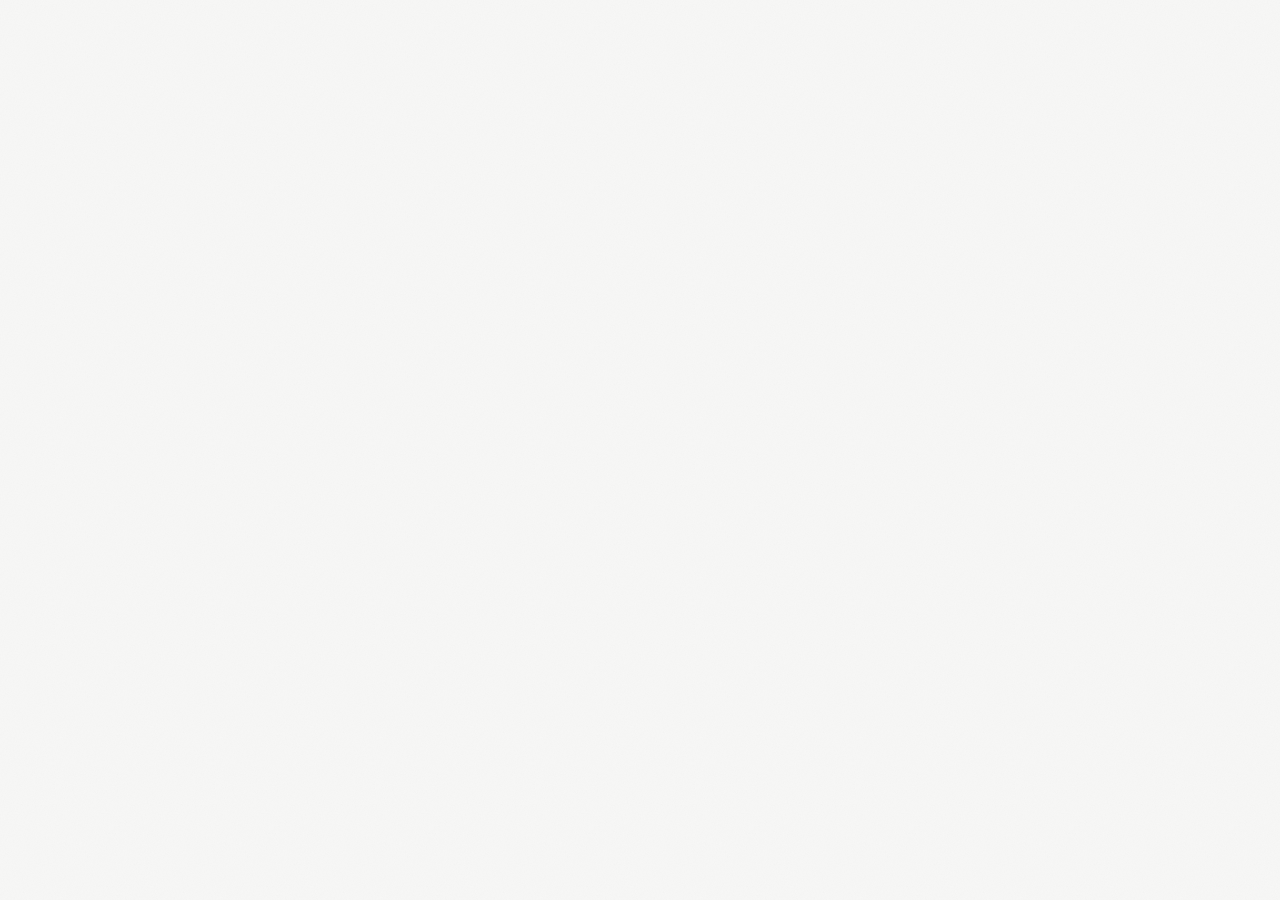
==== index.html @ 1bf532ec "site: slim scrollbars on all pages, dark-tuned inside code blocks Co-authored-by: Cursor <cursoragen" ====
<!doctype html><html lang="zh-CN"><head><meta charset="utf-8"><meta name="viewport" content="width=device-width,initial-scale=1">
<title>LoopForge · 开源的云端 AI 研发平台</title>
<meta name="description" content="LoopForge 是 MIT 开源、可自主部署的云端 AI 研发平台：7×24 云端沙箱、多人共享会话与 Main Bot、带质量门禁的工程 SOP、GitHub Issue 自动化与运行复盘。">
<meta property="og:title" content="LoopForge · 开源的云端 AI 研发平台"><meta property="og:description" content="把团队的交付方法，变成 Agent 可执行的 SOP。">
<meta property="og:type" content="website"><meta property="og:url" content="https://loopforge.cn/">
<meta name="referrer" content="no-referrer"><link rel="icon" type="image/svg+xml" href="favicon.svg">
<link rel="preload" href="site/fonts/inter-tight-latin-wght-normal.woff2" as="font" type="font/woff2" crossorigin>
<link rel="stylesheet" href="site/site.css?v=35">
<link rel="alternate" type="application/rss+xml" title="LoopForge 博客" href="https://loopforge.cn/blog/feed.xml">
</head><body>
<div id="app"></div>
<script src="site/content.js?v=35"></script><script src="site/nav.js?v=1"></script><script src="site/flow.js?v=36"></script>
</body></html>
---- site/site.css ----
/* ---------- self-hosted Latin fonts (Chinese uses system fonts) ---------- */
@font-face{font-family:"Montserrat";src:url(fonts/montserrat-latin-600-normal.woff2) format("woff2");font-weight:600;font-display:swap}
@font-face{font-family:"Inter Tight";src:url(fonts/inter-tight-latin-wght-normal.woff2) format("woff2");font-weight:100 900;font-display:swap}
@font-face{font-family:"Geist Mono";src:url(fonts/geist-mono-latin-wght-normal.woff2) format("woff2");font-weight:100 900;font-display:swap}
/* ================= site: paper, ink, hairlines ================= */
:root{
 --paper:#F7F7F6;--raised:#FDFDFC;--deep:#EFEFEC;--ink:#141418;--tx:#2B2B31;--mute:#6C6C76;--faint:#9A9AA3;--rule:rgba(20,20,30,.08);--edge:rgba(20,20,30,.16);
 --acc:#526CE8;--grad:linear-gradient(100deg,#008DCC,#526CE8 50%,#8A4ED9);
 --zh:"PingFang SC","Noto Sans SC","Microsoft YaHei",sans-serif;--sans:"Inter Tight","PingFang SC","Noto Sans SC","Microsoft YaHei",sans-serif;--mono:"Geist Mono",ui-monospace,Menlo,monospace;
 --lift1:0 1px 1px rgba(20,20,30,.05),0 2px 3px rgba(20,20,30,.04),0 6px 12px rgba(20,20,30,.05);
 --lift2:0 1px 1px rgba(20,20,30,.04),0 3px 5px rgba(20,20,30,.05),0 12px 20px rgba(20,20,30,.06),0 32px 48px rgba(20,20,30,.07);
 --e-out:cubic-bezier(.16,1,.3,1);--e-io:cubic-bezier(.65,0,.35,1);--e-spr:cubic-bezier(.34,1.5,.64,1);--ease:var(--e-io);
 --grain:url("data:image/svg+xml,%3Csvg xmlns='http://www.w3.org/2000/svg' width='160' height='160'%3E%3Cfilter id='n'%3E%3CfeTurbulence type='fractalNoise' baseFrequency='.9' numOctaves='2' stitchTiles='stitch'/%3E%3CfeColorMatrix type='saturate' values='0'/%3E%3C/filter%3E%3Crect width='100%25' height='100%25' filter='url(%23n)'/%3E%3C/svg%3E");
 /* product UI tokens, from the LoopForge web app */
 --u-acc:#7b61ff;--u-acc2:#684ce9;--u-accs:#f0edff;--u-tx:#252529;--u-mu:#6f6f79;--u-ter:#9a9aa4;--u-bd:#eae9ee;--u-bds:#f1f0f4;--u-bdx:#dcdbe3;--u-cv:#fafafb;--u-soft:#f5f6f7;
 --u-ok:#338768;--u-oks:#e8f4ee;--u-err:#c15161;--u-errs:#fbecee;--u-warn:#b7791f;--u-warns:#fdf4e4;--u-run:#5b6cff;--u-runs:#eef0ff;
 --u-font:"Inter Tight","PingFang SC","Noto Sans SC","Microsoft YaHei",sans-serif}
*{box-sizing:border-box}
html{scroll-behavior:smooth;scroll-padding-top:84px}
html,body{margin:0;background:var(--paper);color:var(--tx);-webkit-font-smoothing:antialiased}
body{font:400 16px/1.6 var(--sans);overflow-x:hidden}
/* slim scrollbars: no arrow buttons, transparent track, capsule thumb */
@supports not selector(::-webkit-scrollbar){html{scrollbar-width:thin;scrollbar-color:rgba(20,20,30,.24) transparent}}
::-webkit-scrollbar{width:12px;height:12px}
::-webkit-scrollbar-track,::-webkit-scrollbar-corner{background:transparent}
::-webkit-scrollbar-button{display:none;width:0;height:0}
::-webkit-scrollbar-thumb{border:3px solid transparent;border-radius:999px;background:rgba(20,20,30,.2) padding-box}
::-webkit-scrollbar-thumb:hover{background-color:rgba(20,20,30,.38)}
body:after{content:"";position:fixed;inset:0;z-index:200;pointer-events:none;background:var(--grain);opacity:.045;mix-blend-mode:multiply}
a{color:inherit;text-decoration:none}
.sp{flex:1}
.ic{width:16px;height:16px;flex:0 0 auto;display:inline-block;vertical-align:-3px}
.mk{width:15px;height:15px;flex:0 0 15px;color:var(--ink)}
.wrap{max-width:1240px;margin:0 auto;padding-left:48px;padding-right:48px}
/* type */
.h{margin:0;font:300 60px/1.12 var(--zh);letter-spacing:-.02em;color:var(--ink)}
:lang(en) .h{font-family:var(--sans);font-weight:250;letter-spacing:-.035em;line-height:1.02}
.h em{font-style:normal;font-weight:400;background:var(--grad);-webkit-background-clip:text;background-clip:text;color:transparent}
.hl{display:block;overflow:hidden;padding-bottom:.1em;margin-bottom:-.1em}
.sub{margin:20px 0 0;font:300 18px/1.7 var(--zh);color:var(--mute);max-width:620px}
:lang(en) .sub{font-family:var(--sans)}
.kick{display:inline-flex;align-items:center;gap:8px;font:500 12px/1 var(--mono);letter-spacing:.06em;text-transform:uppercase;color:var(--mute)}
.kick .ic{width:14px;height:14px;color:var(--ink)}
.led{width:7px;height:7px;border-radius:50%;background:#3BB273;box-shadow:0 0 0 1px rgba(20,20,30,.12),0 0 6px rgba(59,178,115,.7)}
/* reveal motion */
.rv{opacity:0;transform:translateY(10px);transition:opacity .5s var(--e-out),transform .7s var(--e-out)}.rv.on{opacity:1;transform:none}
.rv.up{display:inline-block;opacity:1;transform:translateY(105%);transition:transform .9s var(--e-out)}.rv.up.on{transform:none}
.rv.pop{transform:scale(.7)}.rv.pop.on{transform:none;transition:opacity .25s var(--e-out),transform .5s var(--e-spr)}
.rvo{opacity:0;transition:opacity .45s var(--e-out)}.rvo.on{opacity:1}
.rewind *{transition:none!important;animation:none!important}
body.still *{transition:none!important}
/* buttons */
.btn-k{display:inline-flex;align-items:center;gap:10px;white-space:nowrap;height:46px;padding:0 20px;border-radius:4px;background:var(--ink);color:#fff;font:500 15px var(--sans);box-shadow:inset 0 1px 0 rgba(255,255,255,.12),0 1px 2px rgba(0,0,0,.3);transition:background .2s}
.btn-k:hover{background:#2A2A32}.btn-k.sm{height:34px;padding:0 13px;font-size:13.5px;gap:8px}
.btn-t{display:inline-flex;align-items:center;gap:8px;height:46px;padding:0 6px;font:500 15px var(--sans);color:var(--ink);background:linear-gradient(var(--ink),var(--ink)) 6px calc(100% - 11px)/calc(100% - 12px) 1px no-repeat;transition:background-size .3s var(--e-out)}
.btn-t .mk{color:currentColor}
.ar{display:inline-flex;transition:transform .35s var(--e-out)}.ar .ic{width:15px;height:15px}
a:hover>.ar{transform:translateX(4px)}
/* nav */
.nav{position:fixed;top:0;left:0;right:0;z-index:50;border-bottom:1px solid transparent;transition:background .3s,border-color .3s}
.nav.sc{background:rgba(247,247,246,.82);backdrop-filter:saturate(1.4) blur(14px);-webkit-backdrop-filter:saturate(1.4) blur(14px);border-color:var(--rule)}
.nbar{max-width:1340px;margin:0 auto;height:64px;padding:0 48px;display:flex;align-items:center;gap:10px}
.brand{display:flex;align-items:center;gap:9px;font:600 17px "Montserrat",var(--sans);letter-spacing:-.01em;color:var(--ink)}.brand svg{width:24px;height:24px}
.brand svg{overflow:visible;transition:transform .6s var(--e-spr)}.brand span{transition:transform .4s var(--e-out)}
.brand .lgg{stroke-dasharray:14 86;stroke-dashoffset:14;opacity:0;transition:opacity .3s}
.brand:hover svg{transform:rotate(-12deg) scale(1.08)}.brand:hover span{transform:translateX(2px)}
.brand:hover .lgg{opacity:.85;animation:lgrun 1.1s var(--e-io) infinite}
@keyframes lgrun{from{stroke-dashoffset:14}to{stroke-dashoffset:-86}}
.nav .brand .lgp{stroke-dasharray:100;animation:lgdraw 1.3s var(--e-out) .15s backwards}
.nav .brand span{animation:lgtxt .8s var(--e-out) .55s backwards}
@keyframes lgdraw{from{stroke-dashoffset:100}to{stroke-dashoffset:0}}
@keyframes lgtxt{from{opacity:0;transform:translateX(-8px);filter:blur(4px)}to{opacity:1;transform:none;filter:none}}
body.still .brand *{animation:none!important}
.links{display:flex;gap:2px;margin-right:12px}
.links{align-items:center}
.links>a,.nd-t{position:relative;padding:6px 12px;font:500 14.5px var(--sans);color:var(--mute);transition:color .2s}.links>a:hover,.nd-t:hover,.nd.open .nd-t{color:var(--ink)}
.links>a.on,.nd.on .nd-t{color:var(--ink)}.links>a.on:before,.nd.on .nd-t:before{content:"";position:absolute;left:0;top:50%;width:5px;height:5px;margin-top:-2.5px;border-radius:50%;background:var(--acc)}
/* product dropdown */
.nd{position:relative}
.nd-t{all:unset;position:relative;display:inline-flex;align-items:center;gap:3px;cursor:pointer;padding:6px 10px 6px 12px;font:500 14.5px var(--sans);color:var(--mute);transition:color .2s}
.nd-t .ic{width:14px;height:14px;transition:transform .35s var(--e-out)}.nd.open .nd-t .ic{transform:rotate(180deg)}
.nd-t:focus-visible{outline:2px solid var(--acc);outline-offset:2px;border-radius:6px}
.nd-p{position:absolute;left:50%;top:100%;padding-top:12px;width:330px;margin-left:-165px;visibility:hidden;opacity:0;transform:translateY(-6px) scale(.98);transform-origin:50% 0;transition:opacity .2s var(--e-out),transform .35s var(--e-out),visibility 0s .35s}
.nd.open .nd-p{visibility:visible;opacity:1;transform:none;transition-delay:0s}
.nd-in{position:relative;display:flex;flex-direction:column;gap:2px;padding:6px;border-radius:14px;background:var(--raised);box-shadow:var(--lift2),inset 0 0 0 1px var(--rule)}
.nd-in:before{content:"";position:absolute;left:50%;top:-5px;width:10px;height:10px;margin-left:-5px;transform:rotate(45deg);background:var(--raised);box-shadow:-1px -1px 0 var(--rule)}
.nd-in a{position:relative;display:flex;align-items:center;gap:12px;padding:10px 12px;border-radius:9px;transition:background .2s}
.nd-in a:hover,.nd-in a:focus-visible{background:var(--deep);outline:none}
.nd-i{display:grid;place-items:center;flex:none;width:34px;height:34px;border-radius:9px;color:var(--ink);background:var(--paper);box-shadow:inset 0 0 0 1px var(--rule);transition:color .25s,box-shadow .25s,transform .45s var(--e-spr)}
.nd-i .ic{width:17px;height:17px}
.nd-in a:hover .nd-i{color:var(--acc);box-shadow:inset 0 0 0 1px rgba(82,108,232,.3);transform:rotate(-6deg) scale(1.06)}
.nd-x{display:flex;flex-direction:column;gap:2px;min-width:0}
.nd-x b{font:500 14px/1.3 var(--zh);color:var(--ink)}:lang(en) .nd-x b{font-family:var(--sans)}
.nd-x small{font:400 12.5px/1.4 var(--zh);color:var(--faint)}:lang(en) .nd-x small{font-family:var(--sans)}
.nd-in a.on .nd-x b{color:var(--acc)}
.links>a.nm-only{display:none}
.nmb{all:unset;display:none;place-items:center;width:34px;height:34px;margin-left:2px;border-radius:8px;cursor:pointer;color:var(--ink)}.nmb .ic{width:20px;height:20px}
.lang{display:flex;border:1px solid var(--rule);border-radius:999px;padding:2px;margin-right:6px}.lang button{all:unset;cursor:pointer;font:500 12px var(--mono);color:var(--faint);padding:3px 9px;border-radius:999px}.lang button.on{background:var(--raised);color:var(--ink);box-shadow:var(--lift1)}
.ghs{display:inline-flex;align-items:center;gap:8px;height:34px;padding:0 13px;border-radius:999px;border:1px solid var(--rule);background:var(--raised);font:500 13.5px var(--sans);color:var(--ink);box-shadow:var(--lift1)}
/* hero */
.hero{position:relative;padding:150px 48px 0;max-width:1340px;margin:0 auto}
.hero:before{content:"";position:absolute;left:50%;top:-10%;width:1300px;height:900px;margin-left:-650px;background:radial-gradient(closest-side,rgba(82,108,232,.13),transparent 70%),radial-gradient(closest-side at 70% 40%,rgba(138,78,217,.09),transparent 70%);z-index:-1;pointer-events:none}
.hx{display:grid;grid-template-columns:1fr;gap:40px}
.hxl .kick{margin-bottom:28px}
.hero h1.h{font-size:86px;line-height:1.08;letter-spacing:-.035em}
:lang(en) .hero h1.h{font-size:90px;line-height:1.0;letter-spacing:-.045em}
.hxr{display:grid;grid-template-columns:minmax(0,580px) auto;justify-content:space-between;align-items:end;gap:20px 48px}.hxr .sub{margin:0;font-size:18px;max-width:580px}.hxr .cta{margin:0}.hxr .ags{grid-column:1;margin-top:0}
.cta{display:flex;align-items:center;gap:20px;margin-top:28px}
.ags{display:flex;align-items:center;gap:14px;margin-top:30px;color:var(--ink)}.ags small{font:500 11.5px var(--mono);letter-spacing:.04em;color:var(--faint);text-transform:uppercase;margin-right:4px}
.ags>span:not(.sep),.ags>a{display:flex;align-items:center;line-height:0}.ags>a{color:var(--ink)}.ags .mk{width:18px;height:18px;flex-basis:18px}.ags .sep{width:1px;height:16px;background:var(--edge)}
.hwin{position:relative;margin:72px 0 0;padding:0 0 0}
.atag{position:absolute;z-index:3;display:flex;align-items:center;pointer-events:none}
.atag b{font:500 12px/1 var(--mono);color:var(--ink);background:#FFD33D;padding:7px 9px;border-radius:2px;box-shadow:0 1px 0 rgba(0,0,0,.12);white-space:nowrap}
.atag i{display:block;width:56px;height:1px;background:#E0B100}
.atag.l{left:-28px;flex-direction:row}.atag.r{right:-28px;flex-direction:row-reverse}
.atag.l.rv{transform:translateX(-12px)}.atag.r.rv{transform:translateX(12px)}.atag.rv.on{transform:none}
/* section heads */
.sec-h{max-width:900px}.sec-h .kick{margin-bottom:22px}
.why,.story,.video,.deploy{padding-top:170px}
/* pains: an editorial list */
.pains{margin-top:64px;border-top:1px solid var(--edge)}
.pain{display:grid;grid-template-columns:64px 44px minmax(0,1fr) minmax(0,1.1fr);gap:20px;align-items:center;padding:26px 0;border-bottom:1px solid var(--rule);transition:background .3s}
.pain:hover{background:linear-gradient(90deg,rgba(82,108,232,.05),transparent 60%)}
.pn{font:500 13px var(--mono);color:var(--faint)}
.pi{width:36px;height:36px;border-radius:8px;display:grid;place-items:center;background:var(--raised);box-shadow:var(--lift1),inset 0 0 0 1px var(--rule);color:var(--ink)}.pi .ic{width:18px;height:18px}
.pain h3{margin:0;font:300 28px/1.25 var(--zh);letter-spacing:-.01em;color:var(--ink)}:lang(en) .pain h3{font-family:var(--sans);font-weight:300;letter-spacing:-.02em}
.pain p{margin:0;font:300 16px/1.6 var(--zh);color:var(--mute)}:lang(en) .pain p{font-family:var(--sans)}
/* story steps */
.stp{position:relative;margin-top:120px}
.stp:first-of-type{margin-top:96px}
.sth{display:grid;grid-template-columns:110px minmax(0,1fr) minmax(0,.8fr);gap:28px;align-items:end;padding-bottom:30px;border-bottom:1px solid var(--rule);margin-bottom:28px}
.stn{font:200 84px/0.8 var(--sans);letter-spacing:-.04em;color:var(--ink);opacity:.9}
.stt .kick{margin-bottom:16px}
.stt .h{font-size:42px;line-height:1.2}:lang(en) .stt .h{font-size:44px;line-height:1.05}
.sth .sub{margin:0;font-size:16px;max-width:none}
.stage{position:relative;padding:44px;border-radius:14px;background:radial-gradient(rgba(20,20,30,.09) 1px,transparent 1px) 0 0/20px 20px,var(--deep);box-shadow:inset 0 0 0 1px var(--rule);overflow:hidden}
.stage:before{content:"";position:absolute;left:10%;right:10%;top:-30%;height:70%;background:radial-gradient(closest-side,rgba(123,97,255,.14),transparent);pointer-events:none}
.rp{all:unset;position:absolute;right:16px;bottom:12px;cursor:pointer;display:inline-flex;align-items:center;gap:6px;font:500 12px var(--mono);color:var(--mute);padding:5px 10px;border-radius:4px;background:var(--raised);box-shadow:var(--lift1);opacity:0;pointer-events:none;transition:opacity .4s var(--e-out)}
.rp .ic{width:13px;height:13px}.played .rp{opacity:1;pointer-events:auto}.rp:hover{color:var(--ink)}
.fit{position:relative}.fz{transform-origin:0 0}
.win{position:relative;border-radius:12px;background:#fff;overflow:hidden;box-shadow:0 0 0 1px rgba(20,20,30,.07),var(--lift2);will-change:transform;transform-origin:50% 0}
/* video */
.vframe{position:relative;margin-top:60px;aspect-ratio:16/9;border-radius:14px;overflow:hidden;background:#0E1018;box-shadow:0 0 0 1px var(--rule),var(--lift2)}
.vframe video{display:block;width:100%;height:100%;object-fit:cover}
.play{all:unset;position:absolute;inset:0;cursor:pointer;display:flex;flex-direction:column;align-items:center;justify-content:center;gap:14px;color:#fff;font:500 13px var(--mono);letter-spacing:.04em;background:radial-gradient(closest-side,rgba(10,12,20,.28),transparent)}
.play i{width:84px;height:84px;border-radius:50%;display:grid;place-items:center;background:rgba(255,255,255,.95);color:var(--ink);box-shadow:0 18px 40px -12px rgba(0,0,0,.45);transition:transform .45s var(--e-spr)}
.play svg{width:28px;height:28px;margin-left:4px}.play:hover i{transform:scale(1.08)}.play span{text-shadow:0 1px 10px rgba(0,0,0,.5)}
.vframe.on .play{display:none}
.vfoot{margin-top:18px;display:flex;justify-content:flex-end}
/* deploy */
.dep2{margin-top:56px;display:grid;grid-template-columns:minmax(0,1fr);gap:14px;max-width:900px}
.tabs{position:relative;display:inline-flex;flex-wrap:wrap;gap:2px;padding:3px;border-radius:6px;background:var(--deep);box-shadow:inset 0 1px 2px rgba(20,20,30,.08);justify-self:start}
.tabs .ind{position:absolute;left:0;top:3px;bottom:3px;width:0;border-radius:4px;background:var(--raised);box-shadow:var(--lift1),inset 0 0 0 1px var(--rule);transition:transform .45s var(--e-io),width .45s var(--e-io)}
.tabs button{all:unset;position:relative;z-index:1;cursor:pointer;display:inline-flex;align-items:center;gap:8px;padding:8px 14px;font:500 13.5px var(--sans);color:var(--mute);transition:color .25s}
.tabs button.act{color:var(--ink)}.tabs .mk{color:currentColor}.lgm svg{width:15px;height:15px;display:block}
.ibox{border-radius:10px;background:#18181B;color:#E4E4E7;box-shadow:var(--lift2);font:400 14.5px/2 var(--mono);overflow:hidden}
.ibh{display:flex;align-items:center;gap:7px;padding:10px 14px;border-bottom:1px solid rgba(255,255,255,.08);font:500 12px var(--mono);color:#71717A}
.ibh i{width:10px;height:10px;border-radius:50%;background:#3F3F46}.ibh span:first-of-type{margin-left:8px}
.ibh button{all:unset;cursor:pointer;display:inline-flex;align-items:center;gap:6px;color:#A1A1AA;padding:3px 8px;border-radius:4px}.ibh button:hover{background:rgba(255,255,255,.08);color:#fff}.ibh .ic{width:13px;height:13px}
.ibox .row,.ibox .st,.ibox .ed{padding:0 22px}.ibox .row:first-of-type{padding-top:14px}
.ibox .row{display:flex;gap:12px}.ibox .row span,.ibox .ps{color:#C4B5FD}.ibox code{white-space:pre;color:#F4F4F5}
.ibox .st{display:flex;gap:8px;margin-top:8px;padding-top:10px;border-top:1px dashed rgba(255,255,255,.1)}
.ibox .ed{padding-bottom:16px;font:400 12.5px var(--zh);color:#71717A;opacity:0;transition:opacity .4s var(--e-out)}.ibox .ed.on{opacity:1}
code.typing:after{content:"";display:inline-block;width:7px;height:15px;background:#C4B5FD;vertical-align:-2px;margin-left:1px}
.inote{margin:4px 0 0;font:300 14px var(--zh);color:var(--mute)}.inote code{font:500 13px var(--mono);color:var(--ink);background:var(--deep);padding:2px 6px;border-radius:3px}.inote a{color:var(--ink);text-decoration:underline;text-underline-offset:3px}
/* closing */
.fin{margin-top:180px;padding:120px 48px 130px;text-align:center;border-top:1px solid var(--rule);background:radial-gradient(700px 320px at 50% 100%,rgba(82,108,232,.1),transparent 70%)}
.fin .fl{display:inline-block;margin-bottom:30px}.fin .fl svg{width:64px;height:64px;display:block}
.fin .h{font-size:52px;line-height:1.25}:lang(en) .fin .h{font-size:56px;line-height:1.04}
.fin .sub{margin:18px auto 0;max-width:560px}
.fin .cta{justify-content:center;margin-top:40px}
.ft{max-width:1340px;margin:0 auto;padding:24px 48px 40px;border-top:1px solid var(--rule);display:flex;align-items:center;justify-content:space-between;gap:24px;font:300 13px/1.6 var(--zh);color:var(--mute)}
.ft .brand{font-size:15px}.ft .brand svg{width:20px;height:20px}
.ft a:not(.brand){color:var(--ink);text-decoration:underline;text-decoration-color:var(--edge);text-underline-offset:3px}

/* ================= product UI (mirrors the LoopForge web app) ================= */
.win,.win *{font-family:var(--u-font)}
.win code,.win .mono{font-family:var(--mono)}
.win{color:var(--u-tx);font-size:13px;line-height:1.5}
.win .ic{width:15px;height:15px}
.win b{font-weight:600}
.tg{display:inline-flex;align-items:center;gap:5px;font:500 11.5px var(--u-font);padding:2px 8px;border-radius:999px;background:var(--u-soft);color:var(--u-mu);white-space:nowrap}
.tg .ic{width:12px;height:12px}.tg .mk{width:12px;height:12px;flex-basis:12px;color:currentColor}
.tg.ok{background:var(--u-oks);color:var(--u-ok)}.tg.ac{background:var(--u-accs);color:var(--u-acc)}
.ubt{display:inline-flex;align-items:center;gap:6px;height:30px;padding:0 11px;border-radius:6px;border:1px solid var(--u-bd);background:#fff;font:500 12.5px var(--u-font);color:var(--u-tx);white-space:nowrap;transition:transform .12s var(--e-out),background .2s,box-shadow .2s}
.ubt .ic{width:14px;height:14px}.ubt.sm{height:26px;font-size:12px;padding:0 9px}
.ubt.ac{background:var(--u-acc);border-color:var(--u-acc);color:#fff}.ubt.dk{background:#18181b;border-color:#18181b;color:#fff}.ubt.rd{color:var(--u-err);border-color:#f2d3d8}
.ubt.grd{height:38px;padding:0 16px;border:0;background:linear-gradient(100deg,#5b6cff,#7b61ff 55%,#9b5cf0);color:#fff;box-shadow:0 6px 18px -6px rgba(123,97,255,.6)}
.press{transform:scale(.95)!important}
.fld{display:flex;align-items:center;gap:7px;height:32px;padding:0 10px;border:1px solid var(--u-bd);border-radius:6px;background:#fff;font-size:12.5px;color:var(--u-tx)}.fld .ic:last-child{margin-left:auto;color:var(--u-ter)}.fld .mk{width:13px;height:13px}
.dot{display:inline-block;width:7px;height:7px;border-radius:50%;background:var(--u-ter)}.dot.ok{background:var(--u-ok)}
.s-b{display:none!important}.swon .s-a{display:none!important}.swon .s-b{display:inline-flex!important}
/* app chrome */
.app{display:flex;height:100%;min-height:0;background:#fff}
.arl{flex:0 0 52px;display:flex;flex-direction:column;align-items:center;gap:4px;padding:12px 0;border-right:1px solid var(--u-bds);background:#fff}
.alg svg{width:24px;height:24px;display:block;margin-bottom:10px}
.ari{position:relative;width:34px;height:34px;border-radius:8px;display:grid;place-items:center;color:var(--u-mu)}.ari .ic{width:17px;height:17px}
.ari.on{background:#eaeaea;color:#18181b}
.bdg{position:absolute;right:4px;top:3px;min-width:13px;height:13px;border-radius:7px;background:#e5484d;color:#fff;font:700 8.5px/13px var(--u-font);text-align:center}
.aav{width:26px;height:26px;border-radius:50%;background:linear-gradient(135deg,#7b61ff,#5b8cff);color:#fff;font:600 11px/26px var(--u-font);text-align:center;margin-top:6px}
.amn{flex:1;min-width:0;display:flex;flex-direction:column;background:var(--u-cv)}
.atp{display:flex;align-items:center;gap:10px;height:48px;padding:0 18px;border-bottom:1px solid var(--u-bds);background:#fff}
.asr{display:flex;align-items:center;gap:8px;width:300px;height:30px;padding:0 10px;border:1px solid var(--u-bd);border-radius:7px;color:var(--u-ter);font-size:12.5px;white-space:nowrap;min-width:0;flex-shrink:1}.asr .ic{flex:none}.asr em{font-style:normal;overflow:hidden;text-overflow:ellipsis;min-width:0}.asr kbd{flex:none;margin-left:auto;font:500 10.5px var(--mono);border:1px solid var(--u-bd);border-radius:4px;padding:0 5px;color:var(--u-mu)}
.apj{display:flex;align-items:center;gap:6px;height:30px;padding:0 10px;border:1px solid var(--u-bd);border-radius:7px;font:600 12px var(--u-font)}.apj .ic{width:13px;height:13px;color:var(--u-ter)}
.alng{font:500 11.5px var(--u-font);color:var(--u-mu);border:1px solid var(--u-bd);border-radius:7px;padding:5px 8px}
.aad{display:flex;align-items:center;gap:6px;font:600 12px var(--u-font)}.aad i{width:22px;height:22px;border-radius:50%;background:#18181b;color:#fff;font:600 10px/22px var(--u-font);text-align:center;font-style:normal}
.abd{flex:1;min-height:0}
.dni{width:28px;height:28px;flex:0 0 28px;border-radius:7px;display:grid;place-items:center;background:var(--u-accs);color:var(--u-acc)}.dni .ic{width:15px;height:15px}
.dck{margin-left:auto;width:20px;height:20px;flex:0 0 20px;border-radius:50%;display:grid;place-items:center;background:var(--u-ok);color:#fff;transform:scale(0);transition:transform .45s var(--e-spr)}.dck .ic{width:12px;height:12px;stroke-width:2.6}
/* hero: designer */
.dsg{display:flex;flex-direction:column;height:100%}
.dtb{display:flex;align-items:center;gap:8px;padding:10px 16px;border-bottom:1px solid var(--u-bds);background:#fff}
.dsel{display:flex;align-items:center;gap:8px;height:32px;padding:0 12px;border:1px solid var(--u-bd);border-radius:7px;font:600 13px var(--u-font)}.dsel .ic{width:13px;height:13px;color:var(--u-ter)}
.dmeta{font:500 11.5px var(--mono);color:var(--u-ter);margin-left:6px}
.dbody{display:grid;grid-template-columns:190px minmax(0,1fr) 230px;min-height:470px}
.dpal{padding:14px;border-right:1px solid var(--u-bds);background:#fff}
.dph{font:600 12.5px var(--u-font);margin-bottom:10px}.dph small{display:block;font-weight:400;color:var(--u-ter);font-size:11px}
.dpg{display:grid;grid-template-columns:1fr 1fr;gap:6px}.dpg span{display:flex;flex-direction:column;align-items:center;gap:5px;padding:10px 4px;border:1px solid var(--u-bd);border-radius:8px;font-size:11px;color:var(--u-mu)}.dpg .ic{width:16px;height:16px;color:var(--u-acc)}
.dpl{margin-top:14px;display:flex;flex-direction:column;gap:3px}.dpl div{display:flex;align-items:center;gap:8px;padding:6px 8px;border-radius:6px;font-size:12px;color:var(--u-mu)}
.dpl b{width:18px;height:18px;border-radius:5px;display:grid;place-items:center;font:600 10px var(--u-font);background:var(--u-soft);color:var(--u-mu)}.dpl .on{background:var(--u-accs);color:var(--u-tx)}.dpl .on b{background:var(--u-acc);color:#fff}
.dcv{position:relative;background:radial-gradient(#dedde6 1px,transparent 1px) 0 0/16px 16px,var(--u-cv)}
.degs{position:absolute;left:0;top:0;overflow:visible}
.deg{fill:none;stroke:#7d8bff;stroke-width:2}.deg.dr{stroke-dasharray:1;stroke-dashoffset:1;transition:stroke-dashoffset .6s var(--e-io)}.deg.dr.on{stroke-dashoffset:0}
.deg.rej{stroke:#e5484d;stroke-width:1.6;stroke-dasharray:6 5;animation:dash 1.2s linear infinite}@keyframes dash{to{stroke-dashoffset:-22}}
.rjl{position:absolute;left:370px;top:202px;font:600 11px var(--u-font);color:#e5484d;background:#fff;border:1px solid #f5c2c6;border-radius:4px;padding:1px 6px}
.dnd{position:absolute;width:196px;padding:10px 12px;border:1.5px solid var(--u-bd);border-radius:10px;background:#fff;box-shadow:0 4px 14px -8px rgba(20,20,40,.2);transition:border-color .3s,box-shadow .3s,opacity .5s var(--e-out),transform .5s var(--e-spr)}
.dnh{display:flex;align-items:center;gap:9px}.dnh b{display:block;font-size:13px}.dnh small{display:block;font-size:11px;color:var(--u-ter)}
.dnf{display:flex;gap:6px;margin-top:9px;flex-wrap:wrap}.dnf span,.dnf code{display:inline-flex;align-items:center;gap:4px;font-size:10.5px;padding:2px 6px;border-radius:4px;background:var(--u-soft);color:var(--u-mu)}.dnf .mk{width:11px;height:11px;flex-basis:11px}
.dnd.hum{border-style:dashed;border-color:#d9cffd}.dnd.hum .dni,.tnd .dni.hm{background:#fdf4e4;color:var(--u-warn)}
.dnd.go,.tnd.go{border-color:var(--u-run);box-shadow:0 0 0 4px rgba(91,108,255,.13),0 6px 18px -8px rgba(91,108,255,.5)}
.dnd.dn,.tnd.dn{border-color:#9fd2b8}.dnd.dn .dck,.tnd.dn .dck,.gnd.dn .dck{transform:scale(1)}
.dins{padding:14px;border-left:1px solid var(--u-bds);background:#fff;display:flex;flex-direction:column;gap:6px}
.dih{padding-bottom:10px;margin-bottom:4px;border-bottom:1px solid var(--u-bds)}.dih b{display:block;font-size:14px}.dih small{color:var(--u-ter);font-size:11.5px}
.dins label{font:500 11px var(--u-font);color:var(--u-mu);margin-top:4px}
/* 01 cloud */
.cwp{padding:22px 24px 22px;background:#fff}
.cwh{display:flex;align-items:center;gap:10px;margin-bottom:16px}.cwh>b{font:600 18px var(--u-font)}
.cwi{color:#5b6cff}.cwi .ic{width:26px;height:26px;fill:#e4e7ff}
.lid{display:inline-flex;align-items:center;gap:6px;font-size:12px;color:var(--u-ter);padding:5px 10px;border:1px dashed var(--u-bdx);border-radius:8px}
.clk{display:inline-flex;align-items:center;gap:9px;padding:7px 14px;border-radius:9px;background:#18181b;color:#fff}.clk .ic{color:#f6c344;width:15px;height:15px}.clk b{font:600 18px var(--mono);letter-spacing:.02em}.clk small{font-size:11.5px;color:#a1a1aa}
.cwg{display:grid;grid-template-columns:1fr 1fr;gap:14px}
.cwc{display:grid;grid-template-columns:200px minmax(0,1fr);gap:16px;padding:12px;border:1px solid var(--u-bd);border-radius:12px;background:#fff;box-shadow:0 6px 20px rgba(0,0,0,.04)}
.th2{display:flex;height:122px;border:1px solid var(--u-bds);border-radius:8px;overflow:hidden;background:var(--u-cv)}.th2 .r{flex:0 0 14px;border-right:1px solid var(--u-bds);background:#fff}
.th2>div{flex:1;padding:10px;display:flex;flex-direction:column;gap:7px}.th2 p{margin:0;height:7px;border-radius:3px;background:#e7e6ee}.th2 p:first-child{width:60%;height:9px;background:#d8d6e2}.th2 p.w{width:40%;background:#cfd6ff}
.th2 p.n{height:26px;background:none;display:flex;gap:6px}.th2 p.n i{flex:1;border-radius:4px;border:1px solid #dcdbe6;background:#fff}
.th2.board p{height:auto;background:none;display:flex;gap:5px}.th2.board p i{flex:1;height:30px;border-radius:4px;background:#fff;border:1px solid #e3e2ea}.th2.list p{width:auto!important;background:#ecebf1}
.cwm{display:flex;flex-direction:column;gap:6px;padding-top:4px}.cwm small{font:500 11.5px var(--mono);color:var(--u-ter)}
.cwm b{font:600 14.5px/1.4 var(--u-font)}.cwm b code{font:500 11.5px var(--mono);color:var(--u-ter);margin-right:6px}
.cst{display:inline-flex;align-items:center;gap:6px;margin-top:auto;font:600 12px var(--u-font);color:var(--u-run)}.cst i{width:7px;height:7px;border-radius:50%;background:currentColor;animation:pl 1.2s ease-in-out infinite}
.cst.ok{color:var(--u-ok)}.cst.ok i,.cst.zz i{animation:none}.cst.zz{color:var(--u-mu)}@keyframes pl{50%{opacity:.3}}
.pg{display:block;height:5px;border-radius:3px;background:#eceaf2;overflow:hidden;margin-bottom:4px}.bar{display:block;height:100%;width:0;border-radius:3px;background:linear-gradient(90deg,#5b6cff,#7b61ff);transition:width 1.6s var(--e-out)}.bar.on{width:var(--w)}
.swon .pg .bar{background:#c9c8d3}.cwc[data-sw=".62"].swon .pg .bar{background:var(--u-ok)}
.cwf{display:flex;align-items:center;gap:8px;margin-top:14px;padding:10px 12px;border-radius:8px;background:var(--u-oks);color:var(--u-ok);font:500 12.5px var(--u-font)}
/* 02 chat */
.asd{flex:0 0 230px;padding:12px 10px;border-right:1px solid var(--u-bds);background:#fff;display:flex;flex-direction:column;gap:2px}
.sdh{display:flex;align-items:center;gap:8px;padding:4px 6px 12px}.sdh svg{width:20px;height:20px}.sdh b{font:600 14px "Montserrat",var(--u-font)}.sdh i{margin-left:auto;color:var(--u-ter)}
.sdn{display:flex;align-items:center;gap:8px;padding:7px 8px;font-weight:600;font-size:12.5px}.sdn .ic:last-child{color:var(--u-ter)}
.sdg{display:flex;align-items:center;gap:6px;padding:12px 8px 4px;font-size:11.5px;color:var(--u-mu)}.sdg .ic{width:13px;height:13px}
.sdi{display:flex;align-items:center;gap:8px;padding:6px 8px 6px 22px;border-radius:7px;font-size:12px;color:var(--u-tx)}.sdi span{flex:1;white-space:nowrap;overflow:hidden;text-overflow:ellipsis}
.sdi b{font:600 9.5px var(--u-font);color:var(--u-mu);background:var(--u-soft);border-radius:4px;padding:1px 5px}.sdi.on{background:#eeedf3;font-weight:600}
.cvh{display:flex;align-items:center;gap:10px;height:50px;padding:0 22px;border-bottom:1px solid var(--u-bds);background:#fff}.cvh>b{font-size:13.5px}.cvh small{color:var(--u-ter);font-size:11.5px}
.avs{display:flex}.avs i{width:24px;height:24px;border-radius:50%;border:2px solid #fff;margin-left:-6px;font:600 10px/20px var(--u-font);text-align:center;color:#fff;font-style:normal}
.a1{background:#f0702a}.a2{background:#3fa66b}.a3{background:#5b8cff}
.cvb{padding:16px 60px 8px;display:flex;flex-direction:column;gap:12px;background:#fff;min-height:400px}
.msg.me{align-self:flex-end;max-width:72%;display:flex;flex-direction:column;align-items:flex-end}
.mwho{display:flex;align-items:center;gap:6px;font-size:11px;color:var(--u-ter);margin-bottom:4px}.mav{width:18px;height:18px;border-radius:50%;color:#fff;font:600 9px/18px var(--u-font);text-align:center}
.msg.me p{margin:0;padding:8px 13px;border-radius:12px 12px 4px 12px;background:#e9efff;color:#1f2a52;font-size:13px}
.msg.bot{max-width:84%}.mbl{display:flex;align-items:center;gap:6px;font:600 12px var(--u-font);color:var(--u-tx);margin-bottom:4px}.mbl svg{width:16px;height:16px}.mbl small{font-weight:400;color:var(--u-ter)}
.msg.bot p{margin:0;font-size:13.5px}
.tool{display:flex;align-items:center;gap:10px;margin-top:8px;padding:9px 12px;border:1px solid var(--u-bd);border-radius:9px;background:var(--u-cv)}.tool>.ic{color:var(--u-acc)}.tool b{display:block;font-size:12.5px}.tool small{font:500 11px var(--mono);color:var(--u-ter)}.tool .tg{margin-left:auto}
.runc{margin-top:8px;border:1px solid var(--u-bd);border-radius:10px;overflow:hidden}.rch{display:flex;align-items:center;gap:8px;padding:9px 12px;background:var(--u-cv);border-bottom:1px solid var(--u-bds)}.rch .ic{color:var(--u-run)}.rch small{color:var(--u-ter);font-size:11.5px}
.rcf{display:flex;gap:6px;padding:10px 12px;flex-wrap:wrap}.rcf span{display:inline-flex;align-items:center;gap:5px;font-size:11.5px;padding:3px 9px;border-radius:999px;border:1px solid var(--u-bd);color:var(--u-ter);transition:all .3s}
.rcf i{width:6px;height:6px;border-radius:50%;background:#d4d3dc}.rcf span.go{border-color:#c9cdfd;color:var(--u-run);background:var(--u-runs)}.rcf span.go i{background:var(--u-run);animation:pl .8s infinite}.rcf span.dn{color:var(--u-ok);border-color:#bfe0cf}.rcf span.dn i{background:var(--u-ok)}
.think{display:flex;align-items:center;gap:4px}.think .mbl{margin:0 6px 0 0}.think i{width:5px;height:5px;border-radius:50%;background:var(--u-ter);animation:dots 1s infinite}.think i:nth-of-type(2){animation-delay:.15s}.think i:nth-of-type(3){animation-delay:.3s}
.think.rv{height:0;overflow:hidden;transition:none}.think.rv.on{height:22px}
@keyframes dots{0%,100%{opacity:.25}40%{opacity:1}}
.cmp{margin:6px 60px 18px;border:1px solid var(--u-bd);border-radius:14px;background:#fff;box-shadow:0 6px 20px rgba(0,0,0,.05)}
.cmi{padding:12px 14px 6px;color:var(--u-ter);font-size:13px}.cmt{display:flex;align-items:center;gap:12px;padding:6px 10px 10px;font-size:12px;color:var(--u-mu)}
.cmt span{display:inline-flex;align-items:center;gap:5px}.cmt .mk{width:13px;height:13px}.cmt .perm{color:var(--u-ok)}.cmt b{width:28px;height:28px;border-radius:8px;display:grid;place-items:center;background:#e9e8ee;color:#fff}
/* 03 run detail */
.rnd{padding:16px 22px 22px;display:flex;flex-direction:column;gap:12px}
.rnb{display:flex;align-items:center;gap:8px;font-size:12px}.crumb{font-weight:600}
.rnh{display:flex;align-items:center;gap:8px}.rnh h4{margin:0;font:600 19px var(--u-font)}.rnh p{margin:2px 0 0;font-size:12px;color:var(--u-ter)}
.rst span{display:none;font:600 11.5px var(--u-font);padding:3px 10px;border-radius:999px}.rst .s-run{display:inline-block;background:var(--u-runs);color:var(--u-run)}
.pz .rst .s-run,.rdone .rst .s-run{display:none}.pz .rst .s-pz{display:inline-block;background:var(--u-warns);color:var(--u-warn)}.rdone .rst .s-ok{display:inline-block;background:var(--u-oks);color:var(--u-ok)}
.rnm{display:flex;gap:8px;flex-wrap:wrap}.rnm span{display:inline-flex;align-items:center;gap:6px;height:26px;padding:0 9px;border:1px solid var(--u-bd);border-radius:6px;font-size:11.5px;color:var(--u-mu);background:#fff}.rnm b{color:var(--u-tx)}.rnm code{color:var(--u-run);font-size:11px}.rnm .ic{width:13px;height:13px}.rnm .mk{width:12px;height:12px}
.rpx{position:relative;height:66px}.rpi,.rpz{position:absolute;inset:0;border-radius:10px;transition:opacity .3s}
.rpi{display:flex;align-items:center;gap:8px;padding:0 14px;border:1px solid #d6d9fb;background:#f6f7ff;color:var(--u-run)}.rpi b{font-size:12.5px;color:var(--u-tx)}.rpi .r-b,.rdone .rpi .r-a{display:none}.rdone .rpi .r-b{display:inline}.rdone .rpi{border-color:#bfe0cf;background:var(--u-oks);color:var(--u-ok)}
.rpz{padding:12px 14px;border:1px solid #f1d9a8;background:#fffaf0;opacity:0}.pz .rpz{opacity:1}.pz .rpi{opacity:0}.rpzt{display:flex;align-items:center;gap:8px;color:var(--u-warn)}.rpzt b{color:var(--u-tx);font-size:13px}.rpz p{margin:4px 0 0 24px;font-size:12px;color:var(--u-mu)}
.tpo{border:1px solid var(--u-bd);border-radius:12px;background:#fff;padding:14px 16px 18px}
.tpoh{display:flex;align-items:baseline;gap:10px;margin-bottom:14px}.tpoh b{font-size:13.5px}.tpoh small{color:var(--u-ter);font-size:11.5px}
.lg{display:inline-flex;align-items:center;gap:6px;font-size:11px;color:var(--u-ter)}.lg i{width:7px;height:7px;border-radius:50%;background:#d4d3dc;margin-left:6px}.lg i.g{background:var(--u-ok)}.lg i.b{background:var(--u-run)}.lg i.r{background:#e5484d}
.tpg{display:flex;align-items:center;gap:6px}
.tst{display:flex;flex-direction:column;gap:8px;flex:1;min-width:0}.tst small{font-size:11px;color:var(--u-ter);padding-left:2px}.tst.par{padding:8px;border:1.5px dashed #d6d9fb;border-radius:10px;background:#fafaff}.tst.par>small{color:var(--u-run)}
.tar{color:#b5b4c0}.tar .ic{width:14px;height:14px}
.tnd{display:flex;align-items:center;gap:8px;padding:9px 10px;border:1.5px solid var(--u-bd);border-radius:9px;background:#fff;transition:border-color .3s,box-shadow .3s}
.tnd b{display:block;font-size:12.5px;white-space:nowrap}.tnd small{font-size:10.5px;color:var(--u-ter);white-space:nowrap}.tnd small span{display:none}.tnd small .s0{display:inline}
.tnd.go small .s0,.tnd.dn small .s0{display:none}.tnd.go small .s1{display:inline;color:var(--u-run)}.tnd.dn small .s2{display:inline;color:var(--u-ok)}
.tnd.hold{border-color:#f1d9a8;box-shadow:0 0 0 4px rgba(183,121,31,.1)}
.mcur{position:absolute;left:0;top:0;width:16px;height:20px;z-index:20;pointer-events:none;opacity:0;transition:opacity .25s;will-change:transform}.mcur svg{width:16px;height:20px;display:block;filter:drop-shadow(0 2px 3px rgba(0,0,0,.25))}
.mcur i{position:absolute;left:-10px;top:-10px;width:20px;height:20px;border-radius:50%;border:2px solid var(--u-acc);opacity:0}.mcur.click i{animation:ring .5s var(--e-out)}@keyframes ring{0%{transform:scale(.3);opacity:1}100%{transform:scale(1.7);opacity:0}}
/* 04 gate canvas */
.gcv{background:#fff}
.gtb{display:flex;align-items:center;gap:8px;padding:12px 18px;border-bottom:1px solid var(--u-bds)}.gtb>.ic{color:var(--u-acc)}
.gst{position:relative;height:340px;background:radial-gradient(#dedde6 1px,transparent 1px) 0 0/16px 16px,var(--u-cv)}
.gegs{position:absolute;left:0;top:0}
.ge{fill:none;stroke:#d4d3dc;stroke-width:2;transition:stroke .4s}.ge.on{stroke:#7d8bff}.ge.rej{stroke:transparent;stroke-dasharray:6 5}.ge.rej.on{stroke:#e5484d;animation:dash 1.2s linear infinite}
.gnd{position:absolute;width:232px;padding:11px 12px 8px;border:1.6px solid var(--u-bd);border-radius:11px;background:#fff;box-shadow:0 4px 14px -8px rgba(20,20,40,.2);transition:border-color .35s,box-shadow .35s,background .35s}
.gnd .dnh b{font-size:13.5px}.gnc{display:flex;gap:6px;margin:10px 0 8px}.gnc span{font-size:10.5px;padding:2px 7px;border-radius:4px;background:var(--u-soft);color:var(--u-mu)}.gnc .att b{color:var(--u-tx)}.gnc .wt{background:var(--u-warns);color:var(--u-warn)}
.gnp{display:flex;flex-direction:column;align-items:flex-end;gap:1px;font-size:10px;color:var(--u-ter);border-top:1px solid var(--u-bds);padding-top:6px}.gnp i{display:inline-block;width:6px;height:6px;border-radius:50%;margin-right:5px}.gnp i.g{background:var(--u-ok)}.gnp i.r{background:#e5484d}
.gnd.dn{border-color:#6cbf93;background:#f7fcf9}.gnd.go{border-color:var(--u-run);box-shadow:0 0 0 5px rgba(91,108,255,.14)}
.gnd.bad{border-color:#e5484d;background:#fff5f6;box-shadow:0 0 0 5px rgba(229,72,77,.14)}.gnd.rj{border-color:#f0a3a8}.gnd.wt{border-color:#e9c27a;box-shadow:0 0 0 5px rgba(183,121,31,.1)}
.gbad,.gok{position:absolute;left:356px;top:6px;display:inline-flex;align-items:center;gap:6px;font:700 14px var(--u-font);padding:7px 12px;border-radius:9px;opacity:0;transform:translateY(6px) scale(.9);transition:opacity .3s var(--e-out),transform .45s var(--e-spr)}
.gbad{color:#d13a43;background:#fde9eb;box-shadow:0 6px 16px -6px rgba(229,72,77,.4)}.gok{color:var(--u-ok);background:var(--u-oks);box-shadow:0 6px 16px -6px rgba(51,135,104,.35)}.gbad.on,.gok.on{opacity:1;transform:none}.gbad .ic,.gok .ic{width:15px;height:15px;stroke-width:2.4}
.grl{position:absolute;left:300px;top:292px;font:600 11.5px var(--u-font);color:#d13a43;background:#fff;border:1px solid #f5c2c6;border-radius:5px;padding:2px 8px;opacity:0;transition:opacity .3s}.grl.on{opacity:1}
.glog{background:#18181b;color:#d4d4d8;padding:10px 18px 14px;font:400 12.5px/1.85 var(--mono);min-height:176px}
.glh{display:flex;align-items:center;gap:8px;padding-bottom:6px;margin-bottom:4px;border-bottom:1px solid rgba(255,255,255,.08);color:#a1a1aa;font-family:var(--u-font)}.glh b{color:#fff;font-size:12.5px}.glh small{font-size:11px}
.glog *{font-family:var(--mono)}.glog .glh,.glog .glh *{font-family:var(--u-font)}.glog .ps{color:#c4b5fd}.glog .bd{color:#fb7185}.glog .gd{color:#4ade80}.glog .dm{color:#a1a1aa}.glog .rv{transform:none}
/* 05 board */
.rql2{padding:18px 22px 22px;display:flex;flex-direction:column;gap:12px}
.rqh{display:flex;align-items:center;gap:8px}.rqh h4{margin:0;font:600 20px var(--u-font)}.rqh p{margin:2px 0 0;font-size:12px;color:var(--u-ter)}
.sch{display:flex;align-items:center;gap:8px;padding:9px 12px;border:1px solid #d6d9fb;border-radius:10px;background:#f6f7ff;color:var(--u-run)}.sch b{color:var(--u-tx);font-size:12.5px}
.kb{position:relative;display:grid;grid-template-columns:repeat(4,220px);gap:12px;height:478px}
.kcol{border-radius:12px;background:#f2f1f6;padding:10px}
.kch{display:flex;align-items:center;gap:6px;font:600 12px var(--u-font);color:var(--u-mu);padding:2px 4px 10px}.kch .ic{width:13px;height:13px}.kch b{font-weight:600;color:var(--u-ter)}
.kcs{position:absolute;left:10px;top:40px}
.kc{position:absolute;left:0;top:0;width:200px;height:104px;padding:10px 11px;border:1px solid var(--u-bd);border-radius:10px;background:#fff;box-shadow:0 2px 8px rgba(0,0,0,.04);transition:transform .8s var(--e-out),opacity .4s,box-shadow .3s}
.kc.rv{opacity:0}.kc.rv.on{opacity:1}
.kc small{font:500 10.5px var(--mono);color:var(--u-ter)}.kc b{display:block;margin:3px 0 10px;font-size:12.5px;white-space:nowrap;overflow:hidden;text-overflow:ellipsis}
.kcr{display:flex;align-items:center;justify-content:space-between}.pri{font-size:11px;color:var(--u-mu)}.pri.hot{color:#d13a43}
.kst>span{display:none;align-items:center;gap:5px;font:500 11px var(--u-font);padding:2px 8px;border-radius:999px;border:1px solid var(--u-bd);color:var(--u-mu)}.kst .ic{width:11px;height:11px}
.c0 .kst .c0,.c1 .kst .c1,.c2 .kst .c2,.c3 .kst .c3{display:inline-flex}.c1 .kst .c1{color:var(--u-run);border-color:#c9cdfd;background:var(--u-runs)}.c2 .kst .c2{color:var(--u-warn);border-color:#f1d9a8;background:var(--u-warns)}.c3 .kst .c3{color:var(--u-ok);border-color:#bfe0cf;background:var(--u-oks)}
.c1{box-shadow:0 0 0 3px rgba(91,108,255,.12),0 2px 8px rgba(0,0,0,.04)}
.spin{display:inline-block;width:9px;height:9px;border-radius:50%;border:1.5px solid #c9cdfd;border-top-color:var(--u-run);animation:sp .7s linear infinite}@keyframes sp{to{transform:rotate(360deg)}}
.kcf{position:absolute;right:8px;top:8px;font:600 10px var(--u-font);color:var(--u-warn);background:var(--u-warns);border-radius:4px;padding:1px 6px;opacity:0;transition:opacity .3s}.kcf.on{opacity:1}
.kdn{display:flex;align-items:center;gap:8px;padding:10px 12px;border-radius:10px;background:var(--u-oks);color:var(--u-ok);font:600 12.5px var(--u-font)}
/* 06 evaluation */
.evp{padding:18px 22px 22px;display:flex;flex-direction:column;gap:14px}
.evb{display:flex;align-items:center;gap:20px;padding:18px 20px;border:1px solid var(--u-bd);border-radius:14px;background:#fff;box-shadow:0 10px 30px -12px rgba(123,97,255,.25)}
.evb h4{margin:8px 0 4px;font:600 17px var(--u-font)}.evb p{margin:0;font-size:12px;color:var(--u-mu);max-width:470px}
.evm{display:flex;flex-direction:column;gap:5px;width:200px}.evm small{font-size:11px;color:var(--u-mu)}.evm .fld .ic:first-child{color:var(--u-acc)}
.evr{display:grid;grid-template-columns:210px 1fr 1.3fr;gap:14px}
.evs2,.evd2,.evx{border:1px solid var(--u-bd);border-radius:12px;background:#fff;padding:14px}
.evs2{position:relative;display:flex;flex-direction:column;align-items:center;gap:10px}
.rg{width:120px;height:120px;transform:rotate(-90deg)}.rg circle{fill:none;stroke:#efeef3;stroke-width:9}.rg .rgv{stroke:#e8a33a;stroke-linecap:round;stroke-dasharray:100;stroke-dashoffset:100;transition:stroke .4s}
.r2 .rg .rgv{stroke:var(--u-ok)}
.rgt{position:absolute;top:50px;left:0;right:0;text-align:center}.rgt b{font:700 34px/1 var(--u-font);letter-spacing:-.02em}.rgt small{display:block;font:500 10.5px var(--mono);color:var(--u-ter)}
.evl{display:flex;flex-direction:column;align-items:center;gap:2px;font:600 12.5px var(--u-font)}.evl small{font-weight:400;color:var(--u-ter);font-size:11px}
.evd2{display:flex;flex-direction:column;gap:10px;justify-content:center}.evd2>div{display:grid;grid-template-columns:80px 1fr;gap:8px;align-items:center;font-size:11.5px;color:var(--u-mu)}
.evd2 i{height:7px;border-radius:4px;background:#efeef3;overflow:hidden}.evd2 em{display:block;height:100%;width:0;border-radius:4px;background:linear-gradient(90deg,#e8a33a,#f0c062)}.r2 .evd2 em{background:linear-gradient(90deg,#338768,#5cc093)}
.evxh{display:flex;align-items:center;gap:7px;margin-bottom:8px}.evxh .ic{color:var(--u-acc)}.evxh b{font-size:13px}.evxh small{margin-left:auto;font-size:10.5px;color:var(--u-ter)}
.rxi{display:grid;grid-template-columns:auto 1fr auto;gap:10px;align-items:center;padding:8px 10px;margin-top:6px;border:1px solid var(--u-bd);border-radius:9px;transition:background .3s,border-color .3s}
.rxt{font:600 10.5px var(--u-font);padding:2px 7px;border-radius:4px;background:var(--u-accs);color:var(--u-acc);white-space:nowrap}
.rxi p{margin:0;font-size:12px;line-height:1.45}.rxd{align-items:center;gap:4px;font:600 11.5px var(--u-font);color:var(--u-ok);white-space:nowrap}.rxd .ic{width:12px;height:12px}
.rxi.swon{background:#f6fbf8;border-color:#bfe0cf}

/* ---------- narrow screens ---------- */
@media (max-width:1100px){
 .hx{gap:28px}.hxr{grid-template-columns:1fr}.hero h1.h,:lang(en) .hero h1.h{font-size:72px}
 .atag{display:none}
 .sth{grid-template-columns:80px minmax(0,1fr)}.sth .sub{grid-column:2}.stn{font-size:64px}
 .pain{grid-template-columns:44px 40px minmax(0,1fr)}.pain p{grid-column:3}
}
@media (max-width:760px){
 .nbar{padding:0 16px}.links,.ghs .gtx{display:none}.ghs{padding:0 9px}
 .nmb{display:grid}.nbar>.btn-k.sm,.ghs .gct{display:none}.nav.mo .links>a.nm-only{display:block}
 .nav.mo{background:var(--paper);border-color:var(--rule)}
 .nav.mo .links{display:flex;flex-direction:column;align-items:stretch;gap:0;position:fixed;top:64px;left:0;right:0;bottom:0;margin:0;padding:12px 16px 32px;overflow-y:auto;background:var(--paper)}
 .nav.mo .links>a{padding:14px 4px;font-size:17px;color:var(--ink);border-bottom:1px solid var(--rule)}.nav.mo .links>a:before,.nav.mo .links>a:after{display:none}
 .nav.mo .nd-t{display:none}.nav.mo .nd-p{position:static;width:auto;margin:0 0 8px;padding:0;visibility:visible;opacity:1;transform:none}
 .nav.mo .nd-in{padding:0;background:none;box-shadow:none}.nav.mo .nd-in:before{display:none}.nav.mo .nd-in a{padding:12px 4px}
 .wrap{padding-left:18px;padding-right:18px}
 .hero{padding:110px 18px 0}.hero h1.h{font-size:38px}:lang(en) .hero h1.h{font-size:44px}.hxl .kick{margin-bottom:18px}.hxr .sub{font-size:16px}
 .h .hl{display:inline!important;overflow:visible!important}.h .rv.up{display:inline;opacity:0;transform:none;transition:opacity .6s var(--e-out)}.h .rv.up.on{opacity:1}
 .h,.fin .h,:lang(en) .fin .h{font-size:32px}.stt .h,:lang(en) .stt .h{font-size:26px}
 .hwin{margin-top:40px}
 .why,.story,.video,.deploy{padding-top:100px}
 .pain{grid-template-columns:34px minmax(0,1fr);gap:4px 12px;padding:18px 0}.pi{display:none}.pain h3{font-size:21px}.pain p{grid-column:2;font-size:14px}
 .stp,.stp:first-of-type{margin-top:72px}.sth{grid-template-columns:1fr;gap:10px}.sth .sub{grid-column:1}.stn{font-size:44px}
 .stage{padding:8px 8px 44px;border-radius:10px}
 .cta{flex-wrap:wrap;gap:12px}
 .ibox{font-size:12px}.ibox code{white-space:pre-wrap;word-break:break-all}.tabs button{padding:7px 10px;font-size:12.5px}
 .inote code{word-break:break-all}
 .fin{margin-top:110px;padding:80px 18px 90px}
 .ft{flex-direction:column;align-items:flex-start;padding:22px 18px 32px}
}
/* ---------- motion layer ---------- */
.nprog{position:absolute;left:0;right:0;bottom:-1px;height:1.5px;background:linear-gradient(90deg,#008DCC,#526CE8 50%,#8A4ED9);transform:scaleX(0);transform-origin:0 50%;opacity:0;transition:opacity .3s}.nav.sc .nprog{opacity:1}
.links>a:after{content:"";position:absolute;left:12px;right:12px;bottom:1px;height:1px;background:currentColor;transform:scaleX(0);transition:transform .35s var(--e-out)}.links>a:hover:after{transform:scaleX(1)}
.lang button{transition:background .25s,color .25s,box-shadow .25s}.lang button:not(.on):hover{color:var(--ink)}
.btn-k{position:relative;overflow:hidden;transition:background .25s,transform .35s var(--e-out),box-shadow .35s var(--e-out)}
.btn-k:after{content:"";position:absolute;top:0;bottom:0;left:-60%;width:40%;background:linear-gradient(100deg,transparent,rgba(255,255,255,.18),transparent);transform:skewX(-18deg);pointer-events:none}
.btn-k:hover{transform:translateY(-1px);box-shadow:0 10px 24px -10px rgba(20,20,30,.55)}.btn-k:hover:after{left:130%;transition:left .7s var(--e-out)}
.btn-k:active,.btn-t:active,.ghs:active,.tabs button:active,.ibh button:active,.rp:active{transform:scale(.97);transition-duration:.08s}
.ghs{transition:transform .35s var(--e-out),box-shadow .35s var(--e-out),border-color .25s}.ghs .mk{transition:transform .5s var(--e-spr)}
.ghs:hover{transform:translateY(-1px);border-color:var(--edge);box-shadow:0 8px 18px -10px rgba(20,20,30,.35)}.ghs:hover .mk{transform:rotate(-10deg) scale(1.1)}
.ghs .gsw{position:relative;width:16px;height:16px;display:grid;place-items:center;flex:none}
.ghs .gsw>span{grid-area:1/1;display:grid;place-items:center;transition:opacity .3s var(--e-out),filter .3s var(--e-out),transform .55s var(--e-spr)}
.ghs .gsw svg{display:block}.ghs .g1 .mk{width:16px;height:16px;flex-basis:16px;transform:none!important}
.ghs .g2{color:#FFC83D;opacity:0;filter:blur(4px);transform:scale(.25) rotate(-150deg)}.ghs .g2 svg{width:16px;height:16px;margin-top:-1px;filter:drop-shadow(0 1px 1px rgba(180,120,0,.35))}
.ghs .sk{position:absolute;display:block;line-height:0;color:#F5B800;opacity:0;transition:opacity .25s var(--e-out),transform .5s var(--e-spr)}.ghs .sk svg{width:100%;height:100%;display:block}
.ghs .s1{right:-3px;top:-4px;width:6px;height:6px;transform:scale(0) rotate(-90deg)}.ghs .s2{left:-4px;bottom:-2px;width:5px;height:5px;transform:scale(0) rotate(90deg)}
.ghs:hover .g1,.ghs:focus-visible .g1{opacity:0;filter:blur(4px);transform:scale(.6) rotate(60deg)}
.ghs:hover .g2,.ghs:focus-visible .g2{opacity:1;filter:blur(0);transform:none}
.ghs:hover .sk,.ghs:focus-visible .sk{opacity:1;transform:none;transition-delay:.12s}.ghs:hover .s2,.ghs:focus-visible .s2{transition-delay:.2s}
.ghs:hover .s1{animation:twk 1.6s ease-in-out .7s infinite}.ghs:hover .s2{animation:twk 1.6s ease-in-out 1.1s infinite}
@keyframes twk{50%{transform:scale(.55) rotate(45deg);opacity:.6}}
.ghs .gct{margin-left:3px;padding-left:9px;border-left:1px solid var(--rule);font:500 12.5px var(--mono);font-variant-numeric:tabular-nums;color:var(--mute);transition:color .3s}.ghs:hover .gct{color:var(--ink)}
.ghs .gct[hidden]{display:none}

.btn-t .mk{transition:transform .5s var(--e-spr)}.btn-t:hover .mk{transform:rotate(-10deg) scale(1.1)}
.ag{position:relative;cursor:default;transition:opacity .25s,transform .45s var(--e-spr)}a.ag{cursor:pointer}
.ags.on .ag{animation:agin .7s var(--e-spr) calc(.15s + var(--i)*70ms) backwards}.ags.on .sep{animation:sepin .5s var(--e-out) .4s backwards}
@keyframes agin{from{opacity:0;transform:translateY(10px) scale(.5) rotate(-20deg)}}@keyframes sepin{from{transform:scaleY(0)}}
.ags:hover .ag:not(:hover){opacity:.4}.ag:hover{transform:translateY(-3px) scale(1.18)}
.ag:after{content:attr(data-tip);position:absolute;left:50%;bottom:calc(100% + 10px);padding:4px 8px;border-radius:5px;background:var(--ink);color:#fff;font:500 11px/1.3 var(--sans);white-space:nowrap;letter-spacing:0;text-transform:none;opacity:0;transform:translate(-50%,4px);pointer-events:none;transition:opacity .2s,transform .3s var(--e-out)}
.ag:hover:after{opacity:1;transform:translate(-50%,0)}
.pn,.pain h3{transition:color .3s,transform .45s var(--e-out)}.pi{transition:transform .5s var(--e-spr),box-shadow .3s,color .3s}.pi .ic{transition:transform .5s var(--e-spr)}
.pain:hover .pn{color:var(--acc)}.pain:hover h3{transform:translateX(6px)}.pain:hover .pi{transform:translateY(-2px);color:var(--acc);box-shadow:0 8px 18px -8px rgba(82,108,232,.45),inset 0 0 0 1px rgba(82,108,232,.3)}.pain:hover .pi .ic{transform:rotate(-12deg) scale(1.1)}
.kick .ic{transition:transform .5s var(--e-spr)}.sec-h:hover .kick .ic,.sth:hover .kick .ic{transform:rotate(-12deg) scale(1.15)}
.stn{transition:opacity .4s,transform .6s var(--e-out)}.stp:hover .stn{transform:translateX(4px)}
.stage{transition:box-shadow .4s}.stage:hover{box-shadow:inset 0 0 0 1px var(--edge)}
.stage:after{content:"";position:absolute;inset:0;pointer-events:none;opacity:0;transition:opacity .5s;background:radial-gradient(420px circle at var(--mx,50%) var(--my,50%),rgba(123,97,255,.10),transparent 65%)}.stage:hover:after{opacity:1}
.rp{transition:opacity .4s var(--e-out),color .2s,transform .3s var(--e-out),box-shadow .3s}.rp:hover{transform:translateY(-1px);box-shadow:var(--lift2)}.rp .ic{transition:transform .6s var(--e-out)}.rp:hover .ic{transform:rotate(-360deg)}
.ibh button{transition:background .2s,color .2s,transform .2s}.ibh button.ok{color:#4ade80}.ibh button.ok .ic{animation:okpop .45s var(--e-spr)}@keyframes okpop{from{transform:scale(.3);opacity:0}}
.play i{position:relative}.play i:before{content:"";position:absolute;inset:0;border-radius:50%;border:1.5px solid rgba(255,255,255,.7);animation:ring 2.4s var(--e-out) infinite}@keyframes ring{from{transform:scale(1);opacity:.8}to{transform:scale(1.6);opacity:0}}
.vframe{transition:box-shadow .5s var(--e-out),transform .5s var(--e-out)}.vframe:not(.on):hover{transform:translateY(-3px);box-shadow:0 0 0 1px var(--rule),0 30px 60px -30px rgba(20,20,30,.45)}
.ft a:not(.brand){transition:text-decoration-color .25s,color .25s}.ft a:not(.brand):hover{text-decoration-color:var(--ink)}
.ag.wx{all:unset;position:relative;display:flex;align-items:center;line-height:0;cursor:pointer;color:var(--ink);transition:opacity .25s,transform .45s var(--e-spr),color .25s}.ag.wx:hover,.ag.wx.open{color:#07C160}.ag.wx:after{content:none}
.ag.wx:hover{transform:none}.ag.wx .mk{transition:transform .45s var(--e-spr)}.ag.wx:hover .mk,.ag.wx.open .mk{transform:translateY(-3px) scale(1.18)}
.ag.wx:focus-visible{outline:2px solid var(--acc);outline-offset:4px;border-radius:4px}
.qr{position:absolute;left:50%;bottom:calc(100% + 14px);z-index:30;display:flex;flex-direction:column;align-items:center;gap:8px;padding:12px 12px 10px;border-radius:10px;background:var(--raised);box-shadow:var(--lift2),inset 0 0 0 1px var(--rule);opacity:0;visibility:hidden;transform:translate(-50%,8px) scale(.96);transform-origin:50% 100%;transition:opacity .25s var(--e-out),transform .4s var(--e-spr),visibility 0s .25s;line-height:1}
.qr:after{content:"";position:absolute;left:50%;bottom:-5px;width:10px;height:10px;margin-left:-5px;background:var(--raised);transform:rotate(45deg);box-shadow:1px 1px 0 var(--rule)}
.qr img{display:block;width:132px;height:132px;border-radius:4px}.qr b{font:500 12px var(--sans);color:var(--mute);white-space:nowrap}
.ag.wx:hover .qr,.ag.wx:focus-visible .qr,.ag.wx.open .qr{opacity:1;visibility:visible;transform:translate(-50%,0) scale(1);transition:opacity .25s var(--e-out),transform .4s var(--e-spr),visibility 0s}
body.still .ag,body.still .sep,body.still .play i:before{animation:none!important}
@media (prefers-reduced-motion:reduce){*{transition:none!important;animation:none!important}}
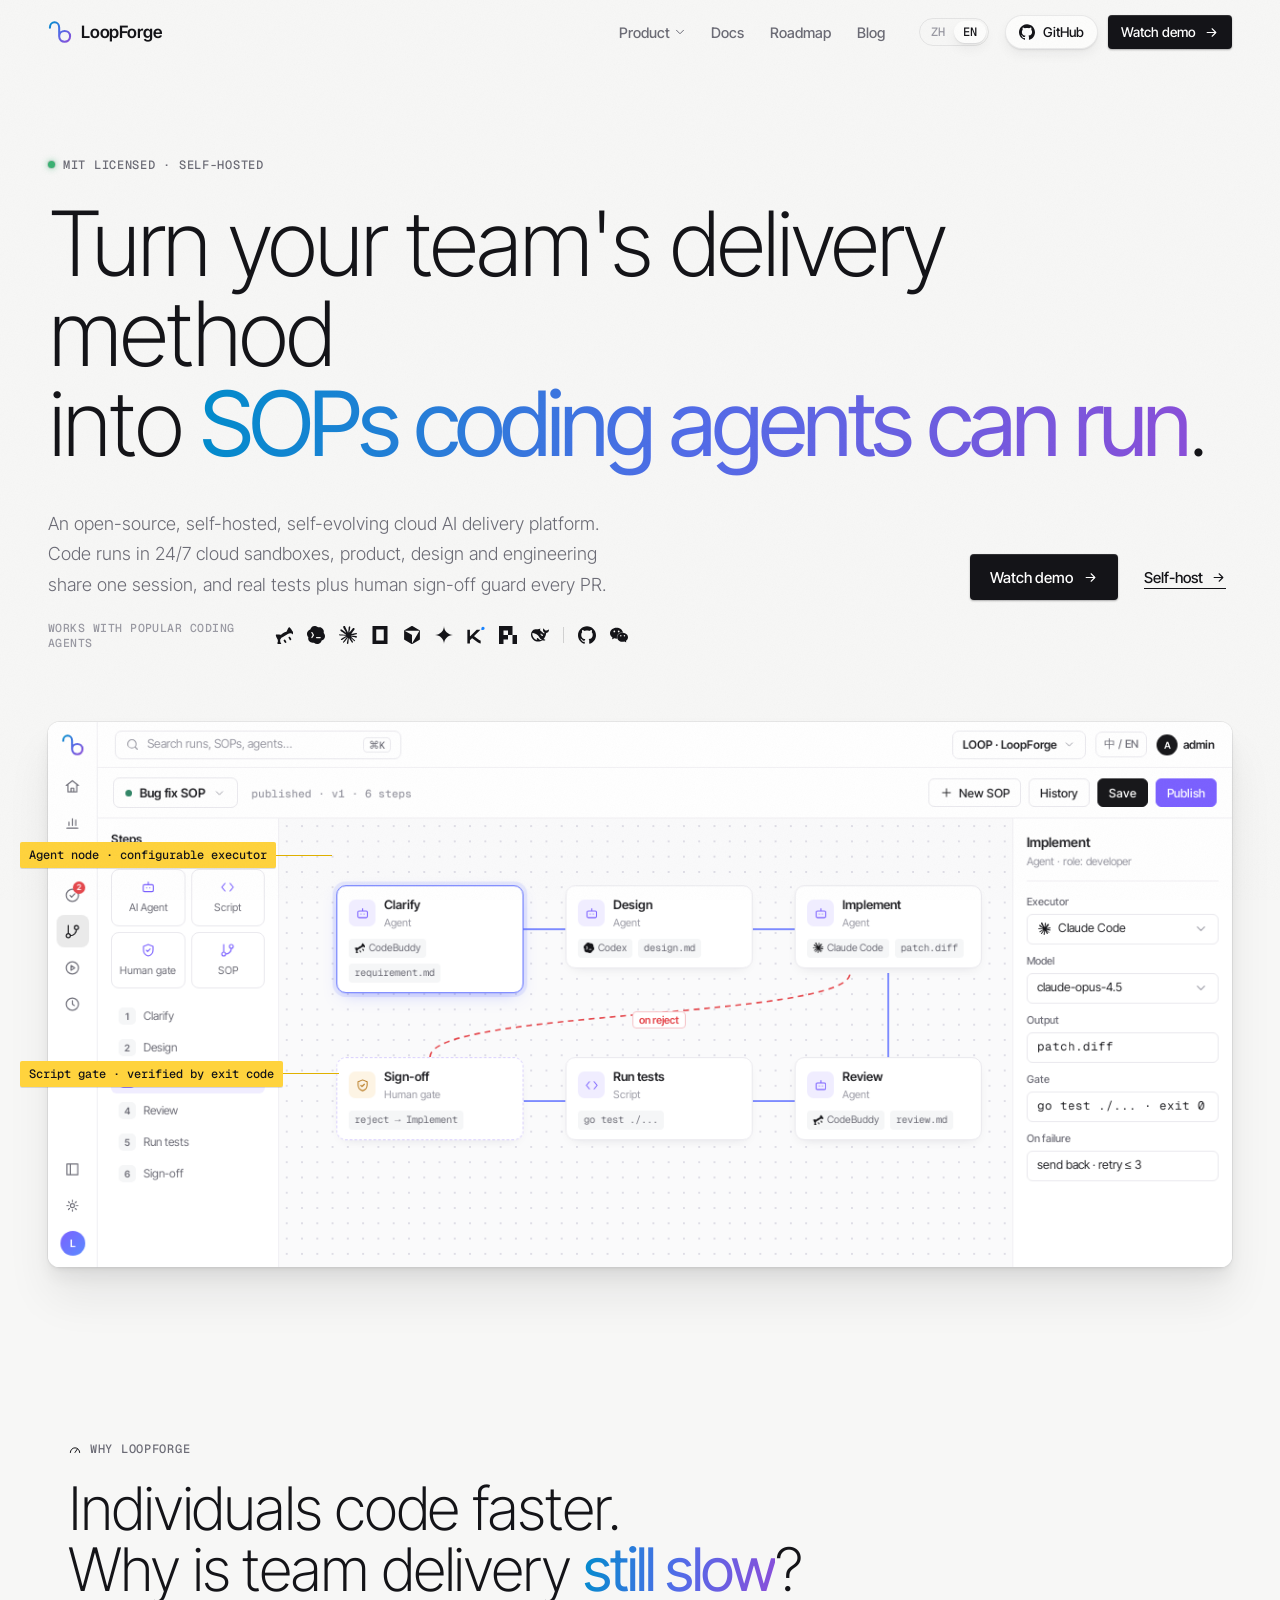
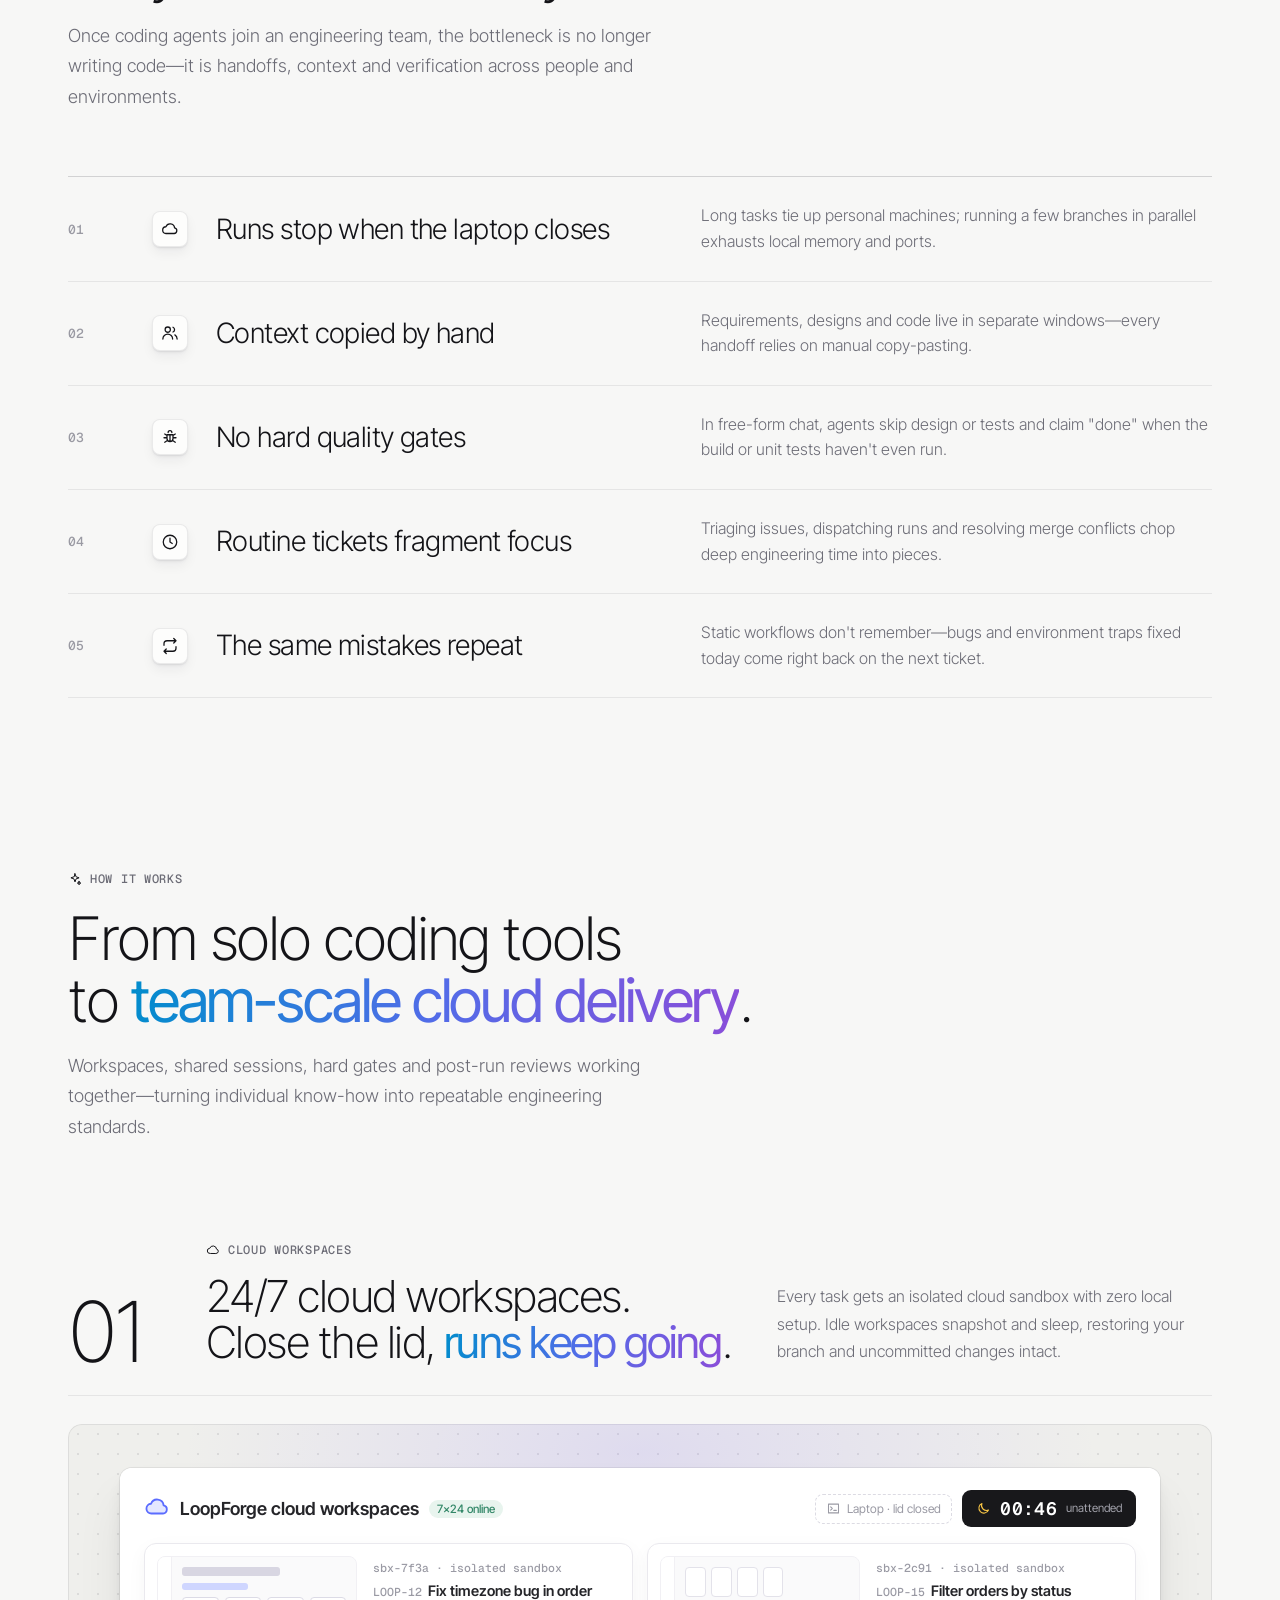
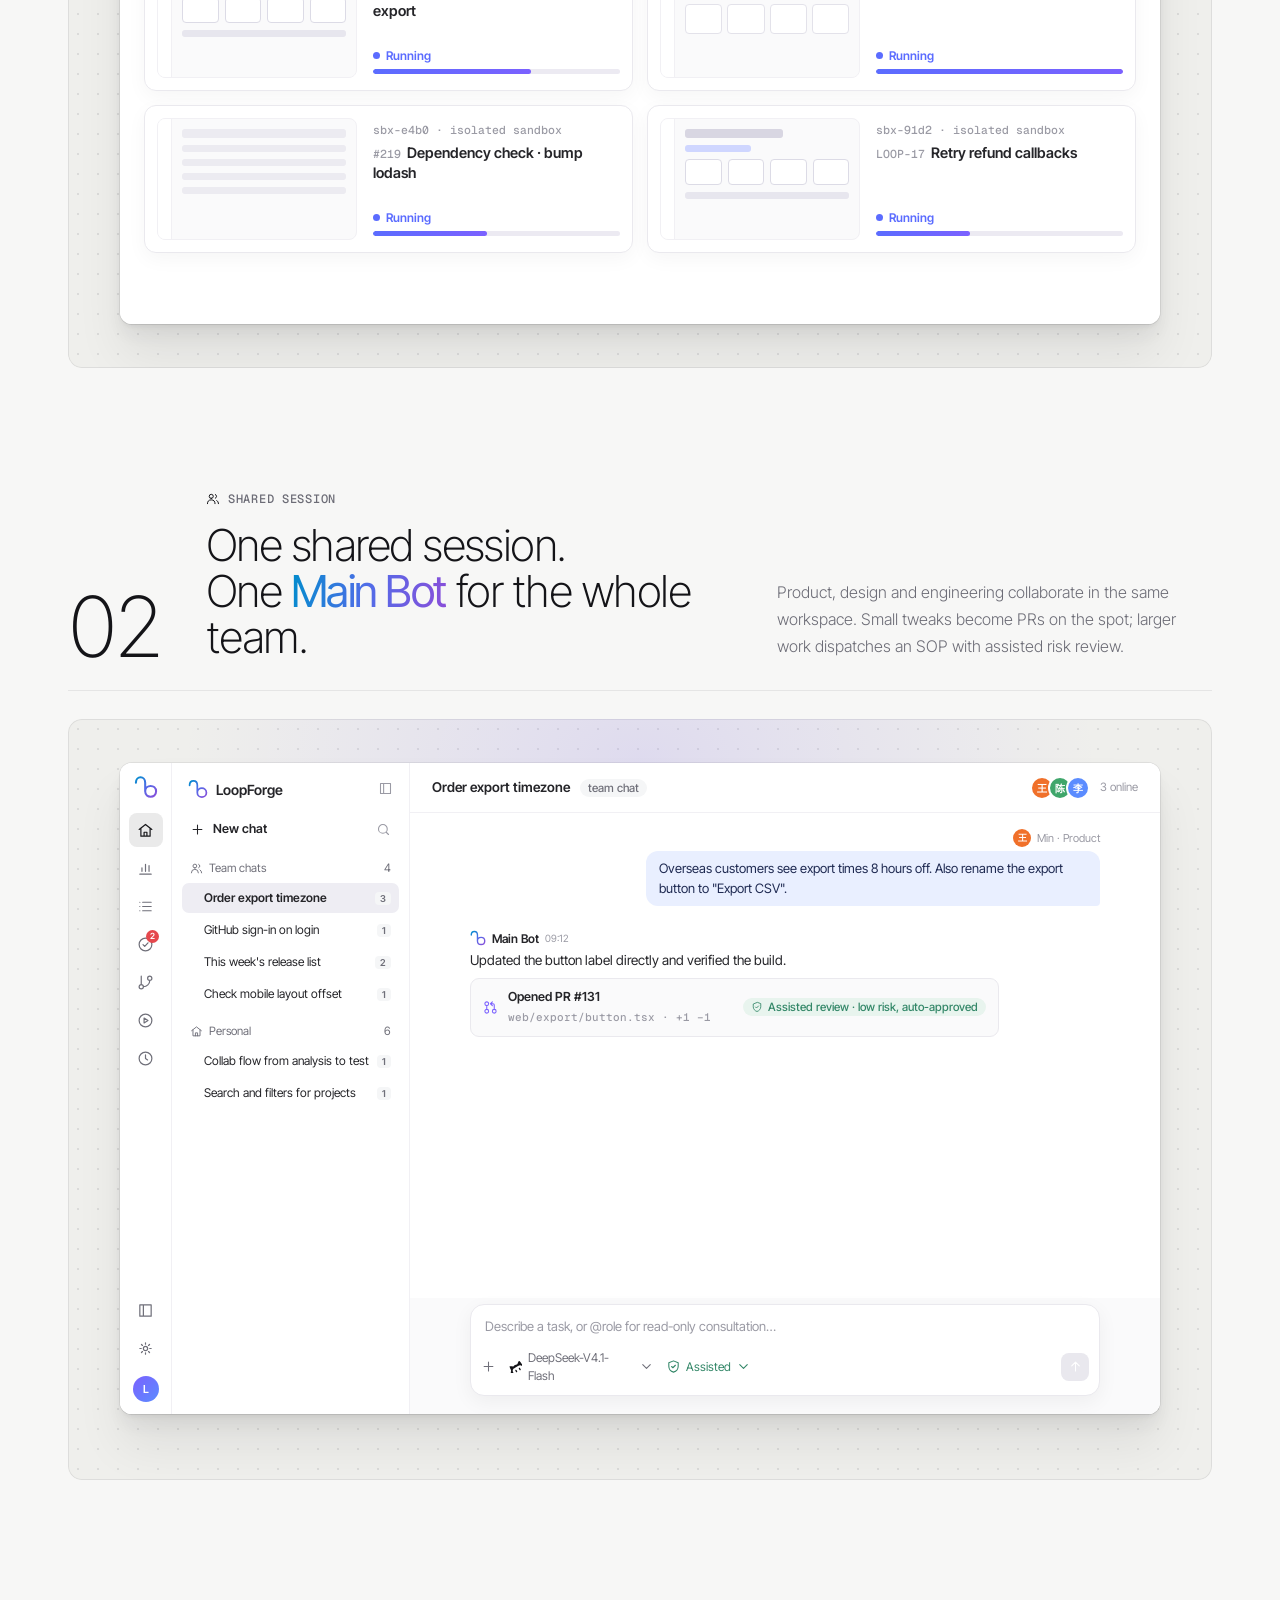
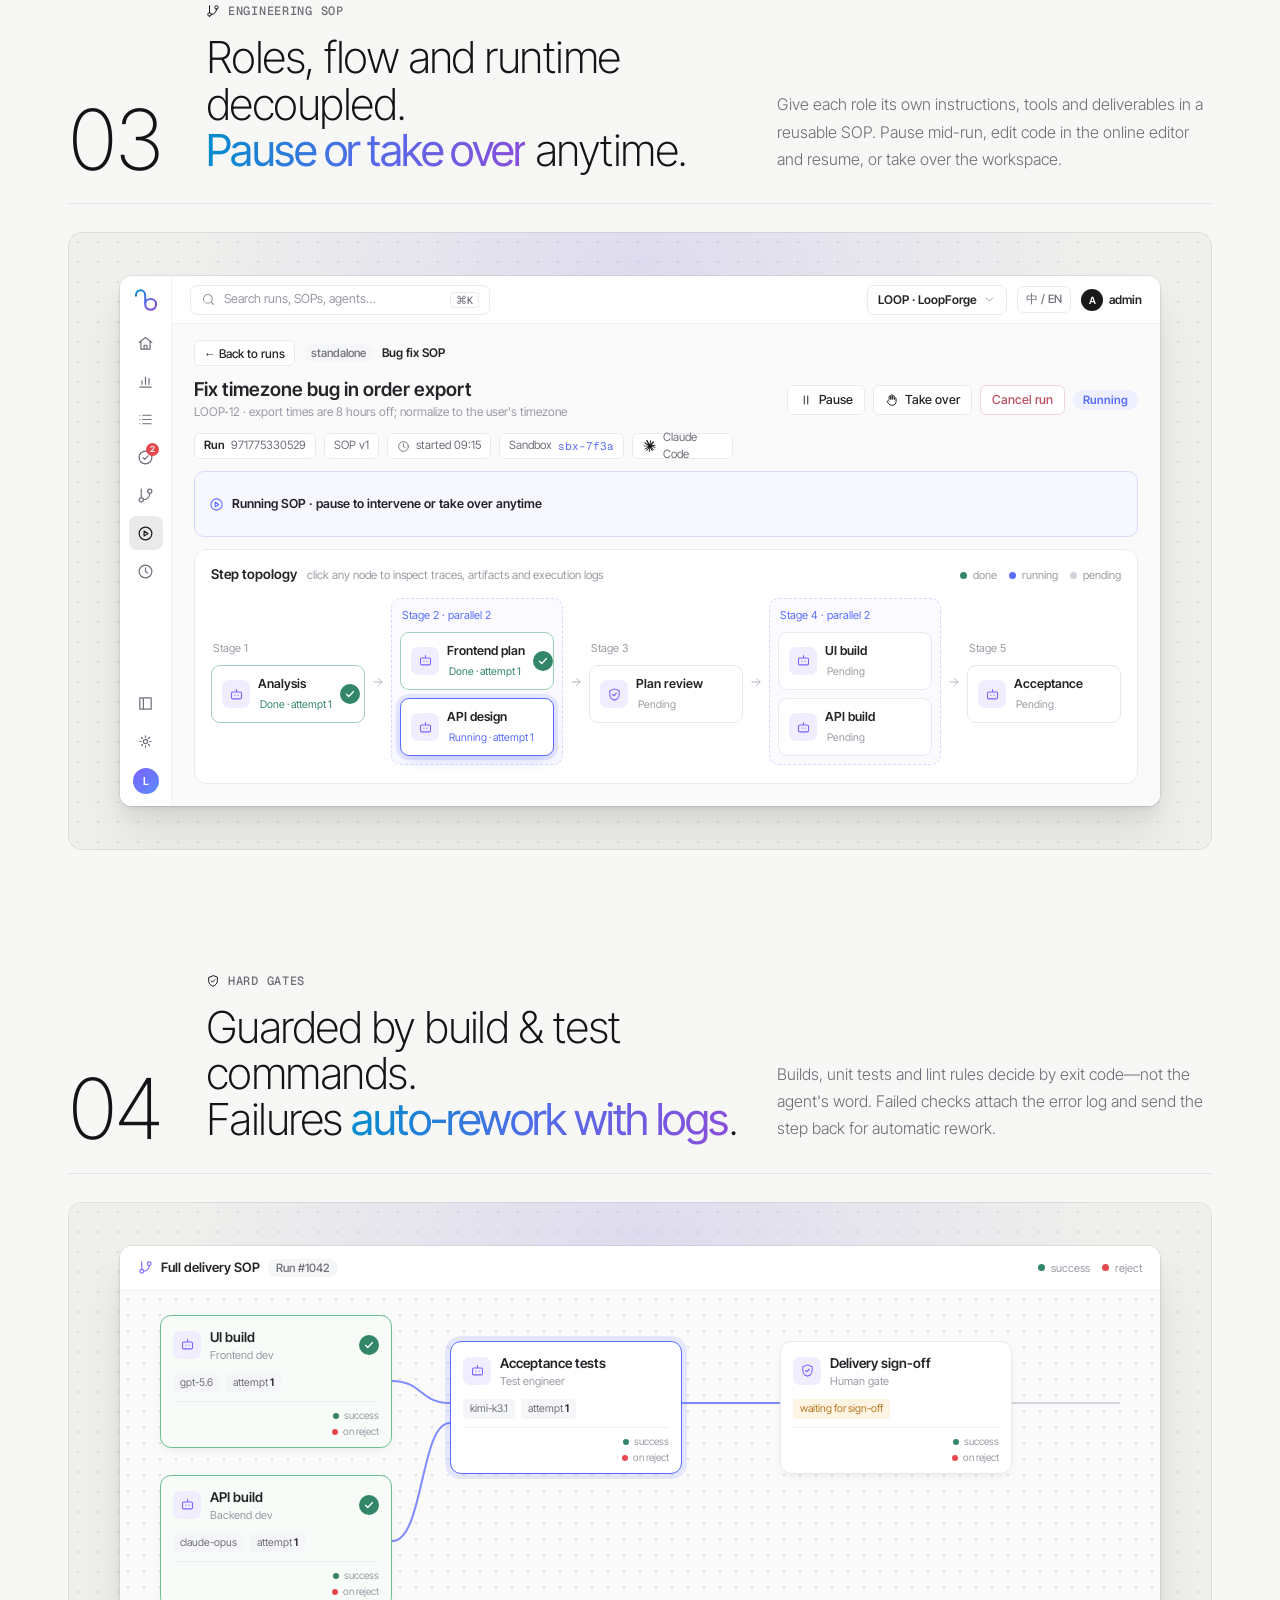
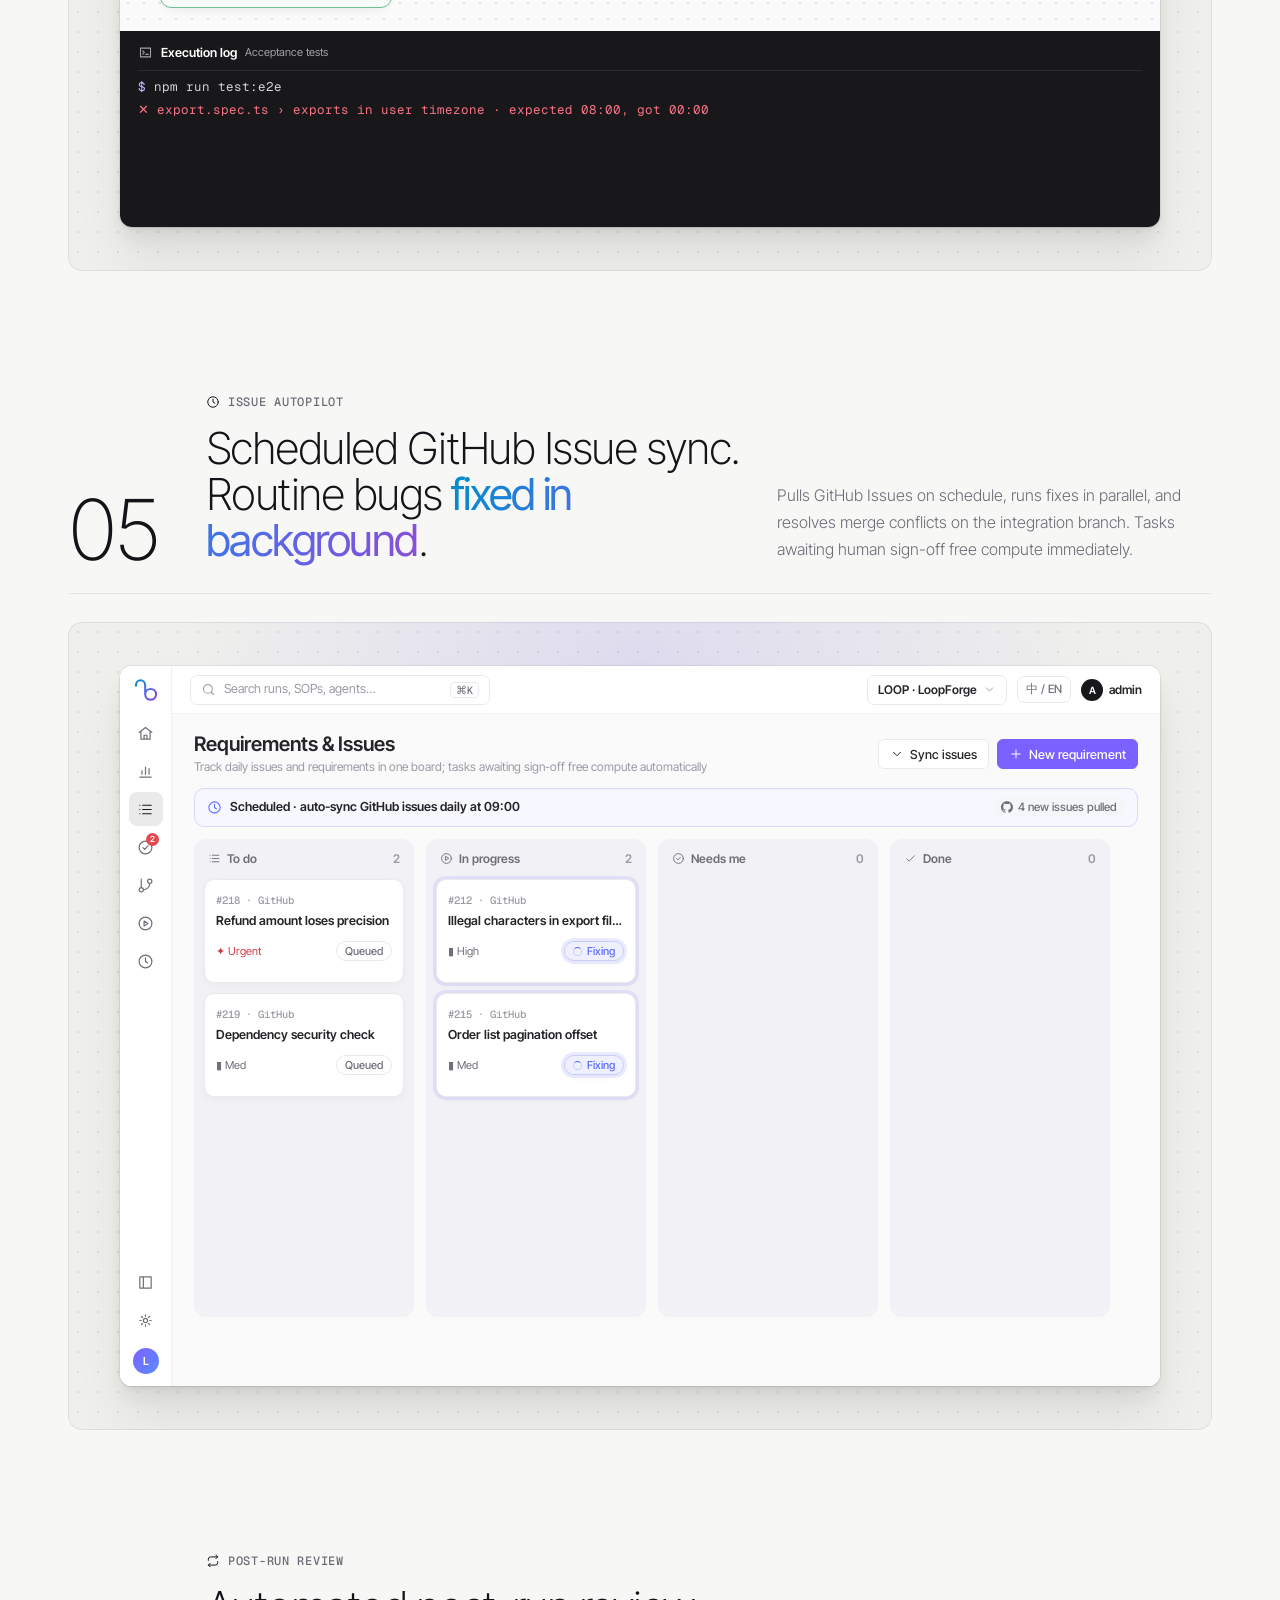
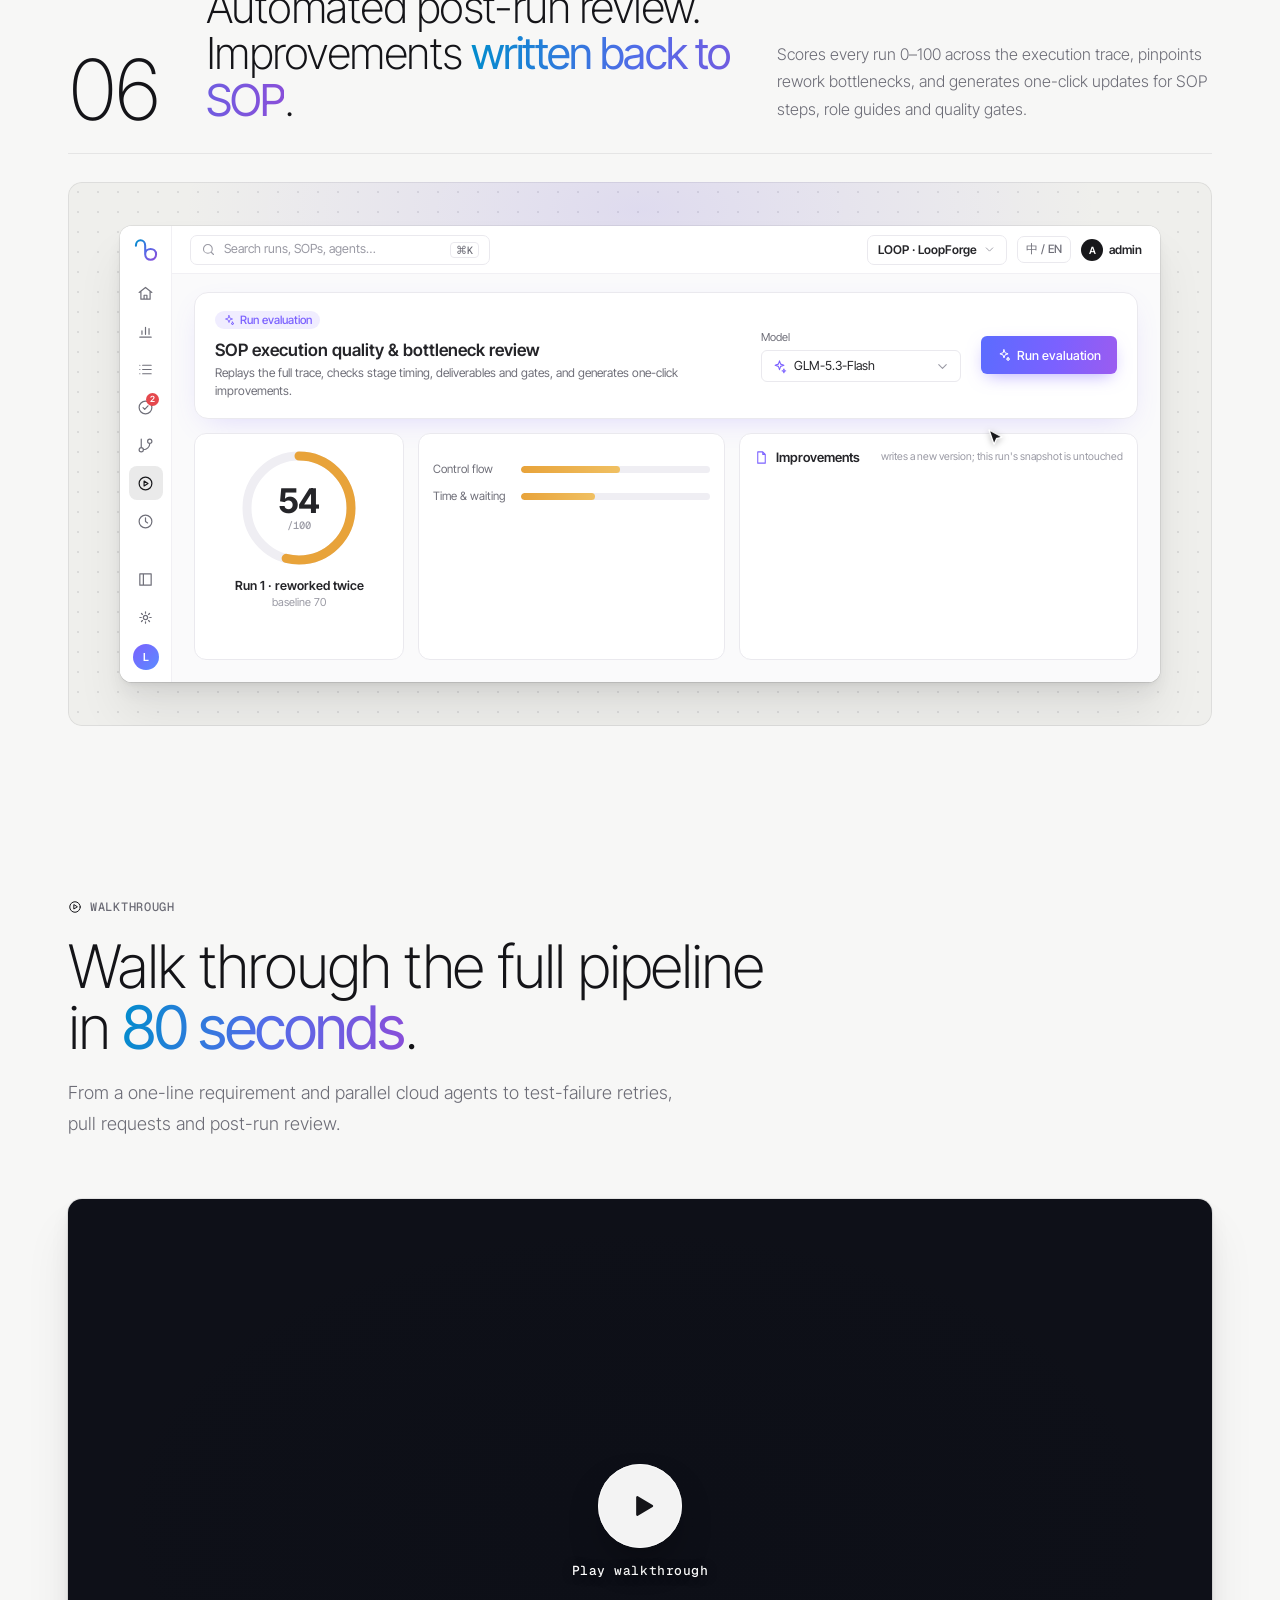
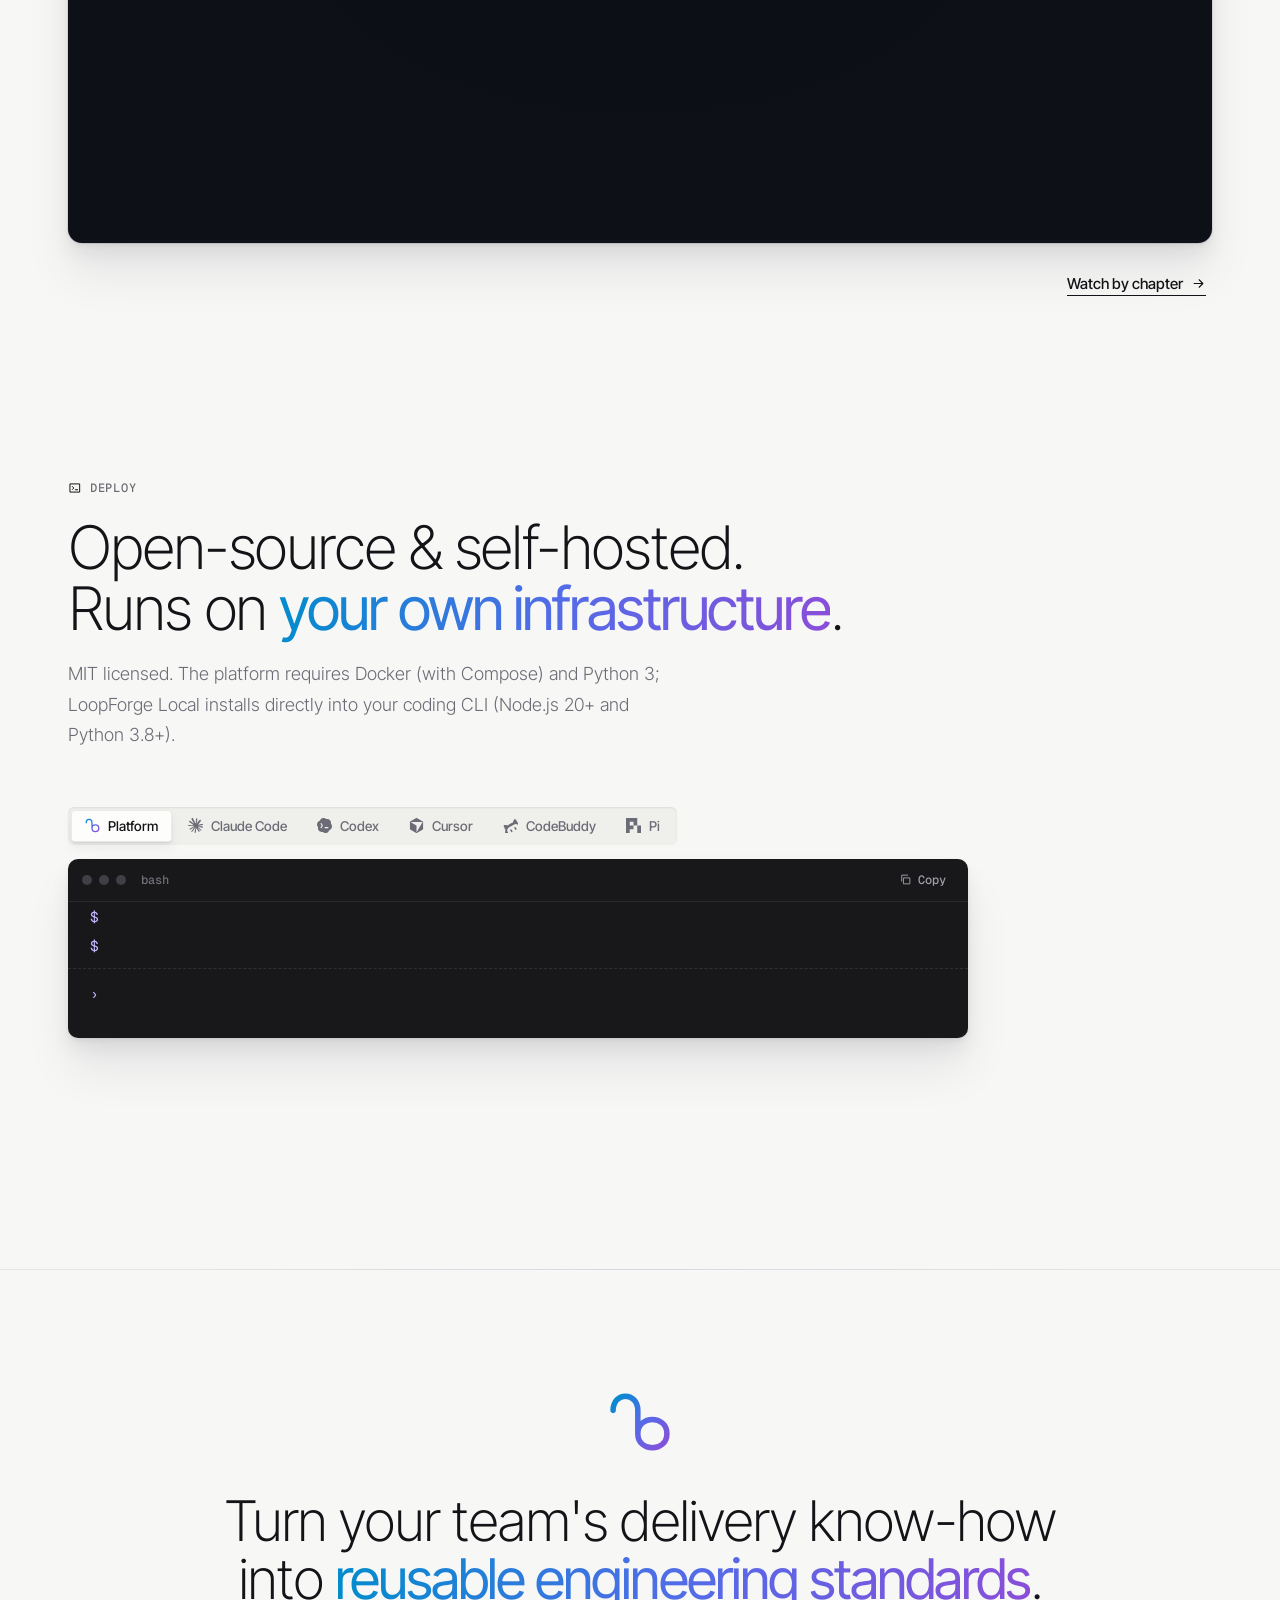
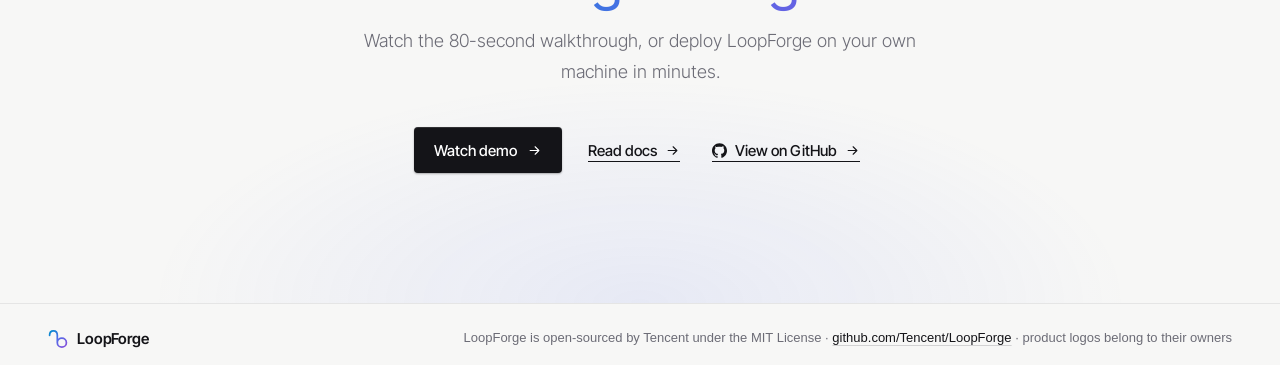
==== commit f48e36dd: "copy: position LoopForge as a self-evolving cloud AI delivery platform The homepage still introduced" ====
--- a/index.html
+++ b/index.html
@@ -1,13 +1,13 @@
 <!doctype html><html lang="zh-CN"><head><meta charset="utf-8"><meta name="viewport" content="width=device-width,initial-scale=1">
-<title>LoopForge · 开源的云端 AI 研发平台</title>
-<meta name="description" content="LoopForge 是 MIT 开源、可自主部署的云端 AI 研发平台：7×24 云端沙箱、多人共享会话与 Main Bot、带质量门禁的工程 SOP、GitHub Issue 自动化与运行复盘。">
-<meta property="og:title" content="LoopForge · 开源的云端 AI 研发平台"><meta property="og:description" content="把团队的交付方法，变成 Agent 可执行的 SOP。">
+<title>LoopForge · 开源的云端 AI 自进化交付平台</title>
+<meta name="description" content="LoopForge 是 MIT 开源、可自主部署的云端 AI 自进化交付平台：7×24 云端沙箱、多人共享会话与 Main Bot、带质量门禁的工程 SOP、GitHub Issue 自动化与运行复盘。">
+<meta property="og:title" content="LoopForge · 开源的云端 AI 自进化交付平台"><meta property="og:description" content="把团队的交付方法，变成 Agent 可执行的 SOP。">
 <meta property="og:type" content="website"><meta property="og:url" content="https://loopforge.cn/">
 <meta name="referrer" content="no-referrer"><link rel="icon" type="image/svg+xml" href="favicon.svg">
 <link rel="preload" href="site/fonts/inter-tight-latin-wght-normal.woff2" as="font" type="font/woff2" crossorigin>
-<link rel="stylesheet" href="site/site.css?v=35">
+<link rel="stylesheet" href="site/site.css?v=38">
 <link rel="alternate" type="application/rss+xml" title="LoopForge 博客" href="https://loopforge.cn/blog/feed.xml">
 </head><body>
 <div id="app"></div>
-<script src="site/content.js?v=35"></script><script src="site/nav.js?v=1"></script><script src="site/flow.js?v=36"></script>
+<script src="site/content.js?v=36"></script><script src="site/nav.js?v=2"></script><script src="site/flow.js?v=37"></script>
 </body></html>
--- a/site/site.css
+++ b/site/site.css
@@ -36,7 +36,7 @@
 .h{margin:0;font:300 60px/1.12 var(--zh);letter-spacing:-.02em;color:var(--ink)}
 :lang(en) .h{font-family:var(--sans);font-weight:250;letter-spacing:-.035em;line-height:1.02}
 .h em{font-style:normal;font-weight:400;background:var(--grad);-webkit-background-clip:text;background-clip:text;color:transparent}
-.hl{display:block;overflow:hidden;padding-bottom:.1em;margin-bottom:-.1em}
+.hl{display:block;overflow:hidden;padding-bottom:.25em;margin-bottom:-.25em}
 .sub{margin:20px 0 0;font:300 18px/1.7 var(--zh);color:var(--mute);max-width:620px}
 :lang(en) .sub{font-family:var(--sans)}
 .kick{display:inline-flex;align-items:center;gap:8px;font:500 12px/1 var(--mono);letter-spacing:.06em;text-transform:uppercase;color:var(--mute)}
@@ -44,7 +44,7 @@
 .led{width:7px;height:7px;border-radius:50%;background:#3BB273;box-shadow:0 0 0 1px rgba(20,20,30,.12),0 0 6px rgba(59,178,115,.7)}
 /* reveal motion */
 .rv{opacity:0;transform:translateY(10px);transition:opacity .5s var(--e-out),transform .7s var(--e-out)}.rv.on{opacity:1;transform:none}
-.rv.up{display:inline-block;opacity:1;transform:translateY(105%);transition:transform .9s var(--e-out)}.rv.up.on{transform:none}
+.rv.up{display:inline-block;opacity:1;transform:translateY(calc(105% + .25em));transition:transform .9s var(--e-out)}.rv.up.on{transform:none}
 .rv.pop{transform:scale(.7)}.rv.pop.on{transform:none;transition:opacity .25s var(--e-out),transform .5s var(--e-spr)}
 .rvo{opacity:0;transition:opacity .45s var(--e-out)}.rvo.on{opacity:1}
 .rewind *{transition:none!important;animation:none!important}
@@ -94,11 +94,11 @@
 .nd-x small{font:400 12.5px/1.4 var(--zh);color:var(--faint)}:lang(en) .nd-x small{font-family:var(--sans)}
 .nd-in a.on .nd-x b{color:var(--acc)}
 .links>a.nm-only{display:none}
-.nmb{all:unset;display:none;place-items:center;width:34px;height:34px;margin-left:2px;border-radius:8px;cursor:pointer;color:var(--ink)}.nmb .ic{width:20px;height:20px}
+.nmb{all:unset;display:none;place-items:center;width:34px;height:34px;margin-left:2px;border-radius:8px;cursor:pointer;color:var(--ink)}.nmb .ic{width:20px;height:20px}.nmb .x,.nav.mo .nmb .m{display:none}.nav.mo .nmb .x{display:block}
 .lang{display:flex;border:1px solid var(--rule);border-radius:999px;padding:2px;margin-right:6px}.lang button{all:unset;cursor:pointer;font:500 12px var(--mono);color:var(--faint);padding:3px 9px;border-radius:999px}.lang button.on{background:var(--raised);color:var(--ink);box-shadow:var(--lift1)}
 .ghs{display:inline-flex;align-items:center;gap:8px;height:34px;padding:0 13px;border-radius:999px;border:1px solid var(--rule);background:var(--raised);font:500 13.5px var(--sans);color:var(--ink);box-shadow:var(--lift1)}
 /* hero */
-.hero{position:relative;padding:150px 48px 0;max-width:1340px;margin:0 auto}
+.hero{position:relative;padding:150px 48px 0;max-width:1340px;margin:0 auto;overflow-x:clip}
 .hero:before{content:"";position:absolute;left:50%;top:-10%;width:1300px;height:900px;margin-left:-650px;background:radial-gradient(closest-side,rgba(82,108,232,.13),transparent 70%),radial-gradient(closest-side at 70% 40%,rgba(138,78,217,.09),transparent 70%);z-index:-1;pointer-events:none}
 .hx{display:grid;grid-template-columns:1fr;gap:40px}
 .hxl .kick{margin-bottom:28px}
@@ -364,12 +364,14 @@
 @media (max-width:760px){
  .nbar{padding:0 16px}.links,.ghs .gtx{display:none}.ghs{padding:0 9px}
  .nmb{display:grid}.nbar>.btn-k.sm,.ghs .gct{display:none}.nav.mo .links>a.nm-only{display:block}
- .nav.mo{background:var(--paper);border-color:var(--rule)}
- .nav.mo .links{display:flex;flex-direction:column;align-items:stretch;gap:0;position:fixed;top:64px;left:0;right:0;bottom:0;margin:0;padding:12px 16px 32px;overflow-y:auto;background:var(--paper)}
+ .nav.mo{background:var(--paper);border-color:var(--rule);-webkit-backdrop-filter:none;backdrop-filter:none}.nav.mo .nprog{display:none}html.nmo,html.nmo body{overflow:hidden}
+ .nav.mo .links{display:flex;flex-direction:column;align-items:stretch;gap:0;position:fixed;top:64px;left:0;right:0;bottom:0;margin:0;padding:12px 16px 32px;overflow-y:auto;overscroll-behavior:contain;background:var(--paper);animation:nmo-in .22s var(--e-out)}
+ @keyframes nmo-in{from{opacity:0;transform:translateY(-6px)}}
  .nav.mo .links>a{padding:14px 4px;font-size:17px;color:var(--ink);border-bottom:1px solid var(--rule)}.nav.mo .links>a:before,.nav.mo .links>a:after{display:none}
  .nav.mo .nd-t{display:none}.nav.mo .nd-p{position:static;width:auto;margin:0 0 8px;padding:0;visibility:visible;opacity:1;transform:none}
  .nav.mo .nd-in{padding:0;background:none;box-shadow:none}.nav.mo .nd-in:before{display:none}.nav.mo .nd-in a{padding:12px 4px}
  .wrap{padding-left:18px;padding-right:18px}
+ .hx{grid-template-columns:minmax(0,1fr)}.ags{flex-wrap:wrap;gap:12px 16px}.ags small{flex-basis:100%;margin:0}.ags .sep{display:none}
  .hero{padding:110px 18px 0}.hero h1.h{font-size:38px}:lang(en) .hero h1.h{font-size:44px}.hxl .kick{margin-bottom:18px}.hxr .sub{font-size:16px}
  .h .hl{display:inline!important;overflow:visible!important}.h .rv.up{display:inline;opacity:0;transform:none;transition:opacity .6s var(--e-out)}.h .rv.up.on{opacity:1}
  .h,.fin .h,:lang(en) .fin .h{font-size:32px}.stt .h,:lang(en) .stt .h{font-size:26px}
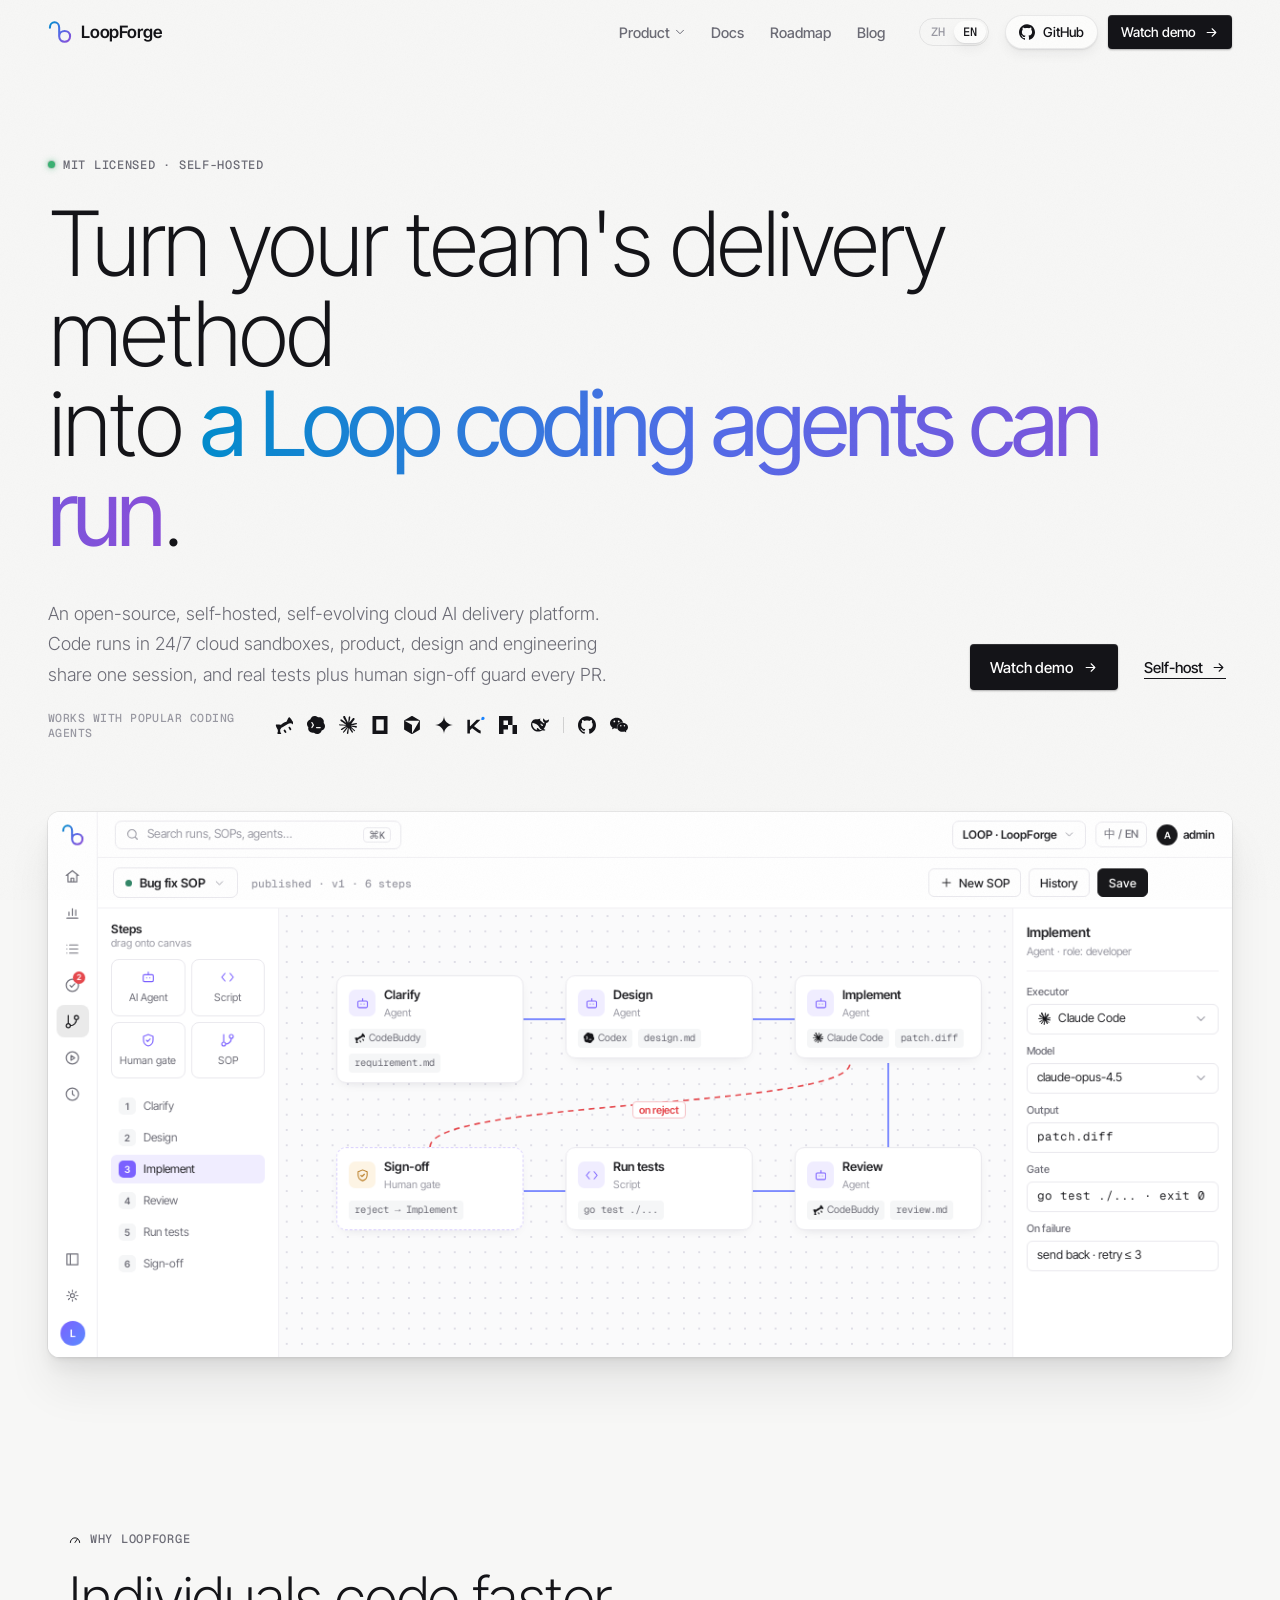
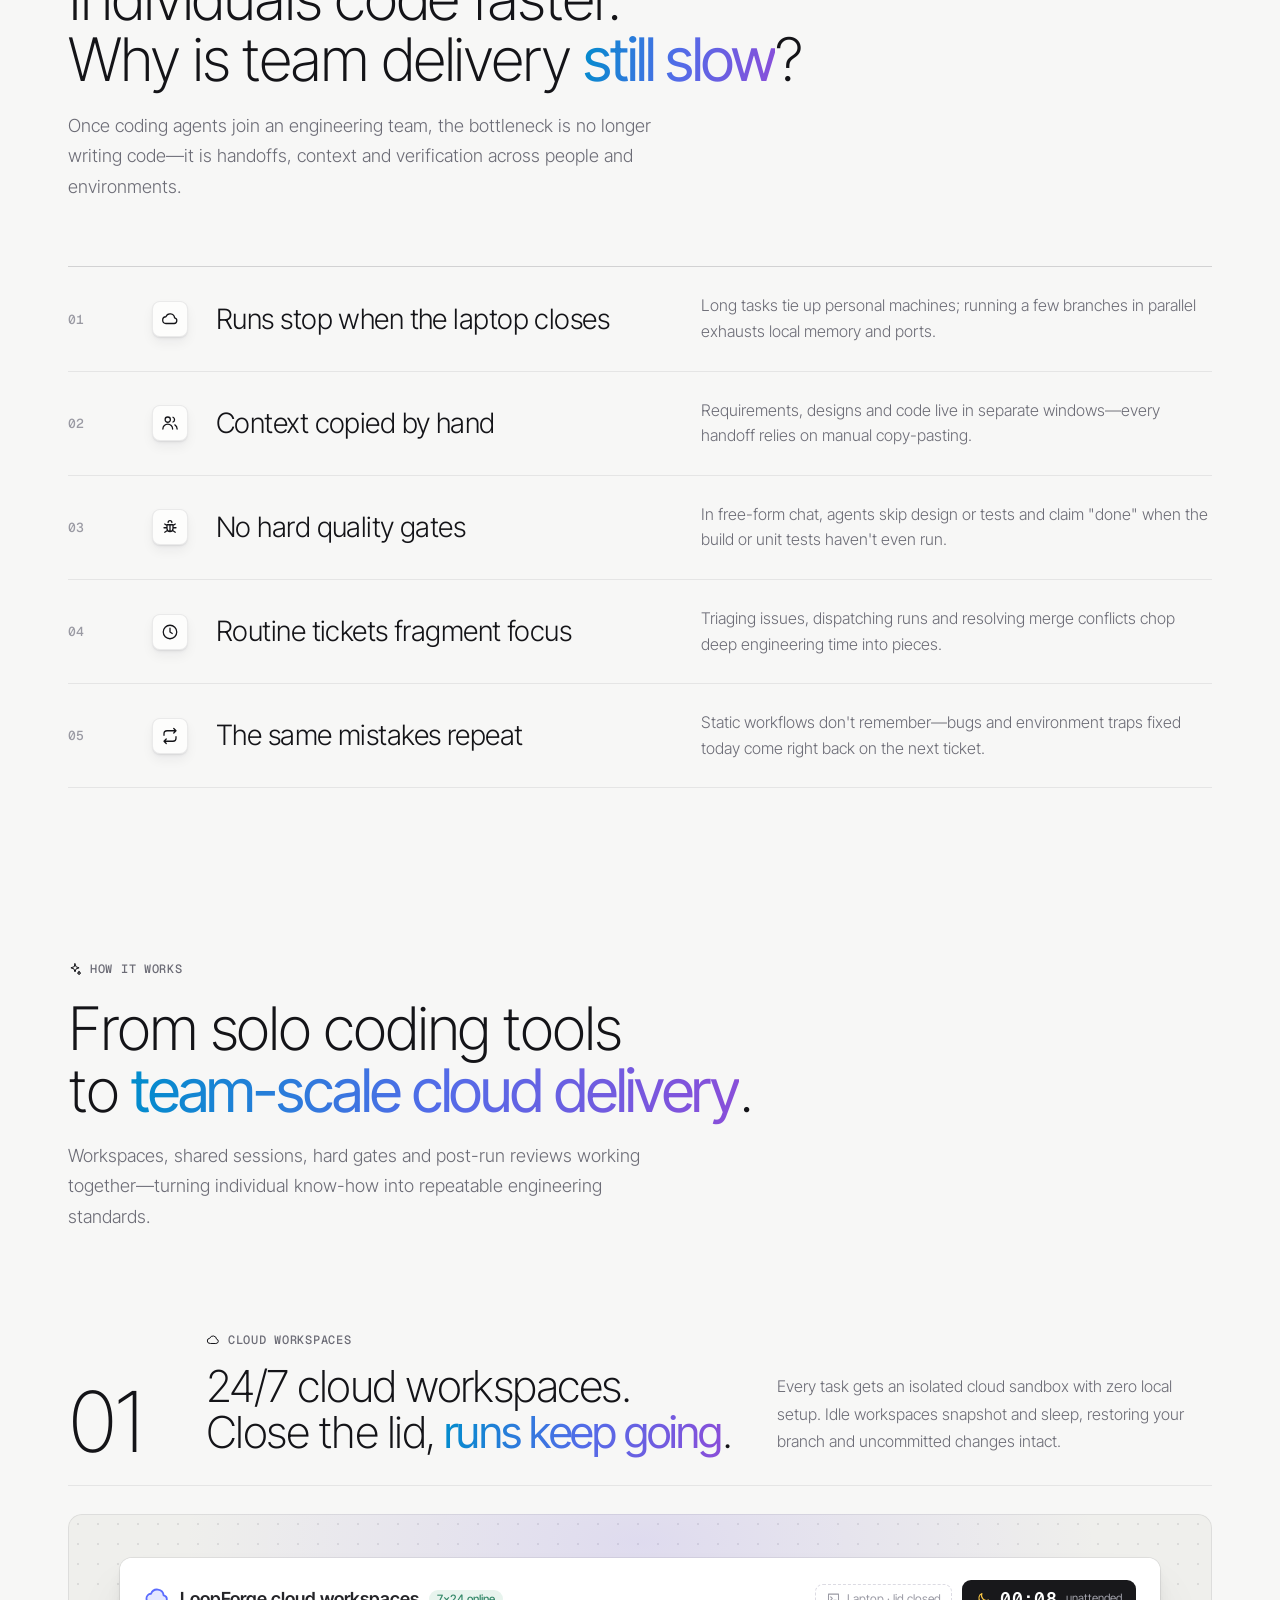
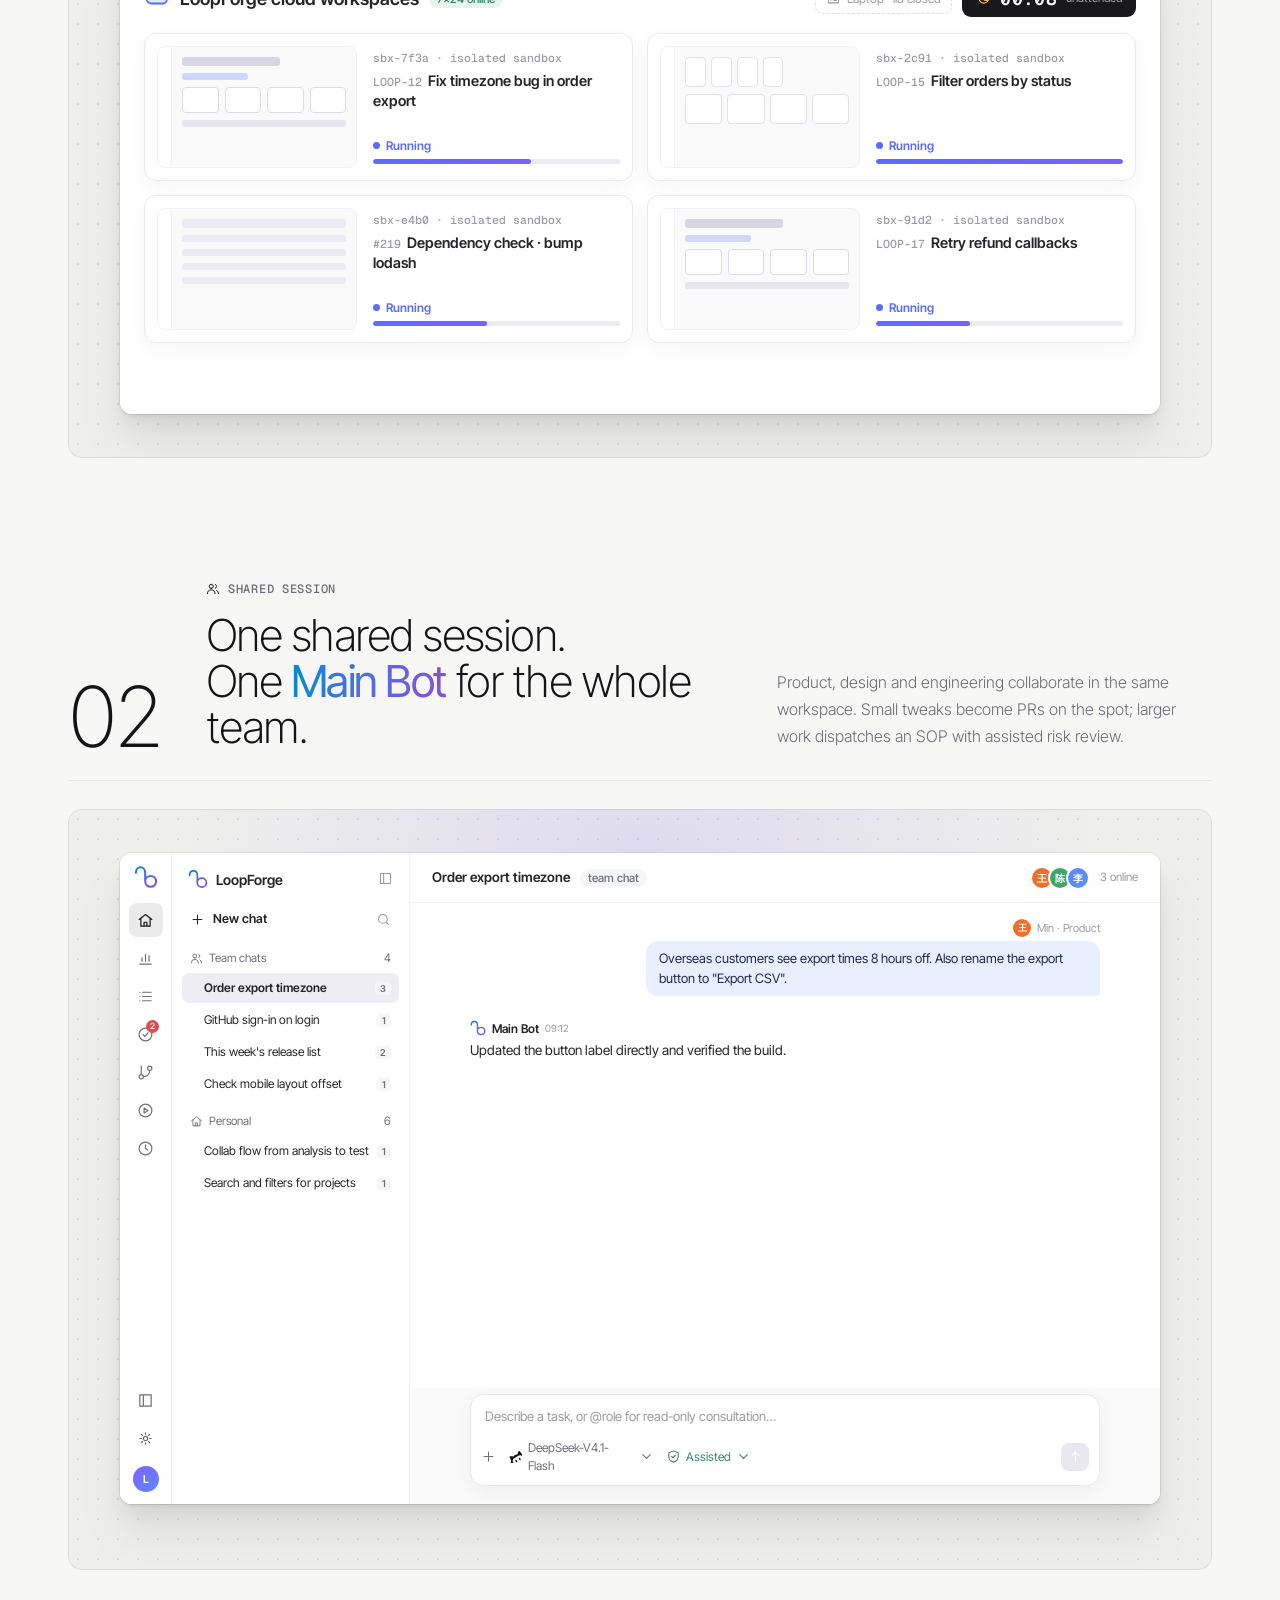
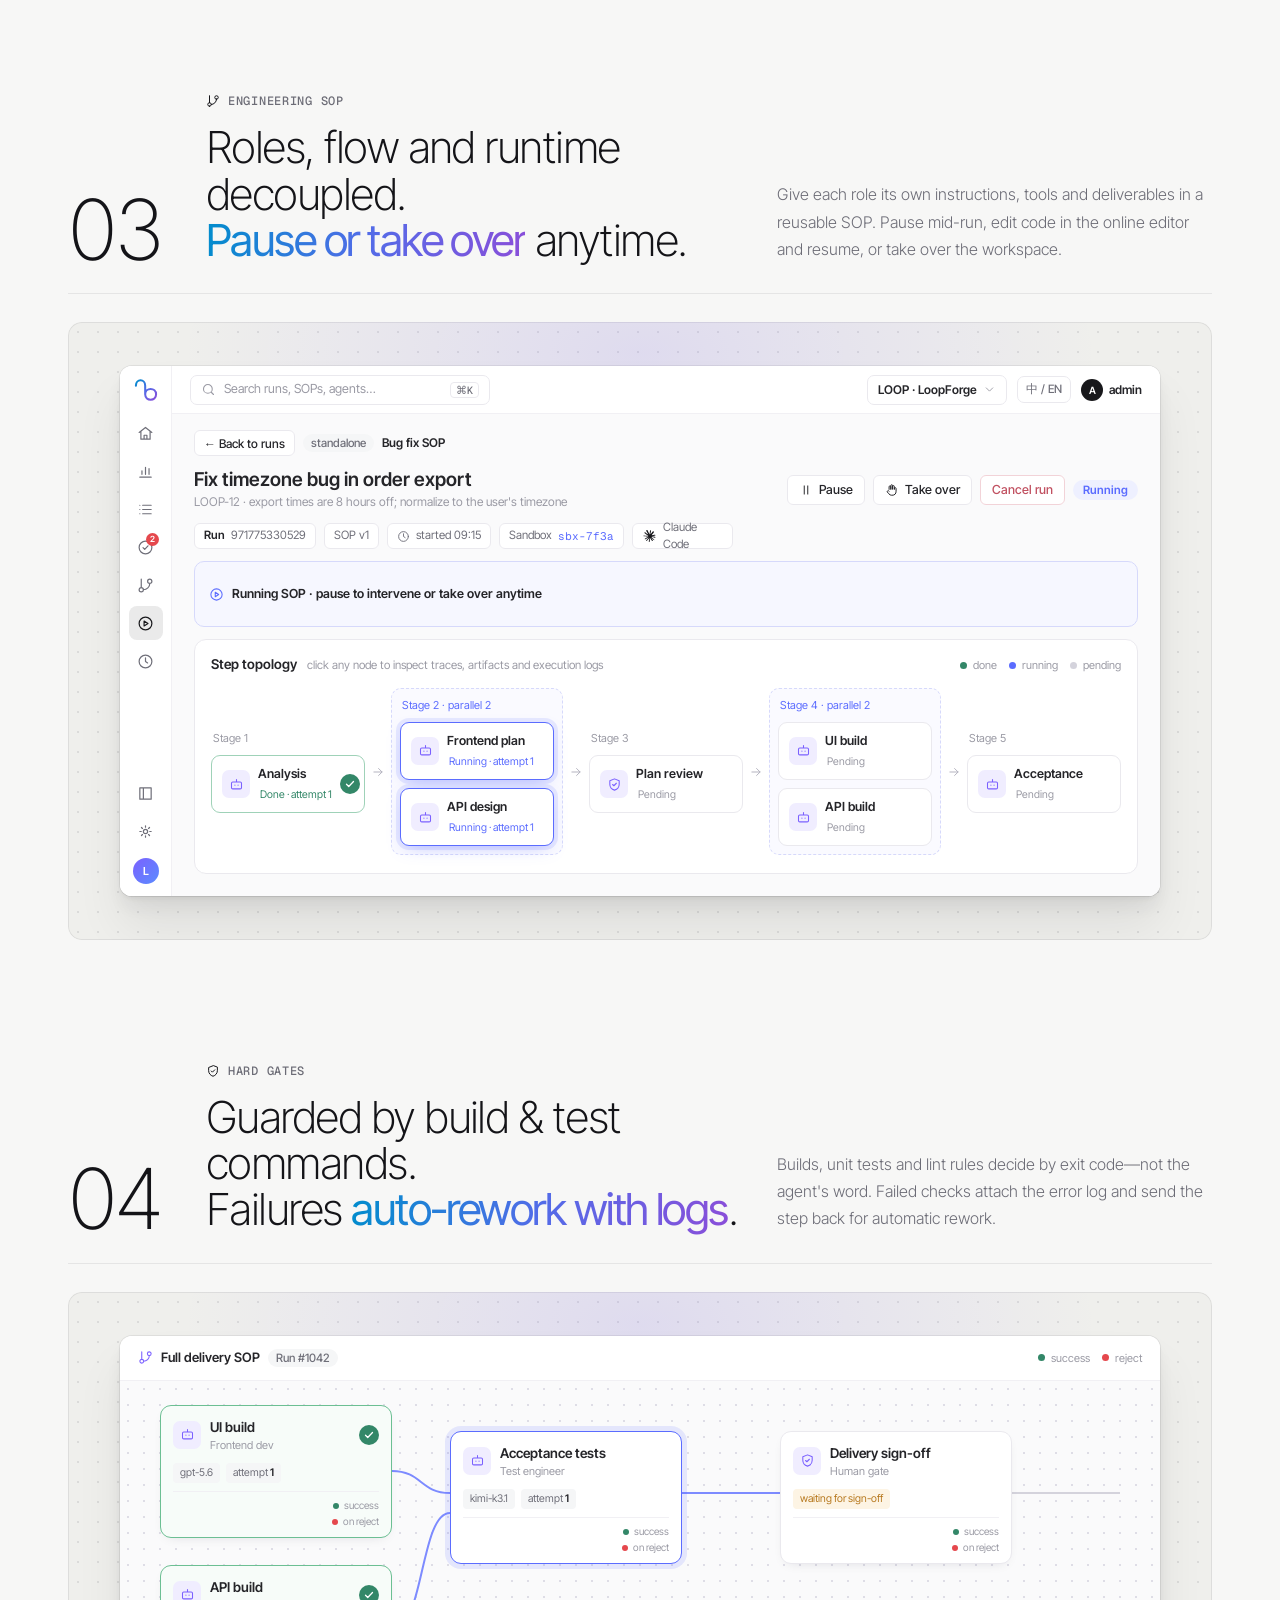
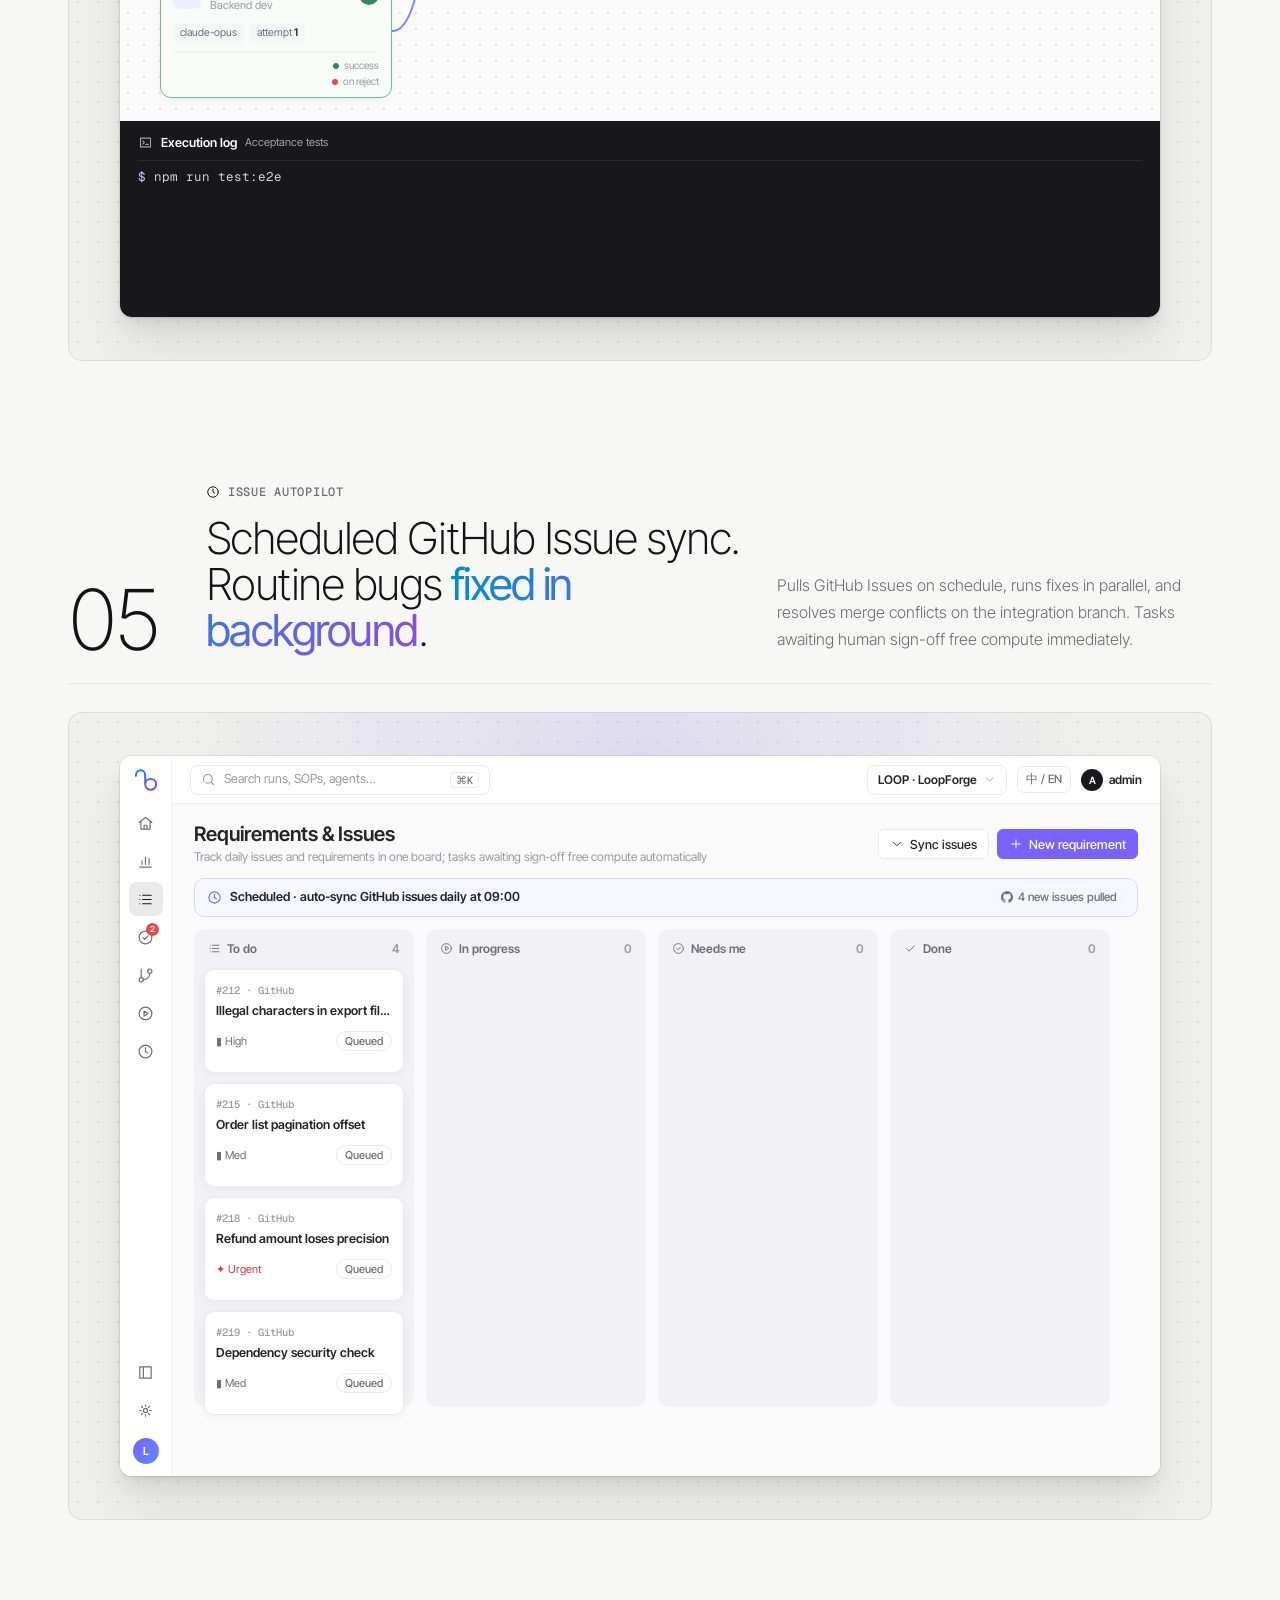
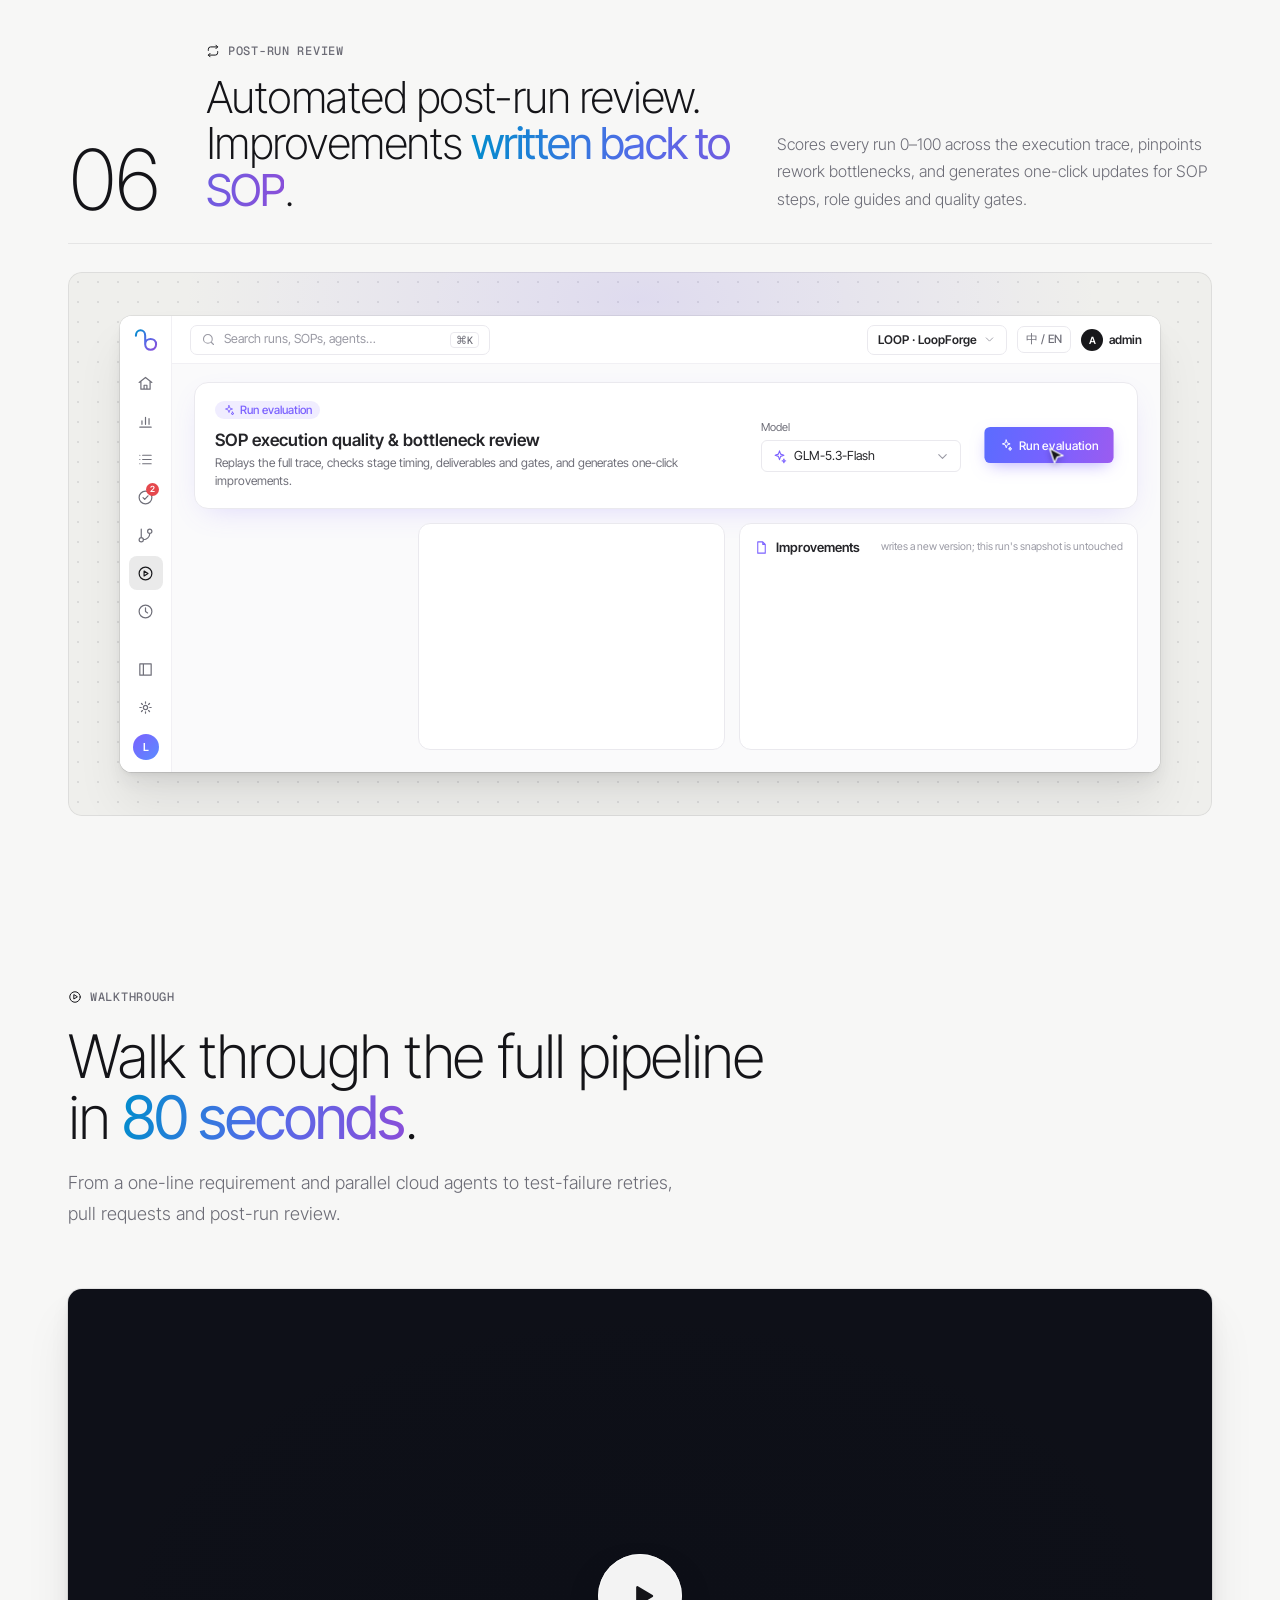
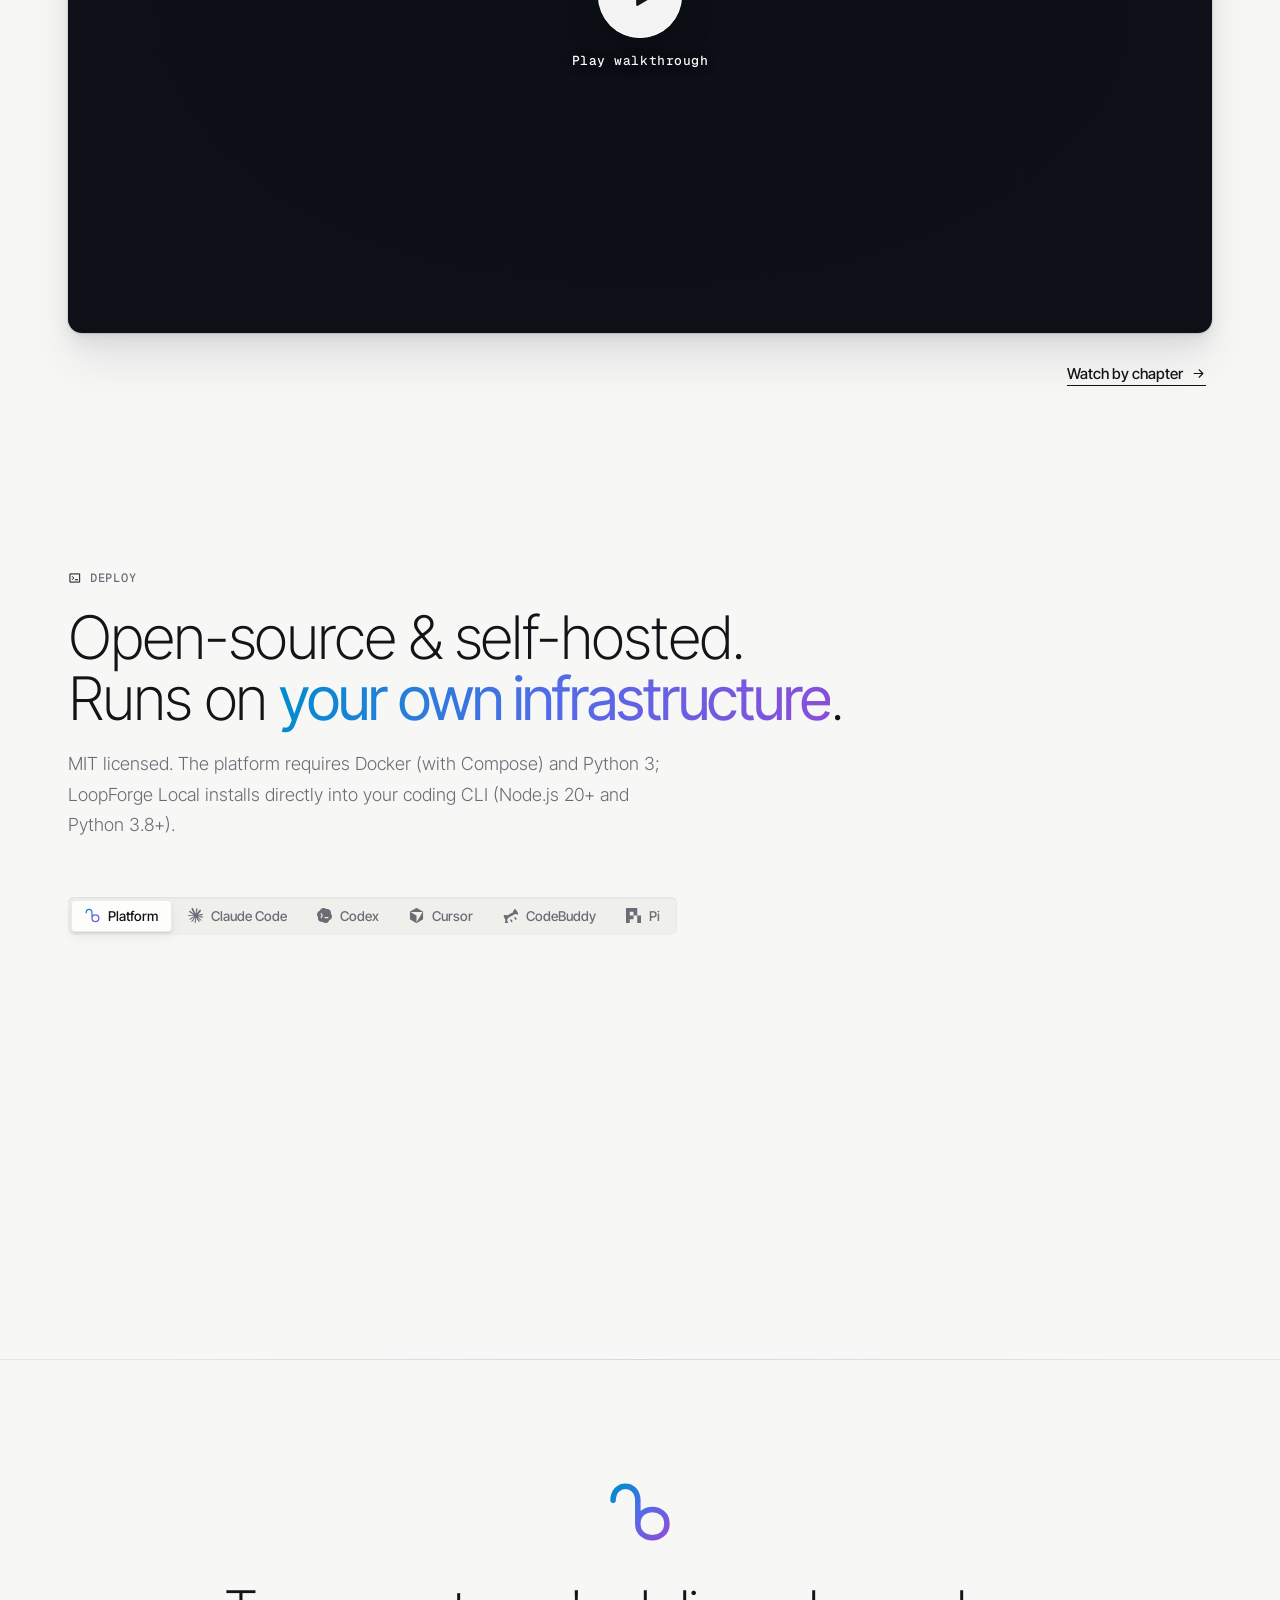
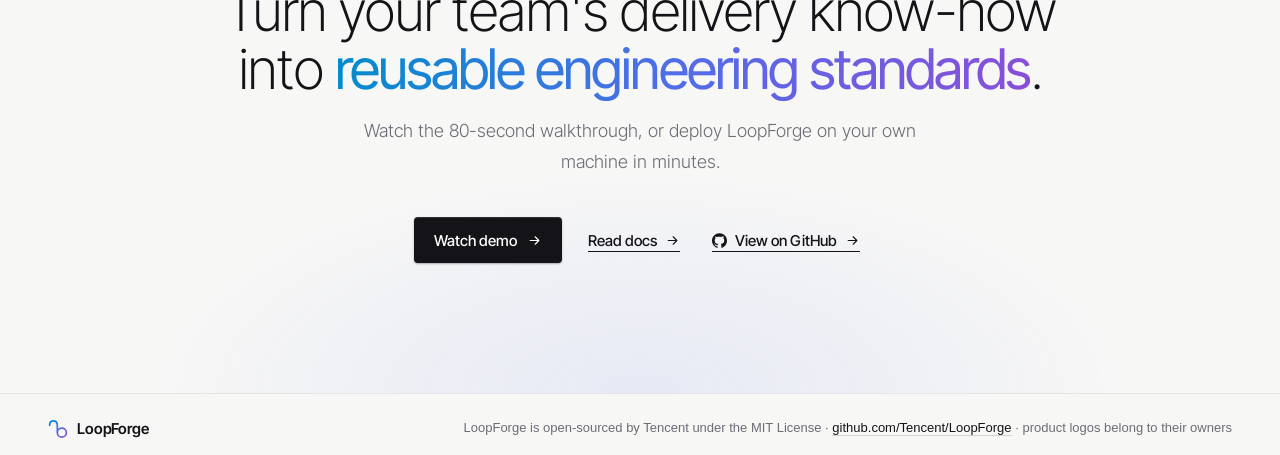
==== commit a11bede9: "copy: use Loop in the homepage headline The hero asked agents to run an SOP. The product name is the" ====
--- a/index.html
+++ b/index.html
@@ -1,7 +1,7 @@
 <!doctype html><html lang="zh-CN"><head><meta charset="utf-8"><meta name="viewport" content="width=device-width,initial-scale=1">
 <title>LoopForge · 开源的云端 AI 自进化交付平台</title>
 <meta name="description" content="LoopForge 是 MIT 开源、可自主部署的云端 AI 自进化交付平台：7×24 云端沙箱、多人共享会话与 Main Bot、带质量门禁的工程 SOP、GitHub Issue 自动化与运行复盘。">
-<meta property="og:title" content="LoopForge · 开源的云端 AI 自进化交付平台"><meta property="og:description" content="把团队的交付方法，变成 Agent 可执行的 SOP。">
+<meta property="og:title" content="LoopForge · 开源的云端 AI 自进化交付平台"><meta property="og:description" content="把团队的交付方法，变成 Agent 可执行的 Loop。">
 <meta property="og:type" content="website"><meta property="og:url" content="https://loopforge.cn/">
 <meta name="referrer" content="no-referrer"><link rel="icon" type="image/svg+xml" href="favicon.svg">
 <link rel="preload" href="site/fonts/inter-tight-latin-wght-normal.woff2" as="font" type="font/woff2" crossorigin>
@@ -9,5 +9,5 @@
 <link rel="alternate" type="application/rss+xml" title="LoopForge 博客" href="https://loopforge.cn/blog/feed.xml">
 </head><body>
 <div id="app"></div>
-<script src="site/content.js?v=36"></script><script src="site/nav.js?v=2"></script><script src="site/flow.js?v=37"></script>
+<script src="site/content.js?v=37"></script><script src="site/nav.js?v=2"></script><script src="site/flow.js?v=37"></script>
 </body></html>
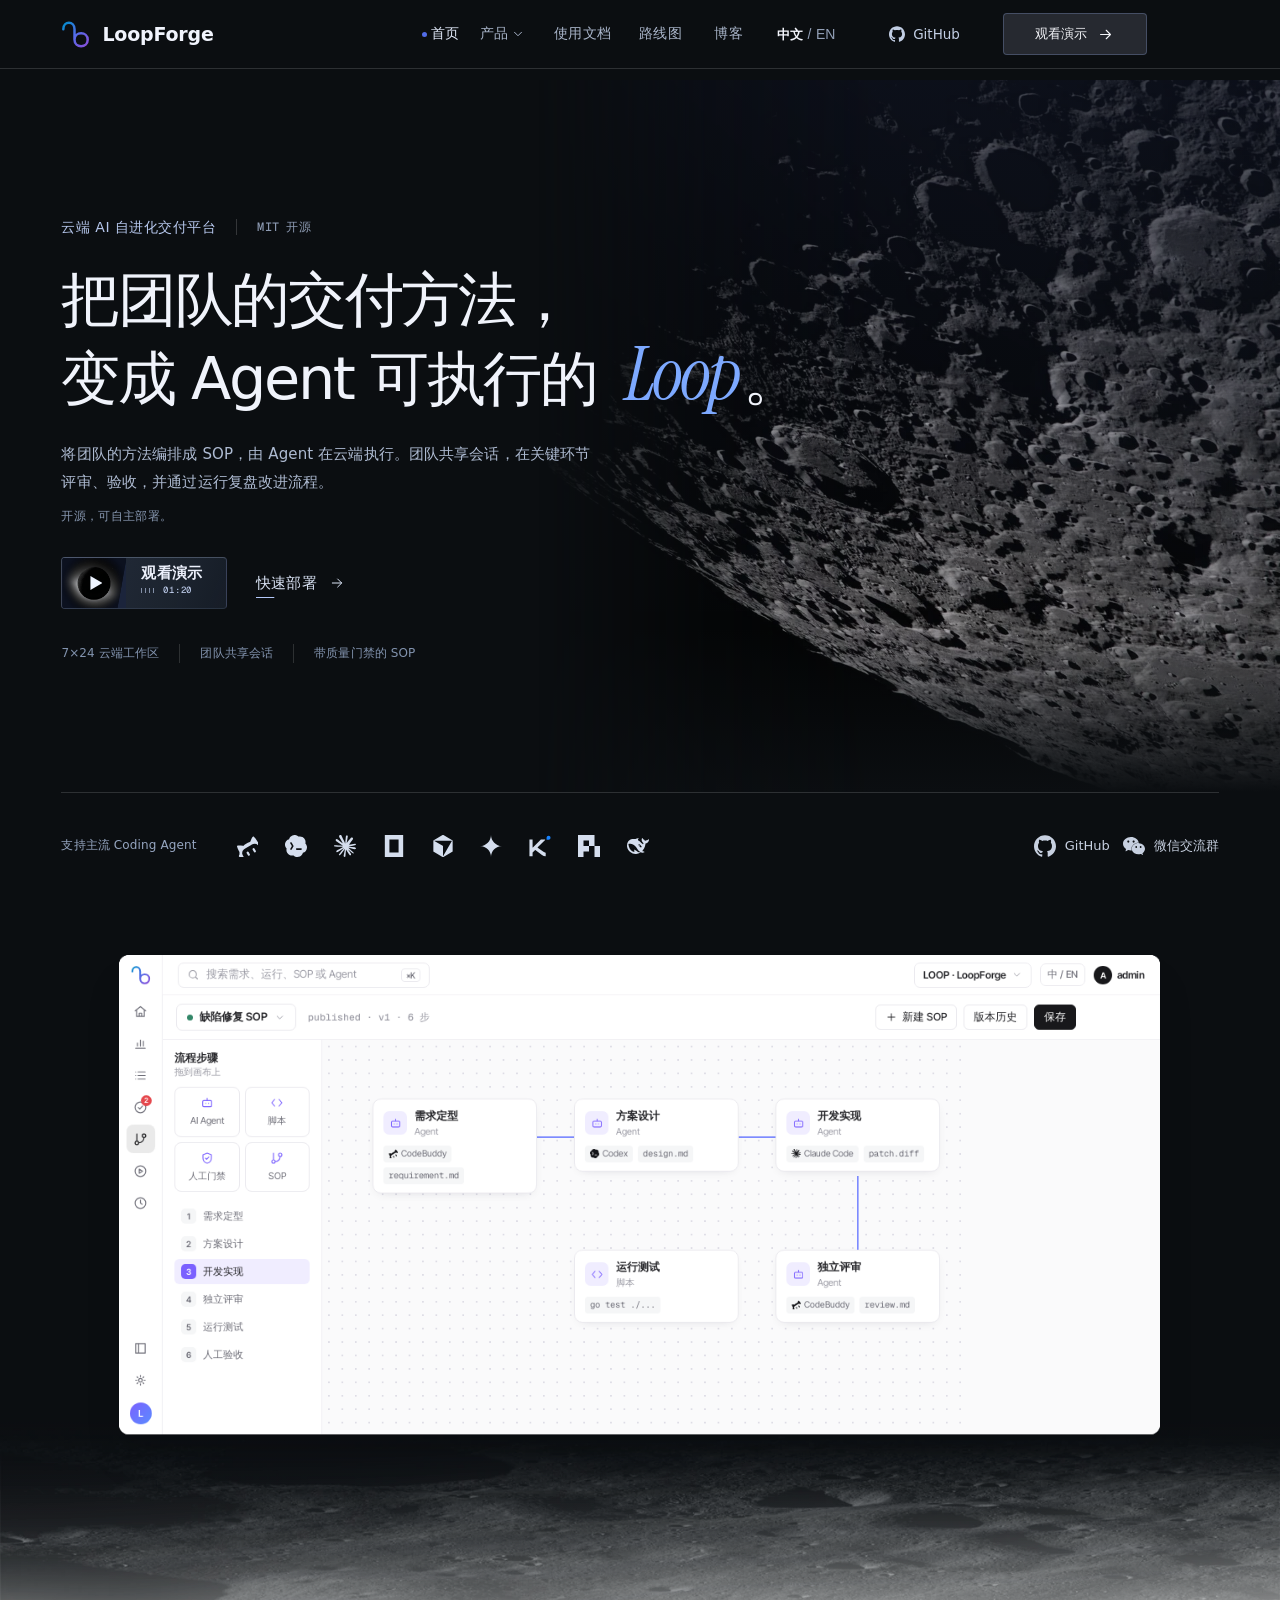
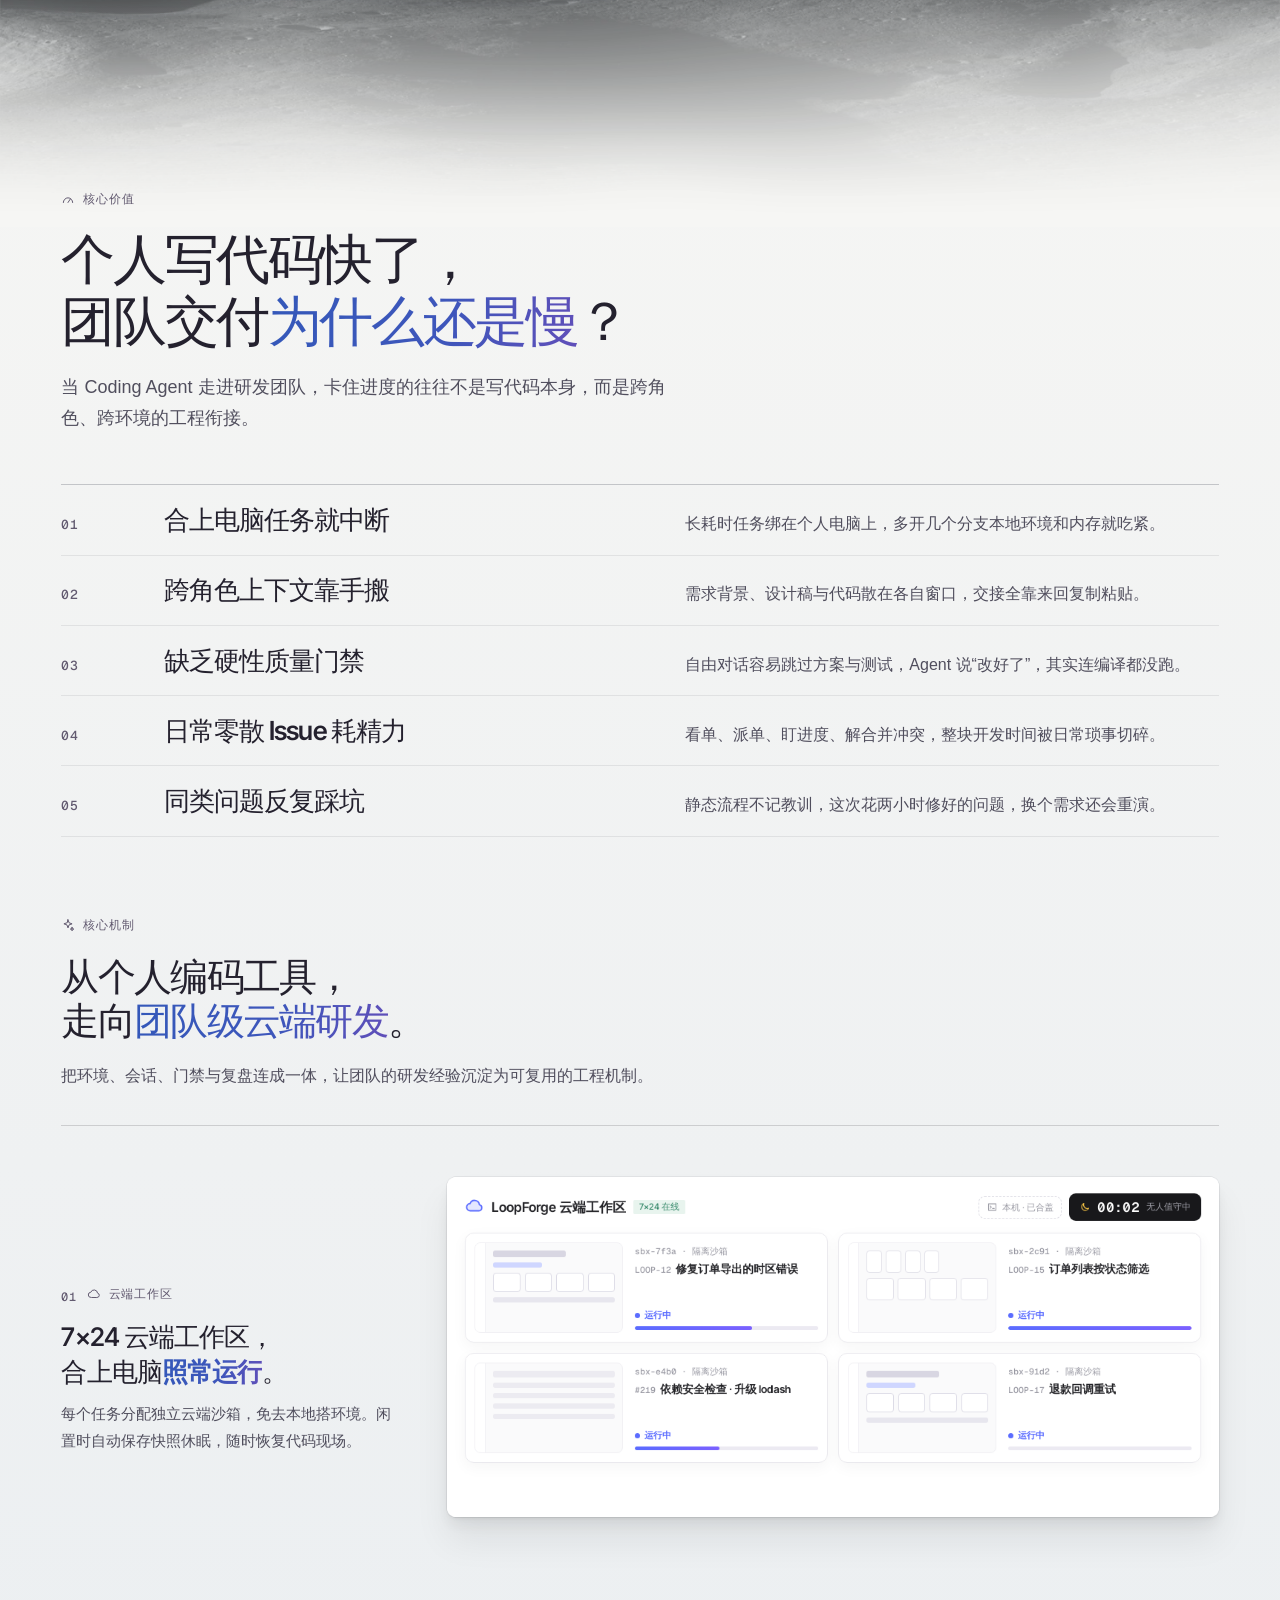
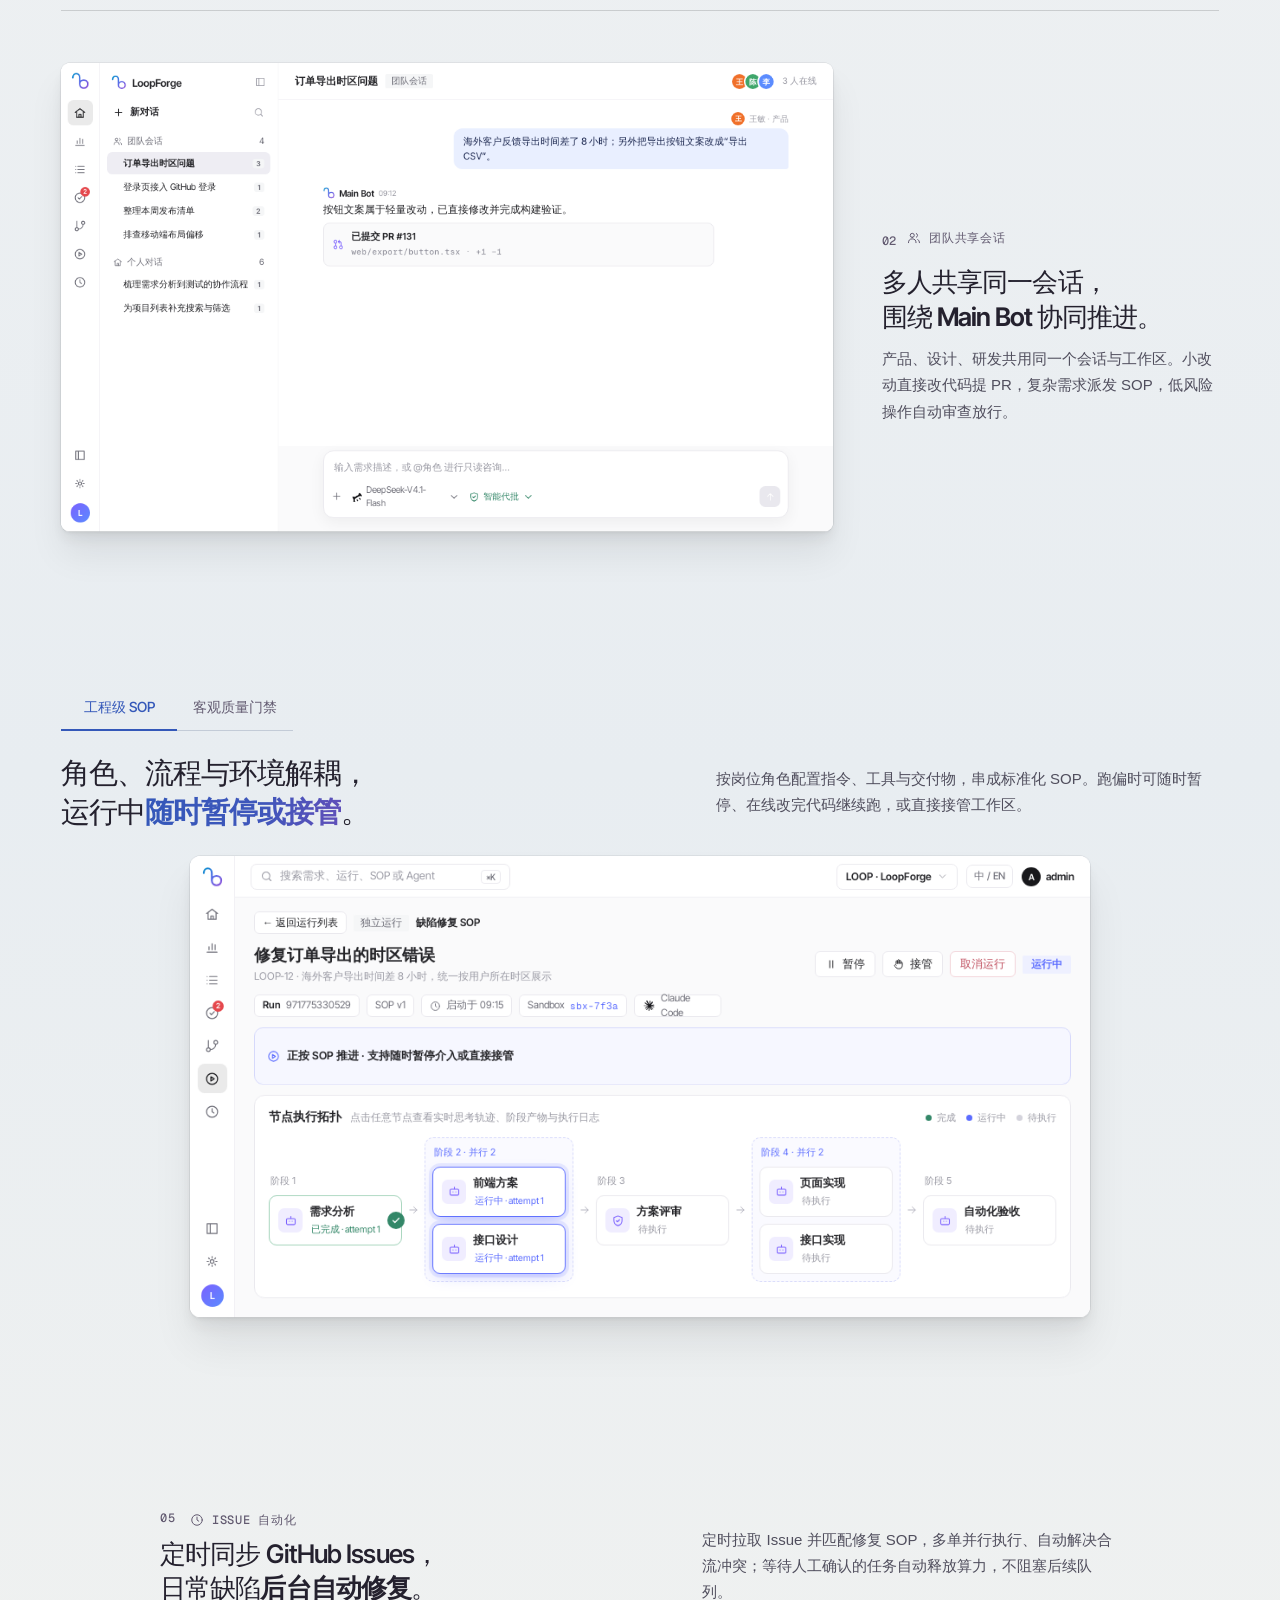
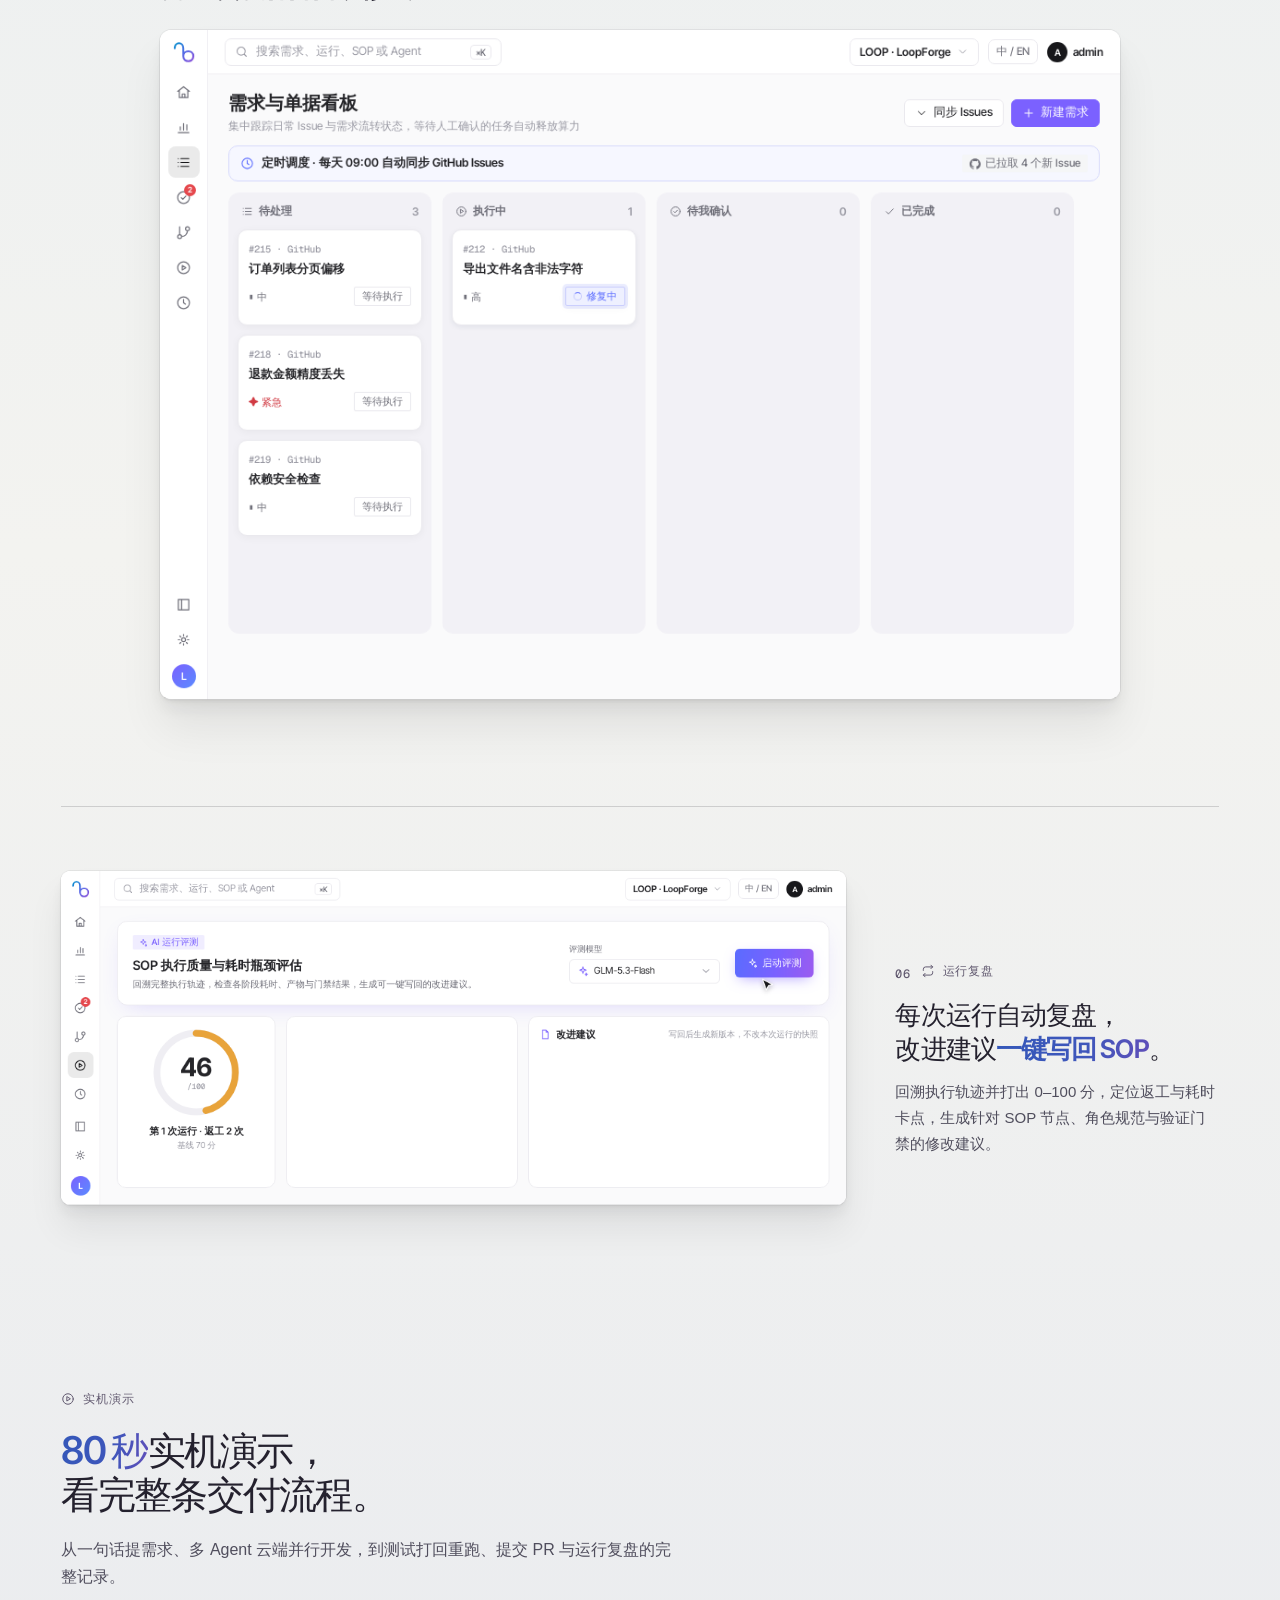
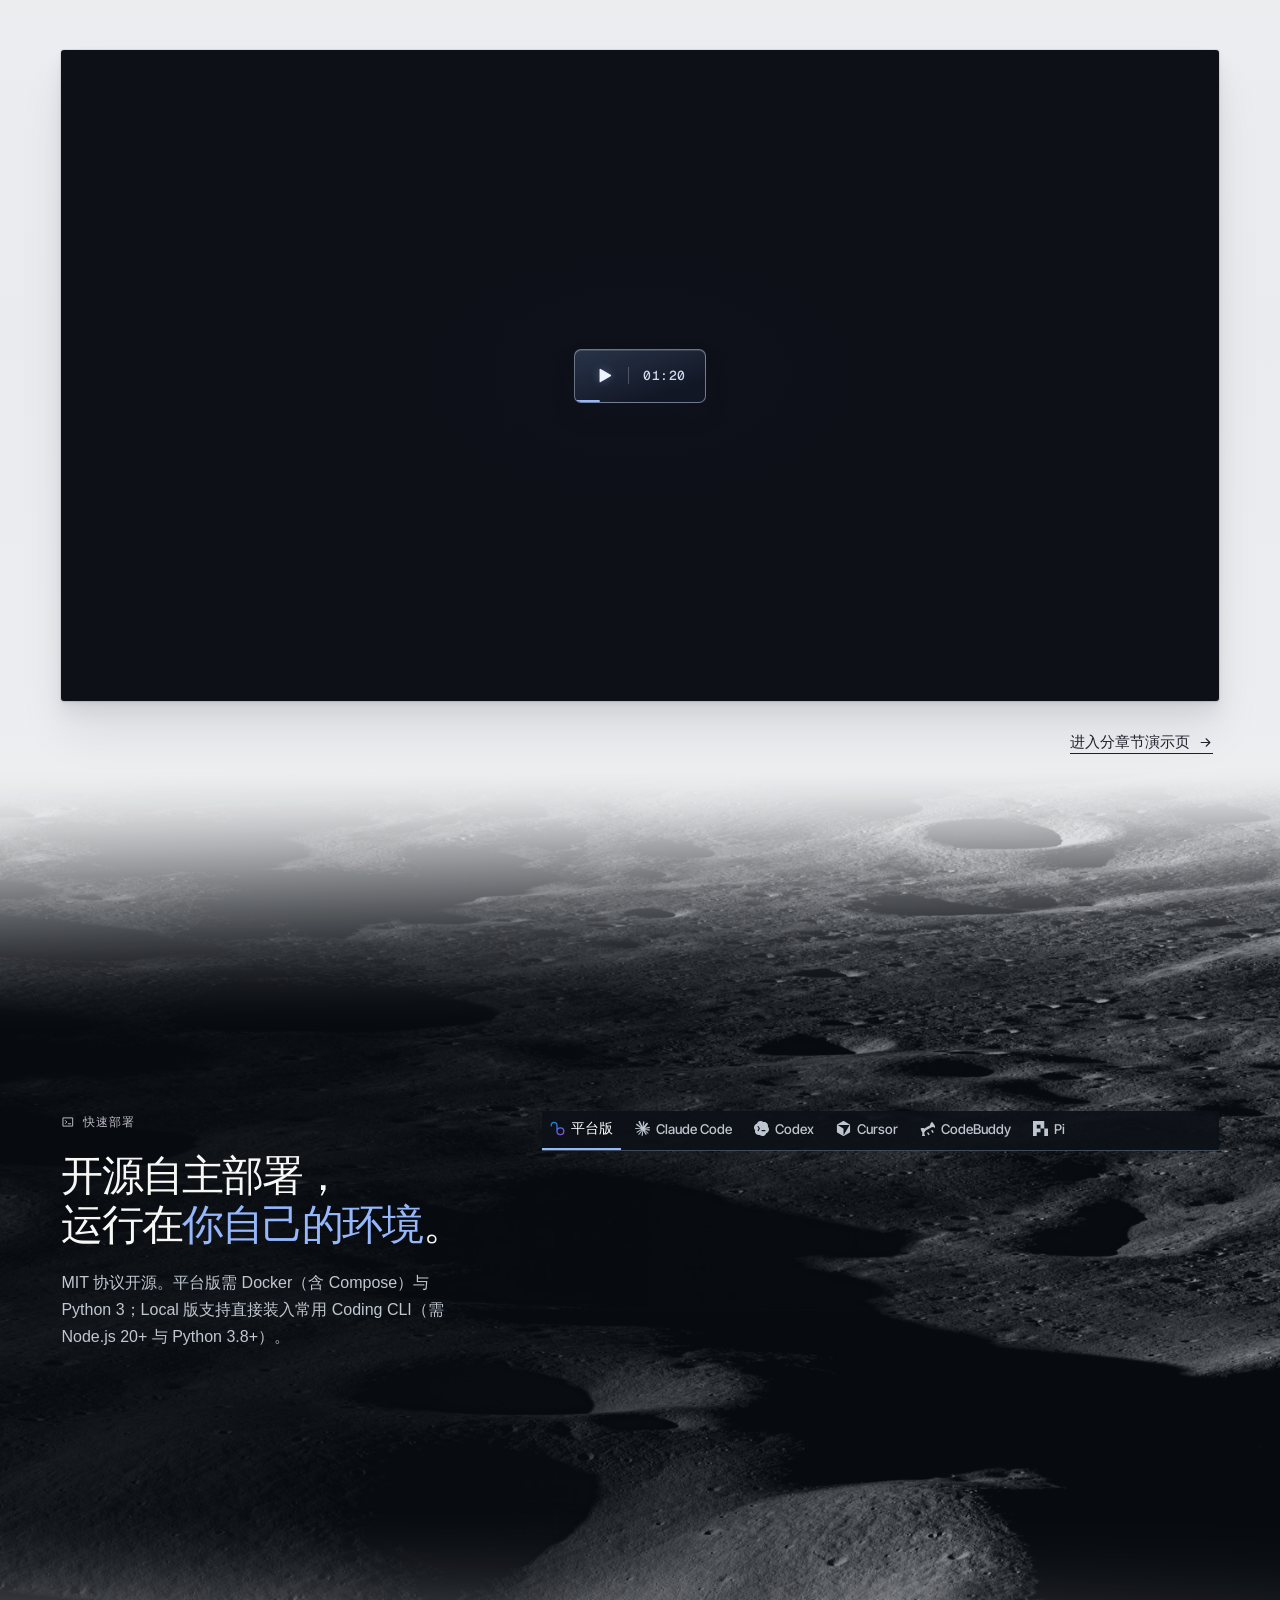
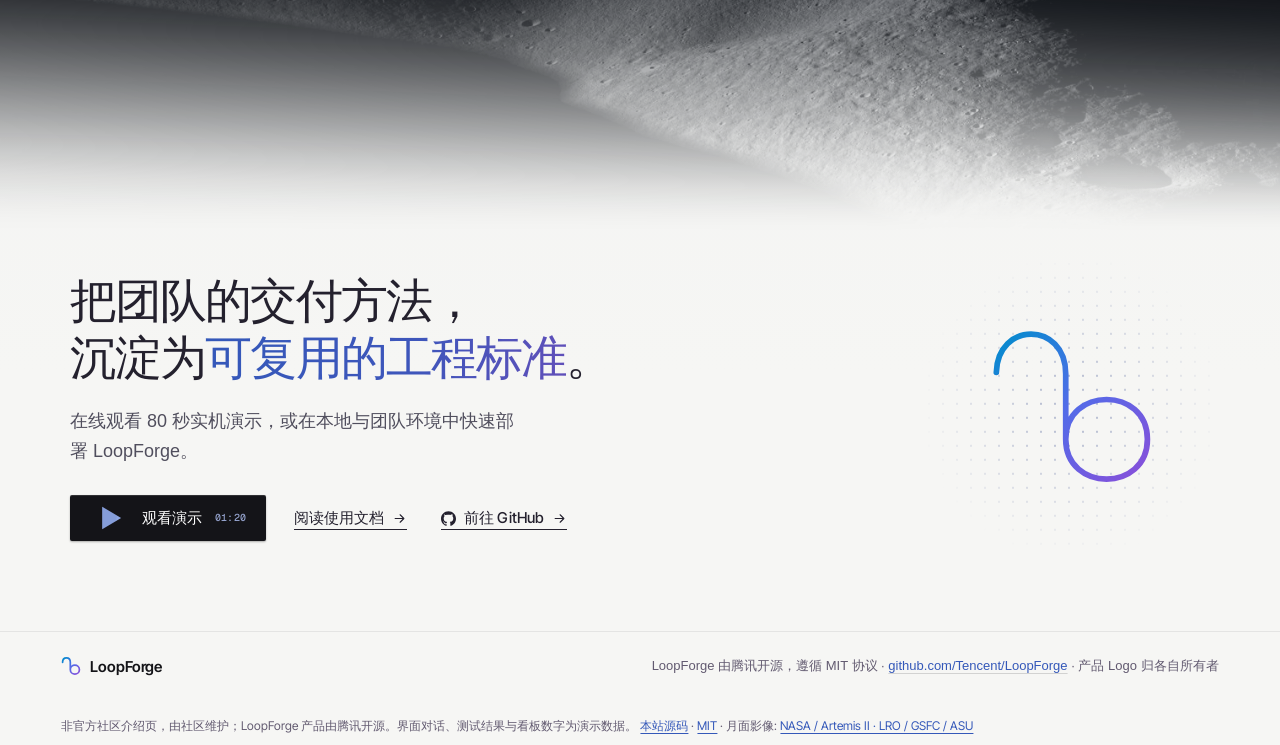
==== commit 53997c01: "Integrate the lunar homepage, Journal, and shared navigation" ====
--- a/index.html
+++ b/index.html
@@ -1,13 +1,18 @@
-<!doctype html><html lang="zh-CN"><head><meta charset="utf-8"><meta name="viewport" content="width=device-width,initial-scale=1">
+<!doctype html><html lang="zh-CN" data-type="software"><head><meta charset="utf-8"><meta name="viewport" content="width=device-width,initial-scale=1">
 <title>LoopForge · 开源的云端 AI 自进化交付平台</title>
 <meta name="description" content="LoopForge 是 MIT 开源、可自主部署的云端 AI 自进化交付平台：7×24 云端沙箱、多人共享会话与 Main Bot、带质量门禁的工程 SOP、GitHub Issue 自动化与运行复盘。">
 <meta property="og:title" content="LoopForge · 开源的云端 AI 自进化交付平台"><meta property="og:description" content="把团队的交付方法，变成 Agent 可执行的 Loop。">
 <meta property="og:type" content="website"><meta property="og:url" content="https://loopforge.cn/">
+<meta name="page-type" content="software"><meta name="site-kind" content="software">
+<meta name="theme-color" content="#0b0e11">
 <meta name="referrer" content="no-referrer"><link rel="icon" type="image/svg+xml" href="favicon.svg">
-<link rel="preload" href="site/fonts/inter-tight-latin-wght-normal.woff2" as="font" type="font/woff2" crossorigin>
-<link rel="stylesheet" href="site/site.css?v=38">
+<link rel="stylesheet" href="site/site.css?v=39">
+<link rel="stylesheet" href="site/home.css?v=3">
+<link rel="stylesheet" href="site/chrome.css?v=8">
+<link rel="stylesheet" href="site/home-candidate.css?v=47">
 <link rel="alternate" type="application/rss+xml" title="LoopForge 博客" href="https://loopforge.cn/blog/feed.xml">
 </head><body>
+<a class="skip-link" href="#main">跳到内容 / Skip to content</a>
 <div id="app"></div>
-<script src="site/content.js?v=37"></script><script src="site/nav.js?v=2"></script><script src="site/flow.js?v=37"></script>
+<script src="site/content.js?v=40"></script><script src="site/nav.js?v=8"></script><script src="site/phase-film.js?v=2"></script><script src="site/lunar-surface.js?v=3"></script><script src="site/flow.js?v=66"></script>
 </body></html>
--- a/site/site.css
+++ b/site/site.css
@@ -1,3 +1,4 @@
+@import url(nav-menu.css?v=1);
 /* ---------- self-hosted Latin fonts (Chinese uses system fonts) ---------- */
 @font-face{font-family:"Montserrat";src:url(fonts/montserrat-latin-600-normal.woff2) format("woff2");font-weight:600;font-display:swap}
 @font-face{font-family:"Inter Tight";src:url(fonts/inter-tight-latin-wght-normal.woff2) format("woff2");font-weight:100 900;font-display:swap}
@@ -71,30 +72,6 @@
 @keyframes lgdraw{from{stroke-dashoffset:100}to{stroke-dashoffset:0}}
 @keyframes lgtxt{from{opacity:0;transform:translateX(-8px);filter:blur(4px)}to{opacity:1;transform:none;filter:none}}
 body.still .brand *{animation:none!important}
-.links{display:flex;gap:2px;margin-right:12px}
-.links{align-items:center}
-.links>a,.nd-t{position:relative;padding:6px 12px;font:500 14.5px var(--sans);color:var(--mute);transition:color .2s}.links>a:hover,.nd-t:hover,.nd.open .nd-t{color:var(--ink)}
-.links>a.on,.nd.on .nd-t{color:var(--ink)}.links>a.on:before,.nd.on .nd-t:before{content:"";position:absolute;left:0;top:50%;width:5px;height:5px;margin-top:-2.5px;border-radius:50%;background:var(--acc)}
-/* product dropdown */
-.nd{position:relative}
-.nd-t{all:unset;position:relative;display:inline-flex;align-items:center;gap:3px;cursor:pointer;padding:6px 10px 6px 12px;font:500 14.5px var(--sans);color:var(--mute);transition:color .2s}
-.nd-t .ic{width:14px;height:14px;transition:transform .35s var(--e-out)}.nd.open .nd-t .ic{transform:rotate(180deg)}
-.nd-t:focus-visible{outline:2px solid var(--acc);outline-offset:2px;border-radius:6px}
-.nd-p{position:absolute;left:50%;top:100%;padding-top:12px;width:330px;margin-left:-165px;visibility:hidden;opacity:0;transform:translateY(-6px) scale(.98);transform-origin:50% 0;transition:opacity .2s var(--e-out),transform .35s var(--e-out),visibility 0s .35s}
-.nd.open .nd-p{visibility:visible;opacity:1;transform:none;transition-delay:0s}
-.nd-in{position:relative;display:flex;flex-direction:column;gap:2px;padding:6px;border-radius:14px;background:var(--raised);box-shadow:var(--lift2),inset 0 0 0 1px var(--rule)}
-.nd-in:before{content:"";position:absolute;left:50%;top:-5px;width:10px;height:10px;margin-left:-5px;transform:rotate(45deg);background:var(--raised);box-shadow:-1px -1px 0 var(--rule)}
-.nd-in a{position:relative;display:flex;align-items:center;gap:12px;padding:10px 12px;border-radius:9px;transition:background .2s}
-.nd-in a:hover,.nd-in a:focus-visible{background:var(--deep);outline:none}
-.nd-i{display:grid;place-items:center;flex:none;width:34px;height:34px;border-radius:9px;color:var(--ink);background:var(--paper);box-shadow:inset 0 0 0 1px var(--rule);transition:color .25s,box-shadow .25s,transform .45s var(--e-spr)}
-.nd-i .ic{width:17px;height:17px}
-.nd-in a:hover .nd-i{color:var(--acc);box-shadow:inset 0 0 0 1px rgba(82,108,232,.3);transform:rotate(-6deg) scale(1.06)}
-.nd-x{display:flex;flex-direction:column;gap:2px;min-width:0}
-.nd-x b{font:500 14px/1.3 var(--zh);color:var(--ink)}:lang(en) .nd-x b{font-family:var(--sans)}
-.nd-x small{font:400 12.5px/1.4 var(--zh);color:var(--faint)}:lang(en) .nd-x small{font-family:var(--sans)}
-.nd-in a.on .nd-x b{color:var(--acc)}
-.links>a.nm-only{display:none}
-.nmb{all:unset;display:none;place-items:center;width:34px;height:34px;margin-left:2px;border-radius:8px;cursor:pointer;color:var(--ink)}.nmb .ic{width:20px;height:20px}.nmb .x,.nav.mo .nmb .m{display:none}.nav.mo .nmb .x{display:block}
 .lang{display:flex;border:1px solid var(--rule);border-radius:999px;padding:2px;margin-right:6px}.lang button{all:unset;cursor:pointer;font:500 12px var(--mono);color:var(--faint);padding:3px 9px;border-radius:999px}.lang button.on{background:var(--raised);color:var(--ink);box-shadow:var(--lift1)}
 .ghs{display:inline-flex;align-items:center;gap:8px;height:34px;padding:0 13px;border-radius:999px;border:1px solid var(--rule);background:var(--raised);font:500 13.5px var(--sans);color:var(--ink);box-shadow:var(--lift1)}
 /* hero */
@@ -120,7 +97,6 @@
 /* pains: an editorial list */
 .pains{margin-top:64px;border-top:1px solid var(--edge)}
 .pain{display:grid;grid-template-columns:64px 44px minmax(0,1fr) minmax(0,1.1fr);gap:20px;align-items:center;padding:26px 0;border-bottom:1px solid var(--rule);transition:background .3s}
-.pain:hover{background:linear-gradient(90deg,rgba(82,108,232,.05),transparent 60%)}
 .pn{font:500 13px var(--mono);color:var(--faint)}
 .pi{width:36px;height:36px;border-radius:8px;display:grid;place-items:center;background:var(--raised);box-shadow:var(--lift1),inset 0 0 0 1px var(--rule);color:var(--ink)}.pi .ic{width:18px;height:18px}
 .pain h3{margin:0;font:300 28px/1.25 var(--zh);letter-spacing:-.01em;color:var(--ink)}:lang(en) .pain h3{font-family:var(--sans);font-weight:300;letter-spacing:-.02em}
@@ -362,14 +338,8 @@
  .pain{grid-template-columns:44px 40px minmax(0,1fr)}.pain p{grid-column:3}
 }
 @media (max-width:760px){
- .nbar{padding:0 16px}.links,.ghs .gtx{display:none}.ghs{padding:0 9px}
- .nmb{display:grid}.nbar>.btn-k.sm,.ghs .gct{display:none}.nav.mo .links>a.nm-only{display:block}
- .nav.mo{background:var(--paper);border-color:var(--rule);-webkit-backdrop-filter:none;backdrop-filter:none}.nav.mo .nprog{display:none}html.nmo,html.nmo body{overflow:hidden}
- .nav.mo .links{display:flex;flex-direction:column;align-items:stretch;gap:0;position:fixed;top:64px;left:0;right:0;bottom:0;margin:0;padding:12px 16px 32px;overflow-y:auto;overscroll-behavior:contain;background:var(--paper);animation:nmo-in .22s var(--e-out)}
- @keyframes nmo-in{from{opacity:0;transform:translateY(-6px)}}
- .nav.mo .links>a{padding:14px 4px;font-size:17px;color:var(--ink);border-bottom:1px solid var(--rule)}.nav.mo .links>a:before,.nav.mo .links>a:after{display:none}
- .nav.mo .nd-t{display:none}.nav.mo .nd-p{position:static;width:auto;margin:0 0 8px;padding:0;visibility:visible;opacity:1;transform:none}
- .nav.mo .nd-in{padding:0;background:none;box-shadow:none}.nav.mo .nd-in:before{display:none}.nav.mo .nd-in a{padding:12px 4px}
+ .nbar{padding:0 16px}.ghs .gtx{display:none}.ghs{padding:0 9px}
+ .nbar>.btn-k.sm,.ghs .gct{display:none}
  .wrap{padding-left:18px;padding-right:18px}
  .hx{grid-template-columns:minmax(0,1fr)}.ags{flex-wrap:wrap;gap:12px 16px}.ags small{flex-basis:100%;margin:0}.ags .sep{display:none}
  .hero{padding:110px 18px 0}.hero h1.h{font-size:38px}:lang(en) .hero h1.h{font-size:44px}.hxl .kick{margin-bottom:18px}.hxr .sub{font-size:16px}
@@ -388,14 +358,13 @@
 }
 /* ---------- motion layer ---------- */
 .nprog{position:absolute;left:0;right:0;bottom:-1px;height:1.5px;background:linear-gradient(90deg,#008DCC,#526CE8 50%,#8A4ED9);transform:scaleX(0);transform-origin:0 50%;opacity:0;transition:opacity .3s}.nav.sc .nprog{opacity:1}
-.links>a:after{content:"";position:absolute;left:12px;right:12px;bottom:1px;height:1px;background:currentColor;transform:scaleX(0);transition:transform .35s var(--e-out)}.links>a:hover:after{transform:scaleX(1)}
 .lang button{transition:background .25s,color .25s,box-shadow .25s}.lang button:not(.on):hover{color:var(--ink)}
 .btn-k{position:relative;overflow:hidden;transition:background .25s,transform .35s var(--e-out),box-shadow .35s var(--e-out)}
 .btn-k:after{content:"";position:absolute;top:0;bottom:0;left:-60%;width:40%;background:linear-gradient(100deg,transparent,rgba(255,255,255,.18),transparent);transform:skewX(-18deg);pointer-events:none}
 .btn-k:hover{transform:translateY(-1px);box-shadow:0 10px 24px -10px rgba(20,20,30,.55)}.btn-k:hover:after{left:130%;transition:left .7s var(--e-out)}
 .btn-k:active,.btn-t:active,.ghs:active,.tabs button:active,.ibh button:active,.rp:active{transform:scale(.97);transition-duration:.08s}
-.ghs{transition:transform .35s var(--e-out),box-shadow .35s var(--e-out),border-color .25s}.ghs .mk{transition:transform .5s var(--e-spr)}
-.ghs:hover{transform:translateY(-1px);border-color:var(--edge);box-shadow:0 8px 18px -10px rgba(20,20,30,.35)}.ghs:hover .mk{transform:rotate(-10deg) scale(1.1)}
+.ghs .mk{transition:transform .5s var(--e-spr)}
+.ghs:hover .mk{transform:rotate(-10deg) scale(1.1)}
 .ghs .gsw{position:relative;width:16px;height:16px;display:grid;place-items:center;flex:none}
 .ghs .gsw>span{grid-area:1/1;display:grid;place-items:center;transition:opacity .3s var(--e-out),filter .3s var(--e-out),transform .55s var(--e-spr)}
 .ghs .gsw svg{display:block}.ghs .g1 .mk{width:16px;height:16px;flex-basis:16px;transform:none!important}
@@ -417,8 +386,6 @@
 .ags:hover .ag:not(:hover){opacity:.4}.ag:hover{transform:translateY(-3px) scale(1.18)}
 .ag:after{content:attr(data-tip);position:absolute;left:50%;bottom:calc(100% + 10px);padding:4px 8px;border-radius:5px;background:var(--ink);color:#fff;font:500 11px/1.3 var(--sans);white-space:nowrap;letter-spacing:0;text-transform:none;opacity:0;transform:translate(-50%,4px);pointer-events:none;transition:opacity .2s,transform .3s var(--e-out)}
 .ag:hover:after{opacity:1;transform:translate(-50%,0)}
-.pn,.pain h3{transition:color .3s,transform .45s var(--e-out)}.pi{transition:transform .5s var(--e-spr),box-shadow .3s,color .3s}.pi .ic{transition:transform .5s var(--e-spr)}
-.pain:hover .pn{color:var(--acc)}.pain:hover h3{transform:translateX(6px)}.pain:hover .pi{transform:translateY(-2px);color:var(--acc);box-shadow:0 8px 18px -8px rgba(82,108,232,.45),inset 0 0 0 1px rgba(82,108,232,.3)}.pain:hover .pi .ic{transform:rotate(-12deg) scale(1.1)}
 .kick .ic{transition:transform .5s var(--e-spr)}.sec-h:hover .kick .ic,.sth:hover .kick .ic{transform:rotate(-12deg) scale(1.15)}
 .stn{transition:opacity .4s,transform .6s var(--e-out)}.stp:hover .stn{transform:translateX(4px)}
 .stage{transition:box-shadow .4s}.stage:hover{box-shadow:inset 0 0 0 1px var(--edge)}
--- a/site/home.css
+++ b/site/home.css
@@ -0,0 +1,200 @@
+@font-face{font-family:Editorial;src:url(home/editorial.ttf) format('truetype');font-style:italic;font-display:swap}
+:root{--accent-ink:#4058cc;--gutter:clamp(20px,4.8vw,76px);--frame:min(100%,1536px)}
+body:after{display:none}
+.nav,.nav.sc{background:rgba(247,247,246,.97);border-bottom:1px solid #d9d9d8}
+.nbar,.wrap,.ft{max-width:1536px;padding-inline:var(--gutter)}
+.nbar{height:68px}
+.lang,.lang button,.ghs,.tg,.rcf span,.rst span,.kst>span{border-radius:2px}
+.lang,.ghs{background:none;box-shadow:none}
+.lang{border:none;border-left:1px solid var(--edge);padding-inline-start:10px;gap:2px}
+.lang button.on{color:var(--accent-ink);box-shadow:inset 0 -1px var(--accent-ink);background:none}
+.ghs{border:0;padding-inline:8px}.btn-k,.btn-k.sm{border-radius:2px}
+.links>a:hover,.nd-t:hover,.nd-in a:hover .nd-x b{color:var(--accent-ink)}
+.hero{max-width:none;padding:68px 0 0;overflow:visible}
+.hero:before{display:none}.hx{display:block}
+.hxl{isolation:isolate;position:relative;overflow:hidden;background:#0b0e11;color:#fff}
+.cover-copy{position:relative;z-index:1;max-width:1536px;margin:auto;padding:clamp(42px,4.5vw,78px) var(--gutter) clamp(38px,4.2vw,68px)}
+.cover-image{position:absolute;inset:0 0 0 43%;z-index:-1;background:linear-gradient(90deg,#0b0e11 0%,rgba(11,14,17,.77) 18%,rgba(11,14,17,.1) 57%,transparent 73%),var(--cover) 68% 50% / cover no-repeat}
+.hxl .kick{margin-bottom:24px;color:#ced5e4}
+.hxl .kick .led{height:2px;width:27px;border-radius:0;box-shadow:none;background:var(--grad);animation:none}
+.hero h1.h,:lang(en) .hero h1.h{font:620 clamp(44px,4.8vw,80px)/1.14 var(--sans);color:#fff;letter-spacing:-.048em}
+.hero h1 em{color:#e6eaf3;font-weight:inherit;background:none}
+.hxl .loop-word{display:inline-block;font-family:Editorial,Georgia,serif;font-size:1.20em;line-height:.86;font-style:italic;font-weight:400;letter-spacing:-.045em;color:#d8dfff}
+.cover-copy .sub{margin:23px 0 0;max-width:min(52%,680px);font:400 clamp(14px,1.13vw,18px)/1.75 var(--sans);color:#d1d5dd}
+.cover-copy .cta{margin-top:25px;gap:22px}
+.cover-copy .btn-k{background:#f5f5f1;color:#15171c;box-shadow:none}.cover-copy .btn-t{color:#f4f6ff;background-image:linear-gradient(#a9b5e6,#a9b5e6)}
+.hxr{position:relative;z-index:4;display:block;max-width:1536px;margin:auto;padding:0 var(--gutter)}
+.hxr .ags{display:flex;align-items:center;gap:clamp(11px,1.3vw,21px);min-height:84px;border-bottom:1px solid var(--edge);margin:0;padding-block:16px}
+.ags small{color:#575c68}.ags .mk{width:21px;height:21px;flex-basis:21px}
+.ag[data-tip]:focus-visible{outline:1px solid var(--accent-ink);outline-offset:5px}
+.ag[data-tip]:focus-visible:after,.ag[data-tip].inspect:after{opacity:1;transform:translate(-50%,0)}
+.ag[data-tip].inspect,.ag[data-tip]:focus-visible{transform:translateY(-3px) scale(1.18)}
+.ags:has(.inspect) .ag:not(.inspect){opacity:.4}
+.hwin{position:relative;max-width:calc(1536px - 2 * var(--gutter));margin:clamp(28px,3.5vw,52px) auto 0;width:calc(100% - 2 * var(--gutter))}
+.atag b{background:#e8edff;color:#354cb1;box-shadow:none;border-radius:1px}.atag i{background:#8497e0}
+.why,.story,.video{padding-top:clamp(84px,9vw,147px)}
+.sec-h>.kick,.stt>.kick,.sec-h .kick .ic{color:var(--accent-ink)}
+.sec-h .h,.stt .h,.fin .h{font-family:var(--sans);font-weight:570;letter-spacing:-.045em}
+.sec-h .h,.fin .h{font-size:clamp(37px,4.2vw,66px);line-height:1.15}
+.stt .h{font-size:clamp(30px,2.8vw,43px);line-height:1.22}
+.sec-h .h em,.stt .h em,.fin .h em{color:var(--accent-ink);background:none;font-weight:inherit}
+.sub,.pain p{font-weight:400}
+.why{scroll-margin-top:clamp(-147px,-9vw,-72px)}
+.pains{list-style:none;margin:clamp(30px,4vw,58px) 0 0;padding:0;border-top:1px solid var(--ink)}
+.pain{grid-template-columns:clamp(40px,6vw,92px) minmax(0,.93fr) minmax(0,1fr);gap:clamp(12px,2vw,32px);align-items:baseline;padding:clamp(13px,1.3vw,21px) 0;transition:none}
+.pain .pn{font:500 13px/1.6 var(--mono);letter-spacing:.03em;color:var(--accent-ink)}
+.pain h3,:lang(en) .pain h3{font:570 clamp(22px,2.05vw,34px)/1.35 var(--sans);letter-spacing:-.035em;text-wrap:pretty}
+.pain p{grid-column:auto;max-width:35em;color:#555864;line-height:1.75}
+@media (any-hover:hover){
+ .pain{position:relative;isolation:isolate}
+ .pain::before,.pain::after{content:"";position:absolute;inset:0;pointer-events:none;transform:scaleX(0);transform-origin:left;transition:transform .34s cubic-bezier(.22,.72,.22,1)}
+ .pain::before{z-index:-1;background:#eceff9}
+ .pain::after{top:auto;height:2px;background:var(--accent-ink);transition-duration:.44s}
+ .pain:hover::before,.pain:hover::after{transform:scaleX(1)}
+}
+@media (prefers-reduced-motion:reduce){
+ .pain::before,.pain::after{transition:none}
+}
+@media(max-width:760px){
+ .pains .pain{grid-template-columns:30px minmax(0,1fr);gap:4px 10px;padding:13px 0}
+ .pain p{grid-column:2;font-size:15px}
+}
+.stp{margin-top:clamp(68px,7.5vw,118px)}.sth{align-items:start;border-bottom-color:var(--edge)}
+.stn{font:italic 400 clamp(46px,5.3vw,79px)/.94 Editorial,Georgia,serif;color:var(--accent-ink)}
+.stage{border-radius:3px;background-color:#e9ebef;background-image:none;box-shadow:inset 0 0 0 1px #dadedf}
+.stage:before{display:none}.vframe{border-radius:3px}
+.deploy.wrap{position:relative;margin:clamp(80px,9vw,145px) auto 0;padding-block:clamp(54px,6vw,94px);display:grid;grid-template-columns:minmax(290px,.8fr) minmax(0,1.3fr);gap:clamp(32px,5vw,88px);isolation:isolate;scroll-margin-top:0}
+.deploy:before{content:"";position:absolute;inset:0 calc(50% - 50vw);z-index:-1;
+ background-color:#101419;
+ background-image:linear-gradient(100deg,#101419 12%,#101419e8 36%,#1014196e 76%,#10141999),url(home/terminator.webp);
+ background-position:center,right 58%;background-repeat:no-repeat;background-size:cover,auto 160%}
+.deploy .tabs{background:#121720e8}
+.deploy .ibox{background:#141a22f2}
+.deploy .inote{justify-self:start;padding:4px 8px;background:#101419ec;color:#cbd2dd}
+@media(max-width:600px){.deploy:before{background-position:center,right top;background-size:cover,auto 82%}}
+.deploy .kick,.deploy .kick .ic{color:#b0befe}.deploy .h{color:#f7f7f6;font-size:clamp(32px,3.25vw,54px);line-height:1.18}
+.deploy .h em{color:#b2c0ff}.deploy .sub{color:#bfc7d0;font-size:16px}
+.dep2{min-width:0;margin:0;gap:15px;align-content:start;max-width:none}
+.tabs{max-width:100%;background:transparent;border-radius:0;box-shadow:none;gap:0 6px;padding:0;justify-self:stretch;border-bottom:1px solid #38414d}
+.tabs button{color:#bdc5d0;padding:9px 8px 12px;gap:6px}
+.tabs button .mk{color:inherit}.tabs button.act{color:white}
+.tabs button:focus-visible{outline:1px solid #a2b5ff;outline-offset:-2px}
+.tabs .ind{top:0;bottom:auto;height:2px;background:#92a6ff;box-shadow:none;border-radius:0}
+.ibox{border:1px solid #414b59;border-radius:3px;background:#191f26;box-shadow:none;min-height:182px;font-size:clamp(12px,1.02vw,15px)}
+.ibh{color:#a0afc2}.ibh button{color:#d8e0ef}.ibh i{background:#536072;width:7px;height:7px}
+.ibox .row{padding-top:5px}.ibox .row:first-of-type{padding-top:13px}.ibox code{white-space:pre-wrap;overflow-wrap:anywhere}
+.ibox .row span,.ibox .ps{color:#a6bafa}.ibox .ed{color:#a6b0bd;line-height:1.65}
+.inote{color:#aeb8c4;font-weight:400;line-height:1.7}.inote code{color:#e3e8f1;background:#252c35}.inote a{color:#becbff}
+.fin{margin:0;padding:clamp(65px,8vw,128px) var(--gutter);background:var(--paper)}
+@media(max-width:1020px){.deploy.wrap{grid-template-columns:1fr;gap:24px}.dep2{max-width:820px}.deploy .sec-h{max-width:720px}.hero h1.h,:lang(en) .hero h1.h{font-size:clamp(40px,6.2vw,62px)}.cover-copy .sub{max-width:62%}}
+@media(max-width:760px){
+ .nbar{height:60px}.nav.mo .links{top:60px}.hero{padding-top:60px}
+ .cover-copy{padding-block:38px 35px}.hxl .kick{margin-bottom:22px}
+ .hero h1.h,:lang(en) .hero h1.h{font-size:clamp(32px,6.1vw,49px);line-height:1.18}
+ .hero .h .hl{display:block!important}
+ .cover-image{left:31%;background-position:center,70% center;opacity:.72}
+ .cover-copy .sub{max-width:min(79%,430px);margin-top:18px;font-size:14px;line-height:1.7}
+ .cover-copy .cta{margin-top:20px}
+ .hxr .ags{gap:13px;min-height:82px;padding-block:16px}.ags small{flex-basis:100%}
+ .ags .mk{width:17px;height:17px;flex-basis:17px}
+ .why,.story,.video{padding-top:72px}.pains{margin-top:24px}.pain{padding:18px 5px}
+ .stp,.stp:first-of-type{margin-top:52px}.stn{font-size:38px}.sth{grid-template-columns:40px minmax(0,1fr);gap:8px 13px}.sth .sub{grid-column:2}
+ .sth .stt .h{font-size:26px}.stt .kick{margin-bottom:8px}.sec-h .h,.fin .h{font-size:clamp(29px,6.5vw,42px)}
+ .deploy .h{font-size:clamp(30px,6.5vw,42px)}.deploy.wrap{padding-block:43px;gap:22px}
+ .tabs button{padding:8px 6px 10px;font-size:12px}.ibox .row,.ibox .st,.ibox .ed{padding-inline:12px}
+}
+
+.ag.wx .qr{translate:var(--qr-nudge,0px) 0}
+@media(max-width:760px){
+ .deploy .h .hl{display:block!important}
+ .cover-image{opacity:.60}
+ .hero h1.h{font-size:clamp(26px,7.45vw,43px)}
+ .cover-copy .sub{max-width:min(88%,440px)}
+}
+@media(min-width:761px) and (max-width:980px){
+ .nbar{gap:6px;padding-inline:22px}.nbar>.btn-k.sm{display:none}.nbar .links{margin-right:4px}
+}
+@media(max-width:360px){
+ .nbar{padding-inline:12px;gap:4px}.nbar .lang{padding-inline-start:5px;margin:0}.lang button{padding-inline:7px}
+}
+@media(max-width:760px){.hero{overflow-x:clip}.ag[data-tip="DeepSeek Harness"]:after{left:auto;right:0;transform:translate(0,4px)}.ag[data-tip="DeepSeek Harness"]:is(:hover,:focus-visible,.inspect):after{transform:translate(0,0)}}
+
+.hxl{background:#0b0e11}
+.cover-image{inset:0 0 0 47%;overflow:hidden;background:transparent;opacity:1;mask-image:linear-gradient(90deg,transparent,#000 24%)}
+.cover-image .camera-frame{position:relative;width:100%;height:100%;overflow:hidden}
+.cover-image img{display:block;width:100%;height:100%;object-fit:cover;object-position:40% 50%;transform-origin:41% 50%}
+.cover-copy{max-width:1804px;padding-block:37px 44px}
+.cover-copy .kick{margin:0;gap:11px;color:#b5bdc5;font:500 12px/1.55 var(--mono);letter-spacing:.13em}
+.cover-copy .kick .led{display:block;width:26px;height:2px;background:linear-gradient(100deg,#008dcc,#526ce8 50%,#8a4ed9);box-shadow:none;border-radius:0}
+.home-wordmark{margin-top:22px;font:680 clamp(2rem,3.2vw,3.8rem)/1 var(--sans);letter-spacing:-.048em;color:#eaf0f4}
+.hero h1.h,:lang(en) .hero h1.h{margin:20px 0 23px;color:#f5f6f8;font:410 clamp(35px,4.65vw,82px)/1.18 var(--sans);letter-spacing:-.042em}
+.slogan-line{display:block}
+.hero .slogan-line em{font:inherit;color:#bfcff3;background:none}
+.cover-copy .sub{font:400 clamp(.94rem,1.17vw,1.18rem)/1.65 var(--sans);color:#d1d8dc;letter-spacing:.014em;margin:0;max-width:min(48%,37em)}
+.hxr{display:flex;justify-content:space-between;align-items:center;gap:20px}.hxr:after{content:"";position:absolute;bottom:0;inset-inline:var(--gutter);height:1px;background:var(--edge)}.hxr .ags{border:0}.hxr .cta{order:2;flex-shrink:0;margin:0}
+@media(min-width:1700px){.cover-copy{padding-block:52px}.hero h1.h{margin-block:26px 30px}}
+@media(max-width:1000px){.hero h1.h,:lang(en) .hero h1.h{font-size:clamp(34px,4.7vw,47px)}.cover-copy{padding-block:30px}}
+@media(max-width:820px){.hxr{display:block;padding-block:16px}.hxr .cta{margin-bottom:8px}.hxr .ags{min-height:50px}}
+@media(max-width:620px){.cover-copy{padding-block:24px 27px}.cover-image{inset:0 -15% 0 45%;opacity:1;mask-image:linear-gradient(90deg,transparent,#0009 22%,#000 44%)}.cover-image img{object-position:35% 50%}.hero h1.h,:lang(en) .hero h1.h{font-size:clamp(25px,6.25vw,36px);margin:17px 0 19px}.cover-copy .sub{max-width:73%;font-size:.9rem}.home-wordmark{margin-top:20px}.cover-copy .kick{font-size:.73rem}}
+.cover-copy .sub{text-wrap:balance}
+.cover-image{mask-image:linear-gradient(90deg,transparent 0%,rgba(0,0,0,.76) 24%,#000 38%)}
+@supports (background-clip:text){.hero .slogan-line em{background:linear-gradient(105deg,#bce1f7,#c1ccff 58%,#d2c8fa);background-clip:text;color:transparent}}
+@media(max-width:620px){.cover-image{mask-image:linear-gradient(90deg,transparent,#0009 22%,#000 44%)}}
+@media(forced-colors:active){.hero .slogan-line em{color:CanvasText;background:none}}
+
+.nbar .lang{display:inline-flex;align-items:center;flex:none;gap:0;margin:0 3px;padding:0;border:0;border-radius:0;background:none;box-shadow:none}
+.nbar .lang button{box-sizing:border-box;display:grid;place-items:center;min-width:34px;height:40px;padding:0 4px;border:0;border-radius:0;box-shadow:none;background:none;font:480 12px/1 var(--mono);letter-spacing:.035em;color:#686d77;transition:color .16s,translate .14s}
+.nbar .lang [lang="zh-CN"]{font-family:var(--sans);font-size:13px;letter-spacing:.02em}
+.lang-slash{color:#a5a9b2;font:400 13px/1 var(--mono);user-select:none}
+.nbar .lang [aria-pressed=true]{font-weight:680;color:#20283b}
+@media(hover:hover){.nbar .lang button:not([aria-pressed=true]):hover{color:var(--accent-ink);translate:0 -1px}}
+.nbar .lang button:active{translate:0 1px}
+.nbar .lang button:focus-visible{outline:1px solid var(--accent-ink);outline-offset:-2px}
+.nbar .btn-k:after,.hxr .btn-k:after{content:none}
+.nbar .btn-k .ar,.hxr .cta .ar{transition:translate .2s cubic-bezier(.2,.72,.25,1)}
+@media(hover:hover){.nbar .btn-k:hover .ar,.hxr .cta a:hover .ar{translate:3px 0}}
+@media(max-width:420px){.nbar .lang{margin:0}.nbar .lang button{min-width:30px;height:44px;padding:0 2px}}
+@media(prefers-reduced-motion:reduce){.nbar .lang button,.nbar .btn-k .ar,.hxr .cta .ar{transition:none;translate:none!important}}
+
+.eclipse-tone{position:absolute;pointer-events:none}.camera-frame:has(.eclipse-tone) img{filter:url(#eclipse-exposure)}
+.camera-frame .phase-film{position:absolute;inset:0;width:100%;height:100%;display:block;pointer-events:none}
+.camera-frame .phase-film[hidden]{display:none}
+.cover-image .camera-frame img{object-position:63% 53%;transform-origin:63% 53%}
+@media(max-width:620px){.cover-image .camera-frame img{object-position:70% 53%;transform-origin:70% 53%}}
+
+.phase-eclipse{
+ position:absolute;inset:0;z-index:0;overflow:hidden;pointer-events:none;
+ mask-image:radial-gradient(ellipse 73% 145% at 88% 53%,black 27%,rgba(0,0,0,.94) 38%,rgba(0,0,0,.64) 51%,rgba(0,0,0,.27) 65%,rgba(0,0,0,.06) 82%,transparent 100%);
+}
+.phase-eclipse[hidden]{display:none}
+.lunar-camera img{display:block;position:absolute;left:0;top:0;width:1600px;height:1067px;max-width:none;transform-origin:0 0}
+
+.lunar-camera{position:absolute;left:0;top:0;transform-origin:0 0}
+.product-signature{display:flex;align-items:baseline;gap:16px;color:#e4e8ed;font:620 clamp(18px,1.6vw,25px)/1.2 var(--sans);letter-spacing:-.04em}
+.product-signature small{color:#a6b1be;font:460 11px/1.4 var(--mono);letter-spacing:.055em}
+.cover-copy:has(.product-signature){padding-block:clamp(38px,4.8vw,78px) clamp(40px,5vw,80px)}
+.product-signature+.h{margin-top:clamp(24px,2.6vw,41px)}
+@media(max-width:620px){.cover-copy:has(.product-signature){padding-block:32px 36px}.product-signature{gap:12px}.product-signature+.h{margin-top:22px}}
+
+.cover-copy .cta{margin-top:clamp(18px,2vw,28px)}
+.cover-copy .cta .btn-k::after{content:none}
+.cover-copy .cta .btn-k:hover{background:#fff;color:#101216}
+.cover-copy .cta a:focus-visible{outline:2px solid #b8c9ff;outline-offset:4px}
+.hxr .ags{min-height:64px}
+@media(max-width:820px){.hxr{padding-block:0}.hxr .ags{padding-block:14px}}
+
+.community-label{display:none}
+.vframe .play>span{background:rgba(11,14,17,.82);padding:7px 12px;border-radius:2px;color:#fff}
+@media(max-width:760px){.rp{min-height:44px}.tabs button{min-height:44px}.ibh button{min-height:44px;display:inline-flex;align-items:center}.ibh{min-height:54px}}
+@media(min-width:821px){
+ .hxr .ags{width:100%;gap:clamp(16px,1.65vw,28px)}
+ .hxr .ags .sep{display:none}
+ .hxr .ags>a.ag{margin-inline-start:auto}
+ .hxr .ags>a.ag,.hxr .ag.wx{display:inline-flex;align-items:center;gap:8px;min-height:40px;white-space:nowrap}
+ .hxr .community-label{display:inline;font:500 13px/1.3 var(--sans)}
+ .hxr .ags>a.ag::after{content:none}
+ .hxr .ags>a.ag:is(:hover,:focus-visible){transform:none}
+ .hxr .ag:is(:hover,:focus-visible) .community-label{text-decoration:underline;text-underline-offset:4px}
+}
+
+.story > .sec-h .sub { max-width: none; text-wrap: pretty; }
--- a/site/chrome.css
+++ b/site/chrome.css
@@ -0,0 +1,120 @@
+/* Shared navigation finish from the approved homepage. Page layouts stay local. */
+:root{--accent-ink:#4058cc;--gutter:clamp(20px,4.8vw,76px)}
+.nav,.nav.sc{background:rgba(247,247,246,.97);border-bottom:1px solid #d9d9d8}
+.nbar{max-width:1536px;padding-inline:var(--gutter);height:68px}
+.lang,.lang button,.ghs{border-radius:2px}
+.ghs{background:none;box-shadow:none;border:0;padding-inline:8px}
+.btn-k,.btn-k.sm{border-radius:2px}
+.links>a:hover,.nd-t:hover,.nd-in a:hover .nd-x b{color:var(--accent-ink)}
+.nbar .lang{--lang-face:"PingFang SC","Microsoft YaHei",Arial,sans-serif;display:inline-flex;align-items:center;flex:none;gap:0;margin:0 3px;padding:0;border:0;border-radius:0;background:none;box-shadow:none}
+.nbar .lang button{
+  box-sizing:border-box;display:grid;align-items:center;flex:none;height:44px;
+  padding:0;border:0;border-radius:0;box-shadow:none;background:none;white-space:nowrap;
+  font:500 13px/1 var(--lang-face);
+  letter-spacing:normal;color:#686d77;transition:color .16s;
+}
+/* Face both labels toward the separator so the visible gaps stay balanced. */
+.nbar .lang button[lang="zh-CN"]{font-family:var(--lang-face);letter-spacing:normal;min-width:36px;justify-items:end;padding-inline-end:5px}
+.nbar .lang button[lang="en"]{min-width:32px;justify-items:start;padding-inline-start:4.5px;font-size:14px}
+.lang-slash{color:#a5a9b2;font:400 14px/1 Arial,sans-serif;user-select:none}
+.nbar .lang [aria-pressed=true],.nbar .lang button.on{font-weight:600;color:#20283b;background:none;box-shadow:none}
+.nbar .lang button:focus-visible{outline:1px solid var(--accent-ink);outline-offset:-2px}
+.nbar .btn-k:after{content:none}
+.skip-link{position:fixed;top:8px;left:12px;z-index:1000;transform:translateY(-160%);padding:12px 18px;background:#fff;color:#141418;font:500 16px/1.4 var(--sans)}
+.skip-link:focus{transform:none;outline:2px solid #4058cc}
+.site-disclosure{max-width:1536px;margin:auto;padding:0 var(--gutter) 24px;color:#62626c;font:400 12px/1.7 var(--sans)}
+.site-disclosure a{text-decoration:underline;text-underline-offset:3px}
+@media(hover:hover){.nbar .lang button:not([aria-pressed=true]):hover{color:var(--accent-ink);translate:none}}
+@media(min-width:761px) and (max-width:1100px){.nbar{gap:6px;padding-inline:22px}.nbar>.btn-k.sm{display:none}.nbar .links{margin-right:4px}}
+@media(max-width:760px){.nbar{height:60px}.nav.mo .links{top:60px}.nbar>.brand,.nbar>.ghs,.nbar>.nmb{min-height:44px}}
+@media(max-width:420px){.nbar .lang{margin:0}.nbar{padding-inline:14px;gap:4px}}
+@media(prefers-reduced-motion:reduce){.nbar .lang button{transition:none;translate:none!important}}
+
+.nav-search{display:flex;gap:6px;align-items:center;justify-content:center;min-height:44px;padding:0 5px;border:0;background:none;cursor:pointer;color:var(--ink);font:500 14px var(--sans)}
+.nav-search:hover{color:var(--accent-ink)}
+.nav-search .ic{width:17px;height:17px}
+@media(max-width:1100px){.nav-search span{display:none}}
+@media(max-width:760px){.nav-search{width:32px;padding:0}}
+@media(prefers-reduced-motion:no-preference){
+  main:not(:has(> .hero#top)):not(.d-main){animation:page-arrive .24s ease-out}
+  @keyframes page-arrive{from{opacity:.68}to{opacity:1}}
+}
+
+/* Keep the common routes anchored while search and the star count come and go. */
+.nav:has(.nd) { width:100vw; right:auto; }
+.nav .nbar:has(> .links) {
+  display:grid;
+  grid-template-areas:"brand routes language github demo search";
+  grid-template-columns:minmax(max-content,1fr) 344px 78px 140px 144px 64px;
+  gap:8px; height:68px; padding-inline:clamp(20px,4.8vw,76px);
+}
+.nbar:has(> .links) > .sp { display:none; }
+.nbar:has(> .links) > .brand { grid-area:brand; justify-self:start; }
+.nbar:has(> .links) > .links { grid-area:routes; margin:0; }
+.nbar:has(> .links) > .lang { grid-area:language; justify-content:center; margin:0; }
+.nbar:has(> .links) > .ghs { grid-area:github; justify-content:flex-start; }
+.nbar:has(> .links) > .btn-k.sm { grid-area:demo; justify-content:center; }
+.nbar:has(> .links) > .nav-search { grid-area:search; }
+@media(min-width:761px) {
+  .nav .nbar > .links { display:grid; grid-template-columns:48fr 76fr 84fr 72fr 64fr; gap:0; }
+  html:lang(en) .nav .nbar > .links {grid-template-columns:64fr 88fr 52fr 84fr 56fr}
+  .nav .nbar .links > [data-home].on::before {position:static;flex:none;margin:0 4px 0 0}
+  .nav .nbar > .ghs:has(.gct[hidden]) {justify-content:center}
+  .nav .nbar .links > a:not(.nm-only), .nav .nbar .nd-t {
+    box-sizing:border-box; display:flex; align-items:center; justify-content:center;
+    width:100%; min-height:44px; padding:0; white-space:nowrap;
+  }
+}
+@media(min-width:761px) and (max-width:1100px) {
+  .nav .nbar:has(> .links) { grid-template-columns:minmax(max-content,1fr) 320px 76px 138px 30px; grid-template-areas:"brand routes language github search"; padding-inline:18px; gap:5px; }
+  .nav .nbar:has(> .links) > .btn-k.sm { display:none; }
+}
+@media(max-width:760px) {
+  .nav .nbar:has(> .links) { grid-template-areas:"brand language github search menu"; grid-template-columns:minmax(0,1fr) max-content 34px 32px 38px; height:60px; padding-inline:14px; gap:4px; }
+  .nav .nbar:has(> .links) > .nmb { grid-area:menu; width:38px; min-width:0; margin:0; }
+  .nav .nbar:has(> .links) > .links { grid-area:auto; }
+  .nav.mo .nbar > .links { top:60px; }
+  .nav .nbar:has(> .links) > .ghs { justify-content:center; min-width:0; padding:0; }
+}
+@media(max-width:350px) {
+  .nav .nbar:has(> .links) { padding-inline:8px; gap:2px; }
+}
+
+/* The product index uses the same ink, rules and accent as its navigation bar. */
+.nav:has(.nd) {
+  --menu-surface:#fafaf8; --menu-title:#23283a; --menu-copy:#555e70;
+  --menu-rule:#d7dbe3; --menu-edge:#bfc6d4; --menu-ink:#4254a9; --menu-wash:#edf0f8;
+}
+.nav.nav-product {
+  --menu-surface:#141a23; --menu-title:#eef2fa; --menu-copy:#b7c3d5;
+  --menu-rule:#303a48; --menu-edge:#424f61; --menu-ink:#b2c6ff; --menu-wash:#202b3a;
+}
+.nav .nbar .nd-in { gap:0; }
+.nav .nbar .nd-in a {
+  gap:13px; min-height:59px; padding:9px 12px; border:0; border-radius:0;
+  transition:background-color .18s ease;
+}
+.nav .nbar .nd-in a+a { border-top:1px solid var(--menu-rule); }
+.nav .nbar .nd-in .nd-x b { color:var(--menu-title); font-weight:580; }
+.nav .nbar .nd-in .nd-x small { color:var(--menu-copy); }
+.nav .nbar .nd-in .nd-i {
+  width:26px; height:30px; background:transparent; color:var(--menu-ink);
+  border-radius:0; box-shadow:none; transform:none; transition:translate .18s ease;
+}
+.nav .nbar .nd-in a:is(:hover,:focus-visible) { background:var(--menu-wash); }
+.nav .nbar .nd-in a:is(:hover,:focus-visible,.on) .nd-x b { color:var(--menu-ink); }
+.nav .nbar .nd-in a:is(:hover,:focus-visible) .nd-i { translate:2px 0; }
+@media(min-width:761px) {
+  .nav .nbar .nd-in {
+    padding:5px; border:1px solid var(--menu-edge); border-radius:5px;
+    background:var(--menu-surface); box-shadow:0 12px 30px -14px #0a112766;
+  }
+  .nav .nbar .nd-in::before {
+    left:16px; top:-1px; width:38px; height:2px; margin:0; transform:none;
+    background:var(--menu-ink); box-shadow:none;
+  }
+}
+@media(prefers-reduced-motion:reduce) {
+ .nav .nbar .nd-p,.nav .nbar .nd-i,.nav .nbar .nd-in a { transition:none; }
+ .nav .nbar .nd-in a:is(:hover,:focus-visible) .nd-i { translate:none; }
+}
--- a/site/home-candidate.css
+++ b/site/home-candidate.css
@@ -0,0 +1,601 @@
+/* Independent homepage candidate. The existing brand marks and lunar film remain original. */
+:root{--hero-ink:#f1f4fd;--hero-muted:#aebbd2;--hero-rule:#ffffff24}
+html{background:#0b0e11;scrollbar-color:#58667b #0b0e11;scrollbar-width:thin}
+html::-webkit-scrollbar{width:8px;height:8px}
+html::-webkit-scrollbar-track,html::-webkit-scrollbar-corner{background:#0b0e11}
+html::-webkit-scrollbar-thumb,html::-webkit-scrollbar-thumb:hover{background:#58667b;border:2px solid #0b0e11;border-radius:0}
+.nav,.hero{--sans:system-ui,-apple-system,BlinkMacSystemFont,'Segoe UI','PingFang SC','Microsoft YaHei',sans-serif}
+.nav,.nav.sc{background:#0b0e11;border-color:var(--hero-rule);color:var(--hero-ink);backdrop-filter:none}
+.nbar{height:80px;max-width:1536px}
+.nav .brand{color:var(--hero-ink);font:600 19px Montserrat,var(--sans);gap:12px}
+.nav .brand svg{width:29px;height:29px}
+.nav .links>a,.nav .nd-t{display:inline-flex;align-items:center;min-height:44px;font-size:14px;font-weight:450;letter-spacing:.01em;color:#aab6cb}
+.nav .links>a:hover,.nav .nd-t:hover,.nav .nd.open .nd-t{color:#f4f7ff}
+.nav .lang button,.nav .lang-slash{color:#93a0b7}.nav .lang button[aria-pressed=true]{color:#f3f5fc}
+.nav .lang button:not([aria-pressed=true]):hover{color:#c8d6fa;translate:none}
+.nav .ghs,.nav .ghs .mk{color:#c2cee4}.nav .ghs .gct{color:#93a1b9;border-color:#ffffff26}
+.nav .ghs:hover .gct{color:#e9effe}
+.nav .btn-k.sm{height:42px;padding:0 17px;border:1px solid #8398cb55;border-radius:4px;background:#262930;color:#f5f6fa;box-shadow:none;font:450 13px var(--sans);gap:10px}
+.nav .btn-k.sm .ic{width:17px;height:17px;stroke-width:1.5}
+.nav .btn-k.sm:hover{background:#30343d;border-color:#93aaff88;transform:translateY(-1px);box-shadow:0 5px 16px #0002}
+.nav .nmb{color:var(--hero-ink);border-radius:4px;min-width:44px}
+.nav .nd-in{background:#151c28;border:1px solid #ffffff28;box-shadow:0 18px 48px #0004;border-radius:4px}
+.nav .nd-in:before{background:#151c28}
+.nav .nd-in a{color:#e9effa;min-height:64px}.nav .nd-in a:hover{background:#212c40}
+.nav .nd-x small{color:#93a3bc}.nav .nd-in a:hover .nd-x b{color:#bdcdff}
+.nav .nd-i{background:#25324b;color:#aebfff;border-radius:4px;box-shadow:none}
+.nav .links>a.nm-only{display:none}
+.nav :is(a,button):focus-visible,.hero :is(a,button,[tabindex]):focus-visible{outline:2px solid #9aafff;outline-offset:4px}
+/* One coherent title block; Loop remains the visual and verbal anchor. */
+.hero{padding-top:80px;background:#0b0e11;overflow:visible}
+.hx{display:flex;flex-direction:column;gap:0;min-height:calc(100svh - 80px)}
+.hxl{flex:1;display:flex;align-items:center;min-height:610px;background:#0b0e11;isolation:isolate}
+.cover-copy:has(.product-signature){width:100%;max-width:1536px;margin:auto;padding:62px var(--gutter) 55px}
+.product-signature{display:flex;align-items:center;gap:20px;font:430 14px/1.6 var(--sans);letter-spacing:.035em;color:#b6c7ed}
+.product-signature small{font:450 12px/1.4 var(--mono);letter-spacing:.02em;color:#8e9cb4;padding-left:20px;border-left:1px solid #ffffff2b;white-space:nowrap}
+.hero h1.h,:lang(en) .hero h1.h{position:relative;margin:28px 0 26px;max-width:1230px;color:#f0f3fb;font:440 clamp(44px,5.2vw,82px)/1.23 var(--sans);font-variation-settings:'wght' 440,'opsz' 1090;font-synthesis:none;letter-spacing:-.035em}
+.slogan-line{display:block;white-space:nowrap}
+.hero h1 .slogan-line:first-child{margin-bottom:.07em}
+.hero .slogan-line em{color:#dae5ff;font:inherit;background:none}
+.hero .slogan-line .loop-word{display:inline-block;font:500 1.04em/1 var(--sans);font-variation-settings:'wght' 500,'opsz' 1090;letter-spacing:-.065em;background:linear-gradient(105deg,#88b6ff,#b39af2);background-clip:text;color:transparent}
+.cover-copy .sub{font:350 15px/1.9 var(--sans);color:#aebbd2;letter-spacing:.008em;max-width:560px;margin:0;text-wrap:pretty}
+.copy-main{display:block}.keep-phrase{white-space:nowrap}
+.cover-copy .sub .copy-note{display:block;margin-top:10px;font:400 12px/1.6 var(--sans);color:#8797b0;letter-spacing:.025em}
+.cover-copy .cta{display:flex;align-items:center;gap:14px;margin-top:31px}
+.cover-copy .cta a{height:52px;min-width:152px;padding:0 23px;display:inline-flex;align-items:center;justify-content:center;gap:11px;border-radius:4px;font:450 15px var(--sans);letter-spacing:.02em;transition:transform .22s var(--e-out),background .22s,border-color .22s,box-shadow .22s}
+.cover-copy .cta .ic{width:18px;height:18px;stroke-width:1.5;transition:transform .25s var(--e-out)}
+.cover-copy .cta .btn-k{background:linear-gradient(112deg,#526ce8,#7760dc);border:1px solid #9aaaff6b;color:#fff;box-shadow:inset 0 1px 0 #ffffff20,0 4px 14px #1523591a}
+.cover-copy .cta .btn-k:after{content:'';position:absolute;inset:0;background:#ffffff0a;opacity:0;transform:none;width:auto;pointer-events:none;transition:opacity .22s}
+.cover-copy .cta .btn-k:hover{background:linear-gradient(112deg,#627cf3,#8a70e6);color:white;transform:translateY(-2px);border-color:#b9c5ffb3;box-shadow:0 9px 24px -10px #6e82f099}
+.cover-copy .cta .btn-k:hover:after{left:0;opacity:1;transition:opacity .22s}
+.cover-copy .cta .btn-k:hover .ic{transform:scale(1.08)}
+.cover-copy .cta .btn-t{background:#121c2b66;border:1px solid #8196b35c;color:#cbd8ef;min-width:152px}
+.cover-copy .cta .btn-t .ar{display:inline-flex;margin-left:1px;transition:transform .25s var(--e-out)}
+.cover-copy .cta .btn-t .ar .ic{width:16px;height:16px}
+.cover-copy .cta .btn-t:hover{background:#24324b99;border-color:#a1b6e399;color:#edf3ff;transform:translateY(-2px);box-shadow:0 8px 20px -12px #a6bcff77}
+.cover-copy .cta .btn-t:hover .ar{transform:translateX(3px)}
+.cover-copy .cta a:active{transform:translateY(1px) scale(.985);transition-duration:.09s}
+.hero-capabilities{display:flex;gap:0;margin-top:35px;color:#8293ae;font:400 12px/1.6 var(--sans);letter-spacing:.01em}
+.hero-capabilities span+span{margin-left:20px;padding-left:20px;border-left:1px solid #ffffff24}
+.cover-image{inset:0 0 0 42%;opacity:1;mask-image:linear-gradient(90deg,transparent,#000a 23%,#000 46%)}
+.cover-image .camera-frame img{object-position:63% 53%}
+.cover-image:after{content:'';position:absolute;inset:0;background:linear-gradient(0deg,#0b0e11,transparent 23%,#526ce811);pointer-events:none}
+/* Keep the original agent hover choreography: lift/scale, neighbour dimming, tooltip and QR spring. */
+.hxr{width:100%;max-width:1536px;min-height:108px;padding-inline:var(--gutter);color:#d5deee;background:#0b0e11}
+.hxr:before{content:'';position:absolute;top:0;inset-inline:var(--gutter);height:1px;background:var(--hero-rule)}.hxr:after{display:none}
+.hxr .ags{width:100%;margin:0;min-height:108px;gap:clamp(8px,1vw,16px);padding:16px 0;color:#d5deee}
+.hxr .ags small{max-width:140px;margin-right:20px;color:#96a6c1;font:400 12px/1.6 var(--sans);letter-spacing:.01em;text-transform:none}
+.hxr .agent-trigger{appearance:none;border:0;background:transparent;color:inherit;padding:0;font:inherit;line-height:0;cursor:pointer;border-radius:0}
+.hxr .ags .ag{display:flex;align-items:center;justify-content:center;min-width:36px;min-height:44px}
+.hxr .ags .mk{width:22px;height:22px;flex-basis:22px;color:currentColor}
+.hxr .ags>a.ag,.hxr .ag.wx{display:inline-flex;align-items:center;gap:9px;color:#c7d0e0;white-space:nowrap}
+.hxr .ags>a.ag{margin-left:auto}.hxr .community-label{display:inline;font:400 13px/1.3 var(--sans)}
+.hxr .ags .sep{display:none}
+.hxr .ag:after{border-radius:5px;background:#202a3e;color:#f2f6ff;font-size:12px;padding:7px 10px;box-shadow:0 4px 15px #0003}
+.hxr .ag.wx:hover,.hxr .ag.wx.open{color:#c7d0e0}
+.hxr .ags>a.ag:after{content:none}
+.hxr .ags>a.ag:is(:hover,:focus-visible){transform:none}
+.hxr .ag:is(:hover,:focus-visible) .community-label{text-decoration:underline;text-underline-offset:4px}
+.hxr .agent-trigger:focus-visible,.hxr .agent-trigger.inspect{transform:translateY(-3px) scale(1.18)}
+.hxr .agent-trigger:focus-visible:after,.hxr .agent-trigger.inspect:after{opacity:1;transform:translate(-50%,0)}
+.hxr .ags:has(.inspect) .ag:not(.inspect){opacity:.4}
+.hwin{margin-top:56px;margin-bottom:10px;padding:16px;background:#e9edf4;border:1px solid #d5dce8;border-radius:3px;box-shadow:none}
+:lang(en) .hero h1.h{font-size:clamp(46px,5.15vw,82px);line-height:1.22;letter-spacing:-.045em}
+:lang(en) .hero h1 .slogan-line:last-child{font-size:.84em;line-height:1.35}
+:lang(en) .hero .slogan-line em{color:#b3c6fb}
+:lang(en) .cover-copy .sub{max-width:570px;line-height:1.85}
+@media(min-width:761px) and (max-width:1100px){.nbar{padding-inline:var(--gutter)}.hero h1.h,:lang(en) .hero h1.h{font-size:5.1vw}.hxr .ags{gap:5px}.hxr .ags small{max-width:100px;margin-right:8px}.hxr .community-label{display:none}.hxr .ags .ag{min-width:38px}.hxl{min-height:570px}}
+@media(min-width:761px) and (max-height:820px){.cover-copy:has(.product-signature){padding-block:42px 40px}.hxl{min-height:540px}.hero h1.h,:lang(en) .hero h1.h{font-size:min(5.1vw,74px)}.hxr,.hxr .ags{min-height:90px}.hero-capabilities{margin-top:28px}}
+@media(max-width:820px){.hxr{display:flex;padding-block:0}.hxr .ags{padding-block:18px}}
+@media(max-width:760px){
+ .nbar{height:64px;padding-inline:22px}.nav .brand{font-size:17px;gap:8px}.nav .brand svg{width:25px;height:25px}.nav .ghs{min-width:40px;padding-inline:8px}.nav .lang button{min-width:32px}
+ .nav.mo,.nav.mo .links{background:#0b0e11}.nav.mo .links{top:64px;padding:12px 24px 32px}.nav.mo .links>a{color:#e5ebf6;border-color:#ffffff24}.nav.mo .links>a.nm-only{display:block}.nav.mo .nd-in{border:0}.nav.mo .nd-in a{padding:12px 4px}
+ .hero{padding-top:64px}.hx{min-height:calc(100svh - 64px)}.hxl{min-height:0;flex:1;align-items:flex-start;overflow:hidden}
+ .cover-copy:has(.product-signature){padding:40px 24px 35px;min-height:calc(100svh - 260px)}
+ .product-signature{display:block;font-size:12px;line-height:1.6;letter-spacing:.025em}.product-signature small{display:block;margin-top:6px;padding:0;border:0;font-size:11px}
+ .hero h1.h,:lang(en) .hero h1.h{font-size:clamp(29px,7.6vw,48px);line-height:1.38;letter-spacing:-.028em;margin:25px 0 23px;font-weight:450;font-variation-settings:'wght' 450,'opsz' 1090}
+ .slogan-line{white-space:normal;max-width:100%}.hero h1 .slogan-line:first-child{margin-bottom:.08em}.slogan-line:last-child em{white-space:nowrap}
+ .cover-copy .sub,:lang(en) .cover-copy .sub{max-width:320px;font-size:13px;line-height:1.9}
+ .cover-copy .sub .copy-note{font-size:11px;margin-top:8px}
+ .cover-copy .cta{gap:11px;margin-top:25px;flex-wrap:nowrap}.cover-copy .cta a{height:48px;min-width:0;padding-inline:18px;font-size:13px;gap:8px}.cover-copy .cta .ic{width:17px;height:17px}.cover-copy .cta .btn-t{min-width:0}.cover-copy .cta .btn-t .ar{display:none}
+ .hero-capabilities{flex-wrap:wrap;gap:6px 0;margin-top:29px;max-width:320px;font-size:10px}.hero-capabilities span+span{margin-left:11px;padding-left:11px}
+ .cover-image{inset:12% -24% 0 19%;mask-image:linear-gradient(90deg,transparent,#0009 45%,#000 80%);opacity:.58}.cover-image .camera-frame img{object-position:70% 53%}.cover-image:after{background:linear-gradient(180deg,#0b0e11,transparent 28%,#0b0e11 95%)}.phase-eclipse{opacity:.7}
+ .hxr{min-height:196px;padding-inline:24px}.hxr:before{inset-inline:24px}.hxr .ags{min-height:196px;display:grid;grid-template-columns:repeat(9,minmax(0,1fr));gap:7px 0;padding:17px 0 18px}
+ .hxr .ags small{grid-column:1/-1;max-width:none;margin:0;font-size:12px}.hxr .ags .ag{min-width:0;min-height:44px;position:relative}.hxr .ags .mk{width:20px;height:20px;flex-basis:20px}
+ .hxr .ags>a.ag,.hxr .ags .ag.wx{grid-column:span 4;justify-content:flex-start;min-height:44px;margin:0;gap:8px}.hxr .ags .ag.wx{grid-column:6/10;justify-content:flex-end}.hxr .community-label{display:inline;font-size:12px}
+ .hxr .ags .agent-trigger:after{bottom:calc(100% + 7px);font-size:12px;padding:7px 8px}
+ .hxr .agent-trigger:first-of-type:after{left:0;transform:translate(0,4px)}.hxr .agent-trigger:nth-of-type(n+8):after{left:auto;right:0;transform:translate(0,4px)}
+ .hxr .agent-trigger:first-of-type:is(:hover,:focus-visible,.inspect):after,.hxr .agent-trigger:nth-of-type(n+8):is(:hover,:focus-visible,.inspect):after{transform:none}
+ :lang(en) .hero h1.h{font-size:34px;letter-spacing:-.045em;line-height:1.25}:lang(en) .hero h1 .slogan-line:last-child{font-size:.84em;line-height:1.3}:lang(en) .hero .slogan-line em{white-space:normal}:lang(en) .hero .agent-run{display:block}
+ .hwin{margin-top:32px;padding:8px;width:calc(100% - 40px)}
+}
+@media(max-width:360px){
+ .nbar{padding-inline:14px}.nav .brand{font-size:15px}.nav .brand svg{width:23px;height:23px}.nav .lang button{min-width:28px}.nav .ghs{min-width:34px;padding-inline:5px}
+ .cover-copy:has(.product-signature){padding:24px 20px 20px}.hero h1.h,:lang(en) .hero h1.h{font-size:28px;margin-block:22px 20px}.cover-copy .sub,:lang(en) .cover-copy .sub{font-size:12px;line-height:1.7}
+ .cover-copy .cta{margin-top:22px;gap:10px}.cover-copy .cta a{font-size:12px;padding-inline:14px;gap:7px}.hero-capabilities{margin-top:22px;font-size:10px}.hero-capabilities span+span{margin-left:7px;padding-left:7px}
+ .hxr{padding-inline:20px}.hxr:before{inset-inline:20px}.hxr,.hxr .ags{min-height:180px}
+}
+@media(prefers-reduced-motion:reduce){.cover-copy .cta a,.cover-copy .cta .ic,.cover-copy .cta .ar{transition:none}.cover-copy .cta a:hover,.cover-copy .cta a:active{transform:none}}
+@media(forced-colors:active){.hero .slogan-line em,.hero .slogan-line .loop-word{color:CanvasText;background:none}.nav,.hero,.hxl,.hxr{background:Canvas;color:CanvasText}}
+/* Two covers share the film, wording, navigation and agent strip. */
+.hero .cover-copy .cta a {
+  position: relative;
+  overflow: hidden;
+  transition: transform .35s var(--e-out), box-shadow .35s var(--e-out), background-color .25s, border-color .25s;
+}
+.hero .cover-copy .cta a:active {transform: scale(.97); transition-duration: .08s}
+html[data-cover=a] .hero h1.h {
+  font-size: clamp(42px,4.65vw,76px); line-height: 1.13; letter-spacing: -.043em;
+  font-variation-settings: 'wght' 595,'opsz' 1090;
+}
+[data-cover=a] .hero h1 .slogan-line:first-child {margin-bottom: .14em}
+[data-cover=a] .hero h1 .loop-word {font: 680 1.08em/1 Montserrat,var(--sans);letter-spacing:-.065em}
+[data-cover=a] .hero .cover-copy .btn-k {background:linear-gradient(160deg,#c2ceff,#9bafff 60%,#ad9df4);color:#132248;border-color:#c7d2ff;box-shadow:inset 0 1px 0 #fff9,0 3px 10px #10244c38;font-weight:590}
+[data-cover=a] .hero .cover-copy .btn-k:hover {transform:translateY(-1px);box-shadow:0 8px 24px -10px #889fffa8}
+[data-cover=a] .hero .cover-copy .btn-t {min-width:auto;background:none;border-color:transparent;padding-inline:12px}
+[data-cover=a] .cover-copy .btn-t>.ic {display:none}
+[data-cover=a] .action-label {position:relative}
+[data-cover=a] .btn-t .action-label::after {content:'';position:absolute;left:0;right:0;bottom:-4px;height:1px;background:#b9caff;transform-origin:left;transform:scaleX(.28);transition:transform .35s var(--e-out)}
+[data-cover=a] .btn-t:is(:hover,:focus-visible) .action-label::after {transform:scaleX(1)}
+
+html[data-cover=b] .hero h1.h {font-size:clamp(40px,3.85vw,65px);line-height:1.12;margin-block:22px;letter-spacing:-.025em;font-variation-settings:'wght' 410,'opsz' 1090}
+[data-cover=b] .hero h1 em {color:#ebedfa}
+[data-cover=b] .hero h1 .loop-word {font:italic 400 1.65em/.82 Editorial,Georgia,serif;letter-spacing:-.055em;color:#bec7ff;background:none;padding-right:.06em}
+[data-cover=b] .hero .cover-copy .btn-k {border:1px solid #8998b6;color:#e1e7fa;background:linear-gradient(160deg,#253144,#121923);box-shadow:inset 0 1px 0 #dbe6ff22}
+[data-cover=b] .hero .cover-copy .btn-k:hover {border-color:#c5d0eb;box-shadow:0 6px 20px -10px #8aafff99}
+[data-cover=b] .hero .cover-copy .btn-t {background:transparent;border-width:0 0 1px;border-color:#71809a;border-radius:0;padding-inline:0;min-width:0;box-shadow:none}
+[data-cover=b] .hero .cover-copy .btn-t:is(:focus-visible,:hover) {color:white;border-color:#e0e7fb;transform:none}
+[data-cover=b] .cover-copy .cta {gap:24px}
+@media(min-width:900px){
+  [data-cover=b] .cover-copy:has(.product-signature) {display:grid;grid-template-columns:minmax(0,clamp(340px,32vw,500px)) auto;align-items:center;justify-content:start;column-gap:30px}
+  [data-cover=b] .product-signature,[data-cover=b] .hero h1,[data-cover=b] .hero-capabilities {grid-column:1/-1}
+  [data-cover=b] .hero h1.h {margin:32px 0}
+  [data-cover=b] .cover-copy .sub {padding-left:15px;border-left:1px solid #56617b;line-height:1.65}
+  [data-cover=b] .cover-copy .cta {align-self:center;margin:0;display:grid;justify-items:start;gap:5px}
+  [data-cover=b] .cover-copy .cta .btn-t {height:36px;margin-left:4px}
+}
+@media(max-width:760px){
+  html[data-cover=a] .hero h1.h {font-size:clamp(26px,7.4vw,45px);line-height:1.25}
+  html[data-cover=b] .hero h1.h {font-size:clamp(27px,7.5vw,48px);line-height:1.23}
+  [data-cover=b] .hero .cover-copy .cta {gap:20px}
+  [data-cover=b] .hero .cover-copy .cta .btn-t {height:40px}
+}
+@media(prefers-reduced-motion:reduce){
+  .hero .cover-copy .cta a,.hero .cover-copy .cta a *,.nav .btn-k.sm {transition:none!important;transform:none!important}
+  .hero .cover-copy .cta .btn-k::after,.nav .btn-k.sm::after {display:none}
+}
+
+/* Light from the opening carries through the reading chapters. */
+#app {
+ --reading-paper:#f6f6f4;
+ --reading-ink:#24212e;
+ --reading-copy:#504e5d;
+ --reading-meta:#625a70;
+ --heading-accent:#3458b9;
+ --reading-highlight:linear-gradient(100deg,var(--heading-accent) 0%,#3e56bb 58%,#604fb9 100%);
+ --night-accent:#95b7fb;
+ --cover-accent:#7da9ff;
+ background:var(--reading-paper);
+}
+:is(.why,.story,.video,.fin) .h,.why .pain h3 {color:var(--reading-ink)}
+:is(.why,.story,.video,.fin) .h em {color:var(--heading-accent)}
+.story .sth .h em {color:var(--reading-ink);font-weight:630}
+.story :is(#scene-cloud,#scene-sop,#scene-rsi) .h em {color:var(--heading-accent)}
+@supports (background-clip:text) {
+ @media screen and (forced-colors:none) {
+  :is(.why,.story,.video) .sec-h .h em,.fin .h em,
+  .story :is(#scene-cloud,#scene-sop,#scene-rsi) .h em {
+   background-image:var(--reading-highlight);background-clip:text;color:transparent;
+  }
+ }
+}
+:is(.why,.story,.video,.fin) .sub,.why .pain p {color:var(--reading-copy)}
+:is(.why,.story,.video) .kick,.why .pain .pn {color:var(--reading-meta)}
+.ft,.site-disclosure {color:var(--reading-meta)}
+.ft a:not(.brand),.site-disclosure a {color:var(--heading-accent)}
+:is(.video,.fin) .btn-t {--ink:var(--reading-ink)}
+:is(.video,.fin) .btn-t:is(:hover,:focus-visible) {--ink:var(--heading-accent);color:var(--ink)}
+:is(.why,.story,.video) .kick .ic {color:currentColor}
+.deploy .sec-h .h em,.deploy .ibox .row span,.deploy .ibox .ps {color:var(--night-accent)}
+.deploy .sec-h .kick,.deploy .sec-h .kick .ic {color:#bebbc7}
+.deploy .tabs button:focus-visible {outline-color:var(--night-accent)}
+.deploy code.typing::after {background:var(--night-accent)}
+#main {
+ background-color:var(--reading-paper);
+ background-image:linear-gradient(180deg,var(--reading-paper) 18%,#eff1f2 32%,#e8edf1 46%,#f3f3f0 62%,#e9ebef 78%,var(--reading-paper) 97%);
+}
+.hero .hwin {
+ position:relative;z-index:1;isolation:isolate;background:transparent;box-shadow:none;border:0;
+ margin:0 auto;width:100%;max-width:none;padding:clamp(30px,4.3vw,64px) var(--gutter) 0;scroll-margin-top:clamp(100px,30svh,260px);
+}
+.lunar-edge {
+ --exposure-width:max(100vw,840px);
+ margin-top:clamp(-148px,-9vw,-74px);
+ pointer-events:none;
+ height:calc(var(--exposure-width) * 475 / 1500);
+ background:linear-gradient(to bottom,rgb(11 14 17 / 55%),transparent 50%),
+  var(--reading-paper) url(home/designer-dissolve.webp?v=2) center / var(--exposure-width) auto no-repeat;
+ scroll-margin-top:clamp(142px,23svh,220px);
+}
+#why {
+ scroll-margin-top:clamp(92px,13svh,138px);
+ position:relative;margin-top:clamp(-90px,-6vw,-38px);
+ padding-top:clamp(20px,3vw,48px);
+}
+.designer-canvas {position:relative;width:min(90%,1100px);margin:auto}
+.hwin .scene-tools button {color:#d8e2f5}
+.hwin .scene-tools button:is(:hover,:focus-visible) {color:#e7edff}
+.hwin .scene-tools {width:min(90%,1100px);margin-inline:auto}
+.story.wrap,.video.wrap {max-width:1360px;padding-top:clamp(60px,6vw,88px)}
+.story .sec-h .h,.video .sec-h .h {font-size:clamp(30px,3vw,46px)}
+.story .sec-h,.video .sec-h {max-width:44rem}
+.story .sec-h .sub,.video .sec-h .sub {font-size:16px;line-height:1.7}
+.story .stp,.story .stp:first-of-type {display:grid;grid-template-columns:minmax(0,.72fr) minmax(0,1.65fr);align-items:center;
+  gap:clamp(24px,3.8vw,58px);padding-block:clamp(32px,4vw,52px);margin:0;border-top:1px solid var(--edge);scroll-margin-top:80px}
+.story .stp:first-of-type {margin-top:36px}
+.story .sth {display:block;min-width:0;padding:0;margin:0;border:0}
+.story .stn {display:inline-block;font:480 12px/1.4 var(--mono);color:var(--reading-meta);letter-spacing:.055em;vertical-align:baseline}
+.story .stt {display:contents}.story .stt .kick {display:inline-flex;margin:0 0 0 10px;vertical-align:baseline}
+.story .stt .h {font:550 clamp(24px,2vw,30px)/1.35 var(--sans);letter-spacing:-.035em;margin:12px 0}
+.story .sth .sub {font-size:15px;line-height:1.75;max-width:35em}
+.story .stage,.story .stage:hover {min-width:0;padding:0;overflow:visible;background:transparent;border:0;box-shadow:none}
+.story .stage::after {inset:0 0 41px;border-radius:10px;background:radial-gradient(260px circle at var(--mx,50%) var(--my,50%),#7784e00d,transparent 70%)}
+.scene-tools {position:relative;z-index:1;display:flex;justify-content:flex-end;gap:14px;padding-top:8px}
+.scene-tools button {display:inline-flex;align-items:center;gap:5px;position:static;font:500 12px/1.3 var(--sans);height:34px;padding:0 4px;border:0;background:none;color:#566176;box-shadow:none;cursor:pointer}
+.scene-tools .ic {height:14px;width:14px}.scene-tools button:hover {background:none;color:#374eab;box-shadow:none}
+.u:not(.played)>.scene-tools,.stp:not(.played) .scene-tools {visibility:hidden}
+.scene-viewer {color:#24304c;background:#f2f4f8;border:0;border-radius:8px;max-width:96vw;padding:12px;max-height:94svh}
+.scene-viewer::backdrop {background:#080e19c9}
+.scene-viewer form {display:flex;justify-content:flex-end;margin:0 0 8px}
+.scene-viewer button {cursor:pointer;border:0;background:white;color:#29344c;padding:8px 14px;border-radius:4px}
+.scene-pan {overflow:auto;max-width:calc(96vw - 32px);max-height:calc(90svh - 76px);overscroll-behavior:contain}
+.scene-viewer .fz {pointer-events:none}
+/* One continuous lunar surface underneath the deployment controls. */
+.deploy.wrap {
+ --arrival:clamp(180px,21vw,350px);
+ --departure:clamp(215px,26vw,430px);
+ scroll-margin-top:clamp(128px,23svh,220px);
+ margin-block:var(--arrival) calc(var(--departure) * .84);
+}
+.deploy::before {display:none}
+lf-lunar-surface {
+ position:absolute;display:block;pointer-events:none;z-index:-1;box-sizing:border-box;
+ inset:calc(-1 * var(--arrival)) calc(50% - 50vw) calc(-1 * var(--departure));
+ padding-block:var(--arrival) var(--departure);
+ background:#101419 url(home/lunar-highlands.webp) right 50% / cover no-repeat;
+ mask-image:linear-gradient(transparent,#000 var(--arrival),#000 calc(100% - var(--departure)),transparent);
+}
+lf-lunar-surface[ready] {background:none;mask:none}
+lf-lunar-surface canvas {position:absolute;inset:0;width:100%;height:100%}
+.deploy .dep2 {align-self:center}
+.deploy .tabs {background:rgb(13 17 23 / 92%);border-bottom-color:#414a59}
+.deploy .tabs .ind {background:transparent}
+.deploy .tabs .ind::after {content:"";position:absolute;inset:auto 0 0;height:2px;background:var(--night-accent)}
+.deploy .ibox {
+ background:rgb(12 16 22 / 94%);border-color:#46505e;
+ box-shadow:0 12px 28px -18px #000;
+}
+.deploy .ibh {background:rgb(28 34 43 / 76%)}
+.deploy .inote {color:#c4cbd6;background:rgb(15 19 25 / 90%);justify-self:start;margin:0;padding:4px 8px}
+.deploy .inote a {color:var(--night-accent);white-space:nowrap}
+.pains {border-top-color:#65687455}
+@media(max-width:850px){
+  .story .stp,.story .stp:first-of-type {grid-template-columns:1fr;gap:16px}
+  .story .stt .h .hl {display:inline!important;overflow:visible}
+  .story .sth .sub {max-width:44em}
+  .hero .hwin {padding:14px 20px 0}
+  .designer-canvas,.hwin .scene-tools button {color:#acb9d1}
+.hwin .scene-tools button:is(:hover,:focus-visible) {color:#e7edff}
+.hwin .scene-tools {width:100%}
+  .scene-tools button {height:44px}
+}
+
+[data-cover=b]:lang(zh-CN) .hero h1 .slogan-line:last-child {color:#aab9e0;line-height:1.06;margin-top:.09em}
+[data-cover=b]:lang(zh-CN) .hero h1 .loop-word {font-size:2em}
+[data-cover=b]:lang(en) .hero h1 .agent-run {display:block}
+@media(max-width:420px){
+  [data-cover=b]:lang(zh-CN) .hero h1 .loop-word {font-size:1.7em}
+}
+@media(forced-colors:active){
+  .hero h1 .slogan-line .loop-word {color:CanvasText;background:none}
+}
+/* Keep the full-bleed deployment background inside the document scrollbar. */
+#main {overflow-x:clip}
+@media(max-width:360px){
+  [data-cover=b]:lang(en) .hero h1.h {font-size:25px;margin-block:16px}
+  [data-cover=b]:lang(en) .hero h1 .agent-run {display:inline}
+}
+/* Shared playback mark, sized for each placement. */
+.demo-control .runtime {font:480 10px/1 var(--mono);font-variant-numeric:tabular-nums;letter-spacing:.02em;opacity:.8;margin-left:3px}
+[data-cover=a] .hero .cover-copy .demo-control {
+  height:50px;padding:0 18px;color:#ecf2ff;background:linear-gradient(112deg,#263d83,#334b9b 60%,#514788);
+  border:1px solid #829affaa;border-radius:5px;box-shadow:inset 0 1px 0 #d2dfff32,0 4px 16px -9px #555cca;
+}
+[data-cover=a] .hero .cover-copy .demo-control:hover {color:#fff;background:linear-gradient(112deg,#314fa1,#4059b2 60%,#62559f);box-shadow:inset 0 1px 0 #d2dfff66,0 8px 23px -10px #8096ffba}
+[data-cover=b] .hero .cover-copy .demo-control {height:52px;gap:12px;padding:0 17px;background:#111823;border-color:#61718b;border-radius:3px}
+[data-cover]:not([data-cover=a]) .demo-control .runtime {color:#b8caff}
+/* A single play aperture opens onto the same lunar plate used in the cover. */
+.demo-control {isolation:isolate}
+.demo-control .projector-mark {
+ position:relative;display:inline-block;flex:none;width:42px;height:28px;
+}
+.nav .demo-control .projector-mark {width:30px;height:21px}
+.projector-screen,.projector-moon {position:absolute;inset:0}
+.projector-screen {
+ background:#9db9ff;overflow:hidden;
+ clip-path:polygon(29% 10%,74% 50%,74% 50%,29% 90%);
+ transition:clip-path .52s cubic-bezier(.58,0,.22,1),background-color .32s;
+}
+.projector-moon {
+ background-color:#0c111f;
+ background-image:url(home/eclipse-limb.webp),url(home/eclipse-corona.webp);
+ background-position:48% 58%;background-size:175% auto;background-repeat:no-repeat;
+ opacity:.15;transform:scale(1.23);
+ transition:opacity .28s ease-out,transform .9s cubic-bezier(.18,.72,.2,1),background-position .9s ease-out;
+}
+.projector-play {
+ position:absolute;left:15%;bottom:18%;width:7px;height:8px;
+ background:#eef4ff;clip-path:polygon(0 0,100% 50%,0 100%);
+ opacity:0;transform:translateX(-2px);transition:opacity .16s,transform .26s;
+}
+.demo-control:is(:hover,:focus-visible) .projector-screen {
+ background:#161e36;clip-path:polygon(0 0,100% 0,100% 100%,0 100%);
+}
+.demo-control:is(:hover,:focus-visible) .projector-moon {opacity:1;transform:scale(1);background-position:34% 53%}
+.demo-control:is(:hover,:focus-visible) .projector-play {opacity:1;transform:none;transition-delay:.18s}
+html[data-cover] .demo-control:is(:hover,:focus-visible) {
+ background:#e6ebfd;color:#171c2d;border-color:#c4d0ef;
+ box-shadow:none;
+}
+html[data-cover] .hero .cover-copy .demo-control:is(:hover,:focus-visible),
+html[data-cover] .nav .demo-control.sm:is(:hover,:focus-visible) {
+ background:#e6ebfd;color:#171c2d;border-color:#c4d0ef;box-shadow:none;
+}
+html[data-cover] .demo-control:is(:hover,:focus-visible) .runtime {color:#424e72}
+html[data-cover] .demo-control::after {display:none}
+@media(max-width:760px){.demo-control .projector-mark {width:32px;height:23px}}
+@media(forced-colors:active){.projector-screen,.projector-play {background:LinkText}.projector-moon {display:none}}
+.hero .cover-copy .btn-t {isolation:isolate;overflow:visible}
+/* A downward cast shadow keeps the light attached to the lower edge. */
+html[data-cover] .hero .cover-copy .cta .btn-t:is(:hover,:focus-visible) {
+ background-color:#10151d;
+ box-shadow:0 10px 12px -10px #c4d5ff9c,0 18px 22px -13px #90a8f273;
+}
+.hero .cover-copy .btn-t:is(:hover,:focus-visible) .ar {transform:translateX(5px)}
+.hero .cover-copy .cta .demo-control:active,.hero .cover-copy .cta .btn-t:active {transform:scale(.97);transition-duration:.08s}
+@media(max-width:760px){
+  .hero .cover-copy .cta .demo-control {height:46px;padding-inline:12px;gap:7px}
+  .demo-control .runtime {font-size:9px;margin-left:0}
+}
+@media(prefers-reduced-motion:reduce){
+  .demo-control *,.demo-control::before,.hero .cover-copy .btn-t::before,.hero .cover-copy .btn-t .action-label::after {transition:none!important}
+}
+
+.designer-notes {display:grid;grid-template-columns:repeat(4,minmax(0,1fr));gap:12px;list-style:none;padding:0;margin:20px 0 0}
+.designer-notes li {display:flex;align-items:flex-start;gap:9px;color:#d8deed}
+.designer-notes .ic {flex:none;width:16px;height:16px;color:var(--night-accent);margin-top:2px}
+.designer-notes b,.designer-notes span {display:block;font:550 13px/1.45 var(--sans)}
+.designer-notes span {margin-top:2px;font-weight:400;color:#c2ccdc}
+@media(max-width:760px){
+ .hero .hwin {padding-top:28px}
+ .designer-notes {grid-template-columns:repeat(2,minmax(0,1fr));gap:10px 12px;margin-top:16px}
+ .designer-notes b,.designer-notes span {font-size:12px}
+}
+.nav .nd.on .nd-t,.nav .links>a.on {color:#e2eafa}
+.hero .hwin {border-radius:0}
+.story #scene-chat {margin-top:0}
+.run-exhibit {
+  position:relative;isolation:isolate;padding-block:clamp(30px,3.5vw,52px);
+  color:#25334a;
+}
+.run-choices {display:inline-grid;grid-template-columns:1fr 1fr;position:relative;border-bottom:1px solid #828fa85e}
+.run-choices button {position:relative;color:var(--reading-meta);background:none;border:0;cursor:pointer;font:520 14px var(--sans);height:44px;padding-inline:16px}
+.run-choices button[aria-pressed=true] {color:var(--heading-accent)}
+.run-choices button:focus-visible {outline:2px solid var(--heading-accent);outline-offset:-2px}
+.run-choices::after {content:'';position:absolute;bottom:-1px;left:0;width:50%;height:2px;background:var(--heading-accent);transition:transform .42s var(--e-io)}
+[data-active=gate] .run-choices::after {transform:translateX(100%)}
+
+.story .run-exhibit .stp {display:block;padding:0;margin:0;border:0;scroll-margin-top:150px}
+.run-exhibit .sth {display:grid;grid-template-columns:1.2fr 1fr;align-items:center;gap:clamp(18px,4vw,60px);margin:22px 0 24px}
+.run-exhibit .stn,.run-exhibit .stt .kick {display:none}
+.run-exhibit .stt .h {font-size:clamp(24px,2.3vw,35px);color:var(--reading-ink);margin:0}
+.run-exhibit .sth .sub {font-size:15px}
+.run-exhibit .stage {max-width:900px;margin-inline:auto}
+.story .scene-tools button {color:var(--reading-meta)}
+.story .scene-tools button:is(:hover,:focus-visible) {color:var(--heading-accent)}
+@media(min-width:851px){
+  .story #scene-chat {grid-template-columns:minmax(0,1.65fr) minmax(0,.72fr)}
+  #scene-chat .stage {grid-column:1;grid-row:1}#scene-chat .sth {grid-column:2;grid-row:1}
+}
+@media(max-width:850px){
+  .run-exhibit .sth {display:block;margin:16px 0}.run-exhibit .sth .sub {margin-top:8px}
+}
+@media(prefers-reduced-motion:reduce){.run-choices::after {transition:none}}
+/* Signal the two turning points on the path and the result at the moment it changes. */
+@keyframes gate-reject {from {box-shadow:0 0 0 0 #dc596760}to {box-shadow:0 0 0 9px #dc596700}}
+@keyframes result-settle {0% {filter:brightness(1)}40% {filter:brightness(1.2);transform:scale(1.035)}100% {filter:brightness(1);transform:scale(1)}}
+@media(prefers-reduced-motion:no-preference){
+ body:not(.still) #scene-gate .gnd.bad {animation:gate-reject .65s ease-out 2}
+ body:not(.still) #scene-rsi.r2 .evs2.swon {animation:result-settle .6s var(--e-out)}
+}
+
+
+/* Selected synthesis: two-line statement and the playback language of the dark transport. */
+html[data-cover=fusion] .hero h1.h {font-size:clamp(40px,4.6vw,75px);line-height:1.17;letter-spacing:-.04em;font-variation-settings:'wght' 524,'opsz' 1090}
+[data-cover=fusion] .hero h1 .slogan-line:first-child {margin-bottom:.12em}
+[data-cover=fusion] .hero h1 .slogan-line em {color:var(--night-accent)}
+[data-cover=fusion] .hero h1 .loop-word {font:italic 400 1.25em/.88 Editorial,Georgia,serif;letter-spacing:-.045em;color:var(--cover-accent);background:none;padding-right:.07em}
+[data-cover=fusion]:lang(zh-CN) .hero h1 .slogan-line em {color:inherit}
+[data-cover=fusion]:lang(zh-CN) .hero h1 .loop-word {margin-inline-start:.16em}
+.slogan-line .executable-phrase {display:inline-block}
+
+/* The English headline pairs a text face with one italic accent. */
+html[data-cover=fusion]:lang(en) .hero h1.h {
+ font-family:"Inter Tight",Arial,sans-serif;
+ font-weight:510;
+ font-variation-settings:normal;
+ letter-spacing:-.022em;
+}
+[data-cover=fusion]:lang(en) .hero h1 .slogan-line:first-child {margin-bottom:.045em}
+[data-cover=fusion]:lang(en) .hero h1 .slogan-line:last-child {line-height:1.2}
+@media(max-width:519px){
+ [data-cover=fusion]:lang(en) .hero h1 .slogan-line:last-child {font-size:.94em}
+}
+[data-cover=fusion]:lang(en) .hero h1 .slogan-line em {color:inherit}
+[data-cover=fusion]:lang(en) .hero h1 .loop-word {
+ font-size:1.25em;
+ letter-spacing:-.015em;
+ padding-right:.03em;
+}
+@media(min-width:520px) and (max-width:760px){
+ [data-cover=fusion]:lang(en) .hero h1 .agent-run {display:inline}
+}
+[data-cover=fusion] .hero .cover-copy .demo-control {
+ height:49px;gap:11px;padding:0 17px;color:#eef2ff;background:linear-gradient(160deg,#222b3a,#141b27);border:1px solid #5d6b86;border-radius:4px;
+ box-shadow:inset 0 1px 0 #ffffff12,0 3px 12px #0002;
+}
+[data-cover=fusion] .hero .cover-copy .demo-control:hover {border-color:#a1b3d9;box-shadow:inset 0 1px 0 #ffffff28,0 7px 22px -12px #91afff90}
+[data-cover=fusion] .hero .cover-copy .btn-t {min-width:auto;padding-inline:8px;border-color:transparent;color:#dbe4f6;background:none;box-shadow:none}
+[data-cover=fusion] .hero .cover-copy .btn-t>.ic {display:none}
+[data-cover=fusion] .btn-t .action-label {position:relative}
+[data-cover=fusion] .btn-t .action-label::after {content:'';position:absolute;inset:auto 0 -5px;height:1px;background:#b5c9fa;transform:scaleX(.3);transform-origin:left;transition:transform .35s var(--e-out)}
+[data-cover=fusion] .btn-t:is(:hover,:focus-visible) .action-label::after {transform:scaleX(1)}
+[data-cover=fusion] .cover-copy .cta {gap:20px}
+@media(max-width:760px){
+ html[data-cover=fusion] .hero h1.h {font-size:clamp(25px,7.05vw,44px);line-height:1.25}
+ [data-cover=fusion] .hero .cover-copy .demo-control {height:46px;padding-inline:12px;gap:7px}
+ [data-cover=fusion] .cover-copy .cta {gap:12px}
+}
+@media(max-width:360px){
+ [data-cover=fusion] .cover-copy .sub {line-height:1.7}
+}
+
+/* Give the automation board the full column. Read the review as a separate chapter. */
+.story #scene-auto {display:block;border:0;padding-block:clamp(48px,5vw,80px)}
+.story #scene-auto .sth {max-width:960px;margin:0 auto 24px}
+.story #scene-auto .stage {max-width:960px;margin:auto}
+.story #scene-rsi {padding-block:clamp(48px,5vw,78px);align-items:center}
+@media(min-width:851px){
+  #scene-auto .sth {display:grid;grid-template-columns:minmax(0,1fr) minmax(0,.85fr);align-items:end;gap:0 clamp(28px,4vw,64px)}
+  #scene-auto .stn {grid-column:1;grid-row:1}
+  #scene-auto .stt .kick {grid-column:1;grid-row:1;margin-left:30px}
+  #scene-auto .stt .h {grid-column:1;grid-row:2;margin:10px 0 0}
+  #scene-auto .sth .sub {grid-column:2;grid-row:2}
+  .story #scene-rsi {grid-template-columns:minmax(0,1.75fr) minmax(0,.72fr)}
+  #scene-rsi .stage {grid-column:1;grid-row:1}
+  #scene-rsi .sth {grid-column:2;grid-row:1}
+}
+@media(max-width:850px){
+  .story #scene-auto .sth {margin-bottom:16px}
+}
+
+/* Overlay both tabs on shared intrinsic rows. The larger view reserves the space. */
+.run-panels {display:grid;grid-template-columns:minmax(0,1fr);grid-template-rows:auto auto}
+.story .run-panels .stp {
+ display:grid;grid-area:1 / 1 / span 2;grid-template-columns:minmax(0,1fr);
+ grid-template-rows:subgrid;gap:0;align-items:start;align-content:start;
+ opacity:1;visibility:visible;transition:opacity .28s ease,visibility 0s;
+}
+.run-panels .stage {width:100%}
+.run-panels .stp[inert] {opacity:0;visibility:hidden;pointer-events:none;transition:opacity .20s ease,visibility 0s .20s}
+/* Move the whole fitted frame, so the distance is in viewport pixels at every size. */
+[data-u] {--arrival-x:0px;--arrival-y:72px;--arrival-scale:.98;--arrival-time:1250ms}
+#scene-cloud {--arrival-x:56px;--arrival-y:44px;--arrival-time:1300ms}
+#scene-chat {--arrival-x:-72px;--arrival-y:24px;--arrival-scale:1;--arrival-time:1420ms}
+.run-exhibit .stp {--arrival-y:52px;--arrival-scale:.97;--arrival-time:1160ms}
+#scene-auto {--arrival-y:86px;--arrival-scale:.965;--arrival-time:1480ms}
+#scene-rsi {--arrival-x:-42px;--arrival-y:42px;--arrival-time:1190ms}
+.vframe {--arrival-y:36px;--arrival-scale:.94;--arrival-time:1450ms}
+@media(max-width:850px){.story .stp[id] {--arrival-x:0px;--arrival-y:44px}}
+.awaiting-entrance {opacity:.16;transform:translate(var(--arrival-x),var(--arrival-y)) scale(var(--arrival-scale))}
+[data-cover=a] .hero h1 .loop-word {
+ line-height:1.13;letter-spacing:-.045em;
+ padding:.05em .12em .12em .025em;margin:-.05em -.03em -.12em -.025em;
+}
+@media(prefers-reduced-motion:reduce){
+ .awaiting-entrance {opacity:1;transform:none}
+}
+
+/* The hero uses a frame from the film as its leading edge, even at rest. */
+html[data-cover] .hero .cover-copy .cta .demo-control {
+ display:grid;grid-template-columns:64px auto;grid-template-rows:1fr 1fr;
+ align-items:stretch;justify-content:start;column-gap:15px;row-gap:0;
+ height:52px;padding:0 23px 0 0;overflow:hidden;
+ background:linear-gradient(112deg,#9dafff1f,#879dc814 68%,#8195bd09),rgb(45 58 82 / 26%);
+ color:#edf1fc;border:1px solid;border-color:#c8d8ff44 #b7caff28 #abbfe51f #c8d8ff38;border-radius:4px;box-shadow:none;
+}
+.hero .demo-control .projector-mark {grid-row:1 / span 2;width:100%;height:100%;background:#1b243b}
+.hero .demo-control .projector-screen {
+ background:#0b101d;clip-path:polygon(0 0,100% 0,86% 100%,0 100%);
+}
+.hero .demo-control .projector-moon {opacity:1;background-position:25.3% center;background-size:160% auto;transform:scale(1.08)}
+.hero .demo-control .projector-play {
+ width:12px;height:14px;opacity:1;
+}
+.hero .demo-control .projector-play,.nav .demo-control .projector-play {
+ left:50%;top:50%;bottom:auto;translate:-33.333% -50%;transform:none;
+}
+.nav .demo-control .projector-moon,.nav .demo-control:is(:hover,:focus-visible) .projector-moon {background-position:28.4% center}
+.hero .demo-control .action-label {grid-column:2;align-self:end;font-weight:650;line-height:1.25}
+.hero .demo-control .runtime {grid-column:2;align-self:start;display:flex;align-items:center;gap:6px;margin:3px 0 0;font-size:9px;letter-spacing:.08em;line-height:1;opacity:1}
+html[data-cover] .hero .demo-control .runtime {color:#bac8e6}
+.hero .demo-control .runtime::before {content:"";width:16px;height:5px;background:repeating-linear-gradient(90deg,currentColor 0 1px,transparent 1px 4px);opacity:.65}
+html[data-cover] .hero .cover-copy .cta .demo-control:is(:hover,:focus-visible) {
+ background-color:rgb(94 113 157 / 40%);color:#fff;border-color:#d5e0ff70 #bfd1ff40 #bfd1ff34 #d5e0ff58;
+}
+.hero .demo-control:is(:hover,:focus-visible) .projector-screen {clip-path:polygon(0 0,100% 0,100% 100%,0 100%)}
+.hero .demo-control:is(:hover,:focus-visible) .projector-moon {transform:scale(1.45);background-position:25.3% center}
+@media(max-width:760px){
+ html[data-cover] .hero .cover-copy .cta .demo-control {grid-template-columns:44px auto;height:46px;column-gap:9px;padding-right:12px}
+}
+@media(forced-colors:active){
+ .hero .demo-control .projector-screen {background:Canvas}.hero .demo-control .projector-play {background:LinkText}
+}
+
+/* The poster opens from one transport key, with its running time on the key. */
+.vframe .play {
+ flex-direction:row;background:radial-gradient(ellipse at center,#11172b18,transparent 53%);
+}
+.vframe .film-key {
+ position:relative;display:inline-flex;align-items:center;gap:15px;
+ height:54px;padding:0 19px;overflow:hidden;border-radius:7px;
+ border:1px solid #dae3ff70;background:linear-gradient(162deg,#29344a,#121725 78%);
+ box-shadow:inset 0 1px 0 #fff2,0 12px 28px -12px #1017259c;
+ color:#edf2ff;font:500 13px var(--mono);letter-spacing:.04em;
+ transition:transform .36s var(--e-out),box-shadow .36s;
+}
+.vframe .film-key svg {width:19px;height:19px;margin:0;filter:drop-shadow(0 0 4px #b3cafe50)}
+.film-key time {padding-left:14px;border-left:1px solid #d5e1ff40;font:inherit;color:#cfdaef}
+.film-key::after {content:"";position:absolute;bottom:0;left:0;width:100%;height:2px;background:var(--night-accent);transform:scaleX(.19);transform-origin:left;transition:transform .6s var(--e-out)}
+.play:is(:hover,:focus-visible) .film-key {transform:translateY(-2px);box-shadow:inset 0 1px 0 #fff3,0 15px 28px -12px #101725ad}
+.play:is(:hover,:focus-visible) .film-key::after {transform:scaleX(1)}
+.play:focus-visible .film-key {outline:3px solid #849eff;outline-offset:4px}
+.play .film-error {position:absolute;top:calc(50% + 35px);font:500 13px var(--sans)}
+/* A drawn brand mark closes the page alongside the final invitation. */
+.fin {background:transparent;border-top:0;text-align:left;padding:clamp(64px,7vw,110px) var(--gutter);overflow:hidden}
+.fin-inner {position:relative;max-width:1140px;margin:auto;isolation:isolate}
+.fin .h,:lang(en) .fin .h {position:relative;font-size:clamp(32px,3.7vw,58px);line-height:1.2;letter-spacing:-.04em;max-width:73%}
+.fin .sub {position:relative;max-width:49ch;margin:20px 0 0;text-wrap:pretty}
+.fin .cta {position:relative;justify-content:flex-start;flex-wrap:wrap;gap:12px 22px;margin-top:28px}
+.fin .fl {position:absolute;right:2%;top:50%;width:clamp(150px,18vw,245px);aspect-ratio:1;margin:0;transform:translateY(-50%);display:grid;place-items:center;z-index:-1}
+.fin .fl::before {content:"";position:absolute;inset:-15%;background-image:radial-gradient(#6574a566 1px,transparent 1.2px);background-size:14px 14px;mask-image:radial-gradient(ellipse,#000 15%,transparent 72%)}
+.fin .fl svg {position:relative;width:78%;height:auto;overflow:visible}
+.fin .fl .lgp {stroke-width:2.8}
+@media(prefers-reduced-motion:no-preference){
+ body:not(.still) .fin .fl.on .lgp {animation:finish-loop 1.35s var(--e-out) both}
+ @keyframes finish-loop {from{stroke-dasharray:100;stroke-dashoffset:100}to{stroke-dasharray:100;stroke-dashoffset:0}}
+}
+@media(max-width:700px){
+ .fin .fl {position:relative;inset:auto;width:60px;height:60px;transform:none;margin:0 0 20px;}
+ .fin .h,:lang(en) .fin .h {max-width:100%;font-size:clamp(27px,5.9vw,37px)}
+ .fin .cta {gap:10px 16px}
+}
+@media(prefers-reduced-motion:reduce){
+ .film-key,.film-key::after,.vframe .play .film-key {transition:none;transform:none}
+}
+
+#deploy .install-copy-field:not([hidden]) {
+ display:block;box-sizing:border-box;width:100%;padding:12px 16px;resize:vertical;
+ background:transparent;color:inherit;font:14px/1.6 var(--mono);border:0;
+}
+#deploy .install-copy-field:not([hidden]) ~ .row {display:none}
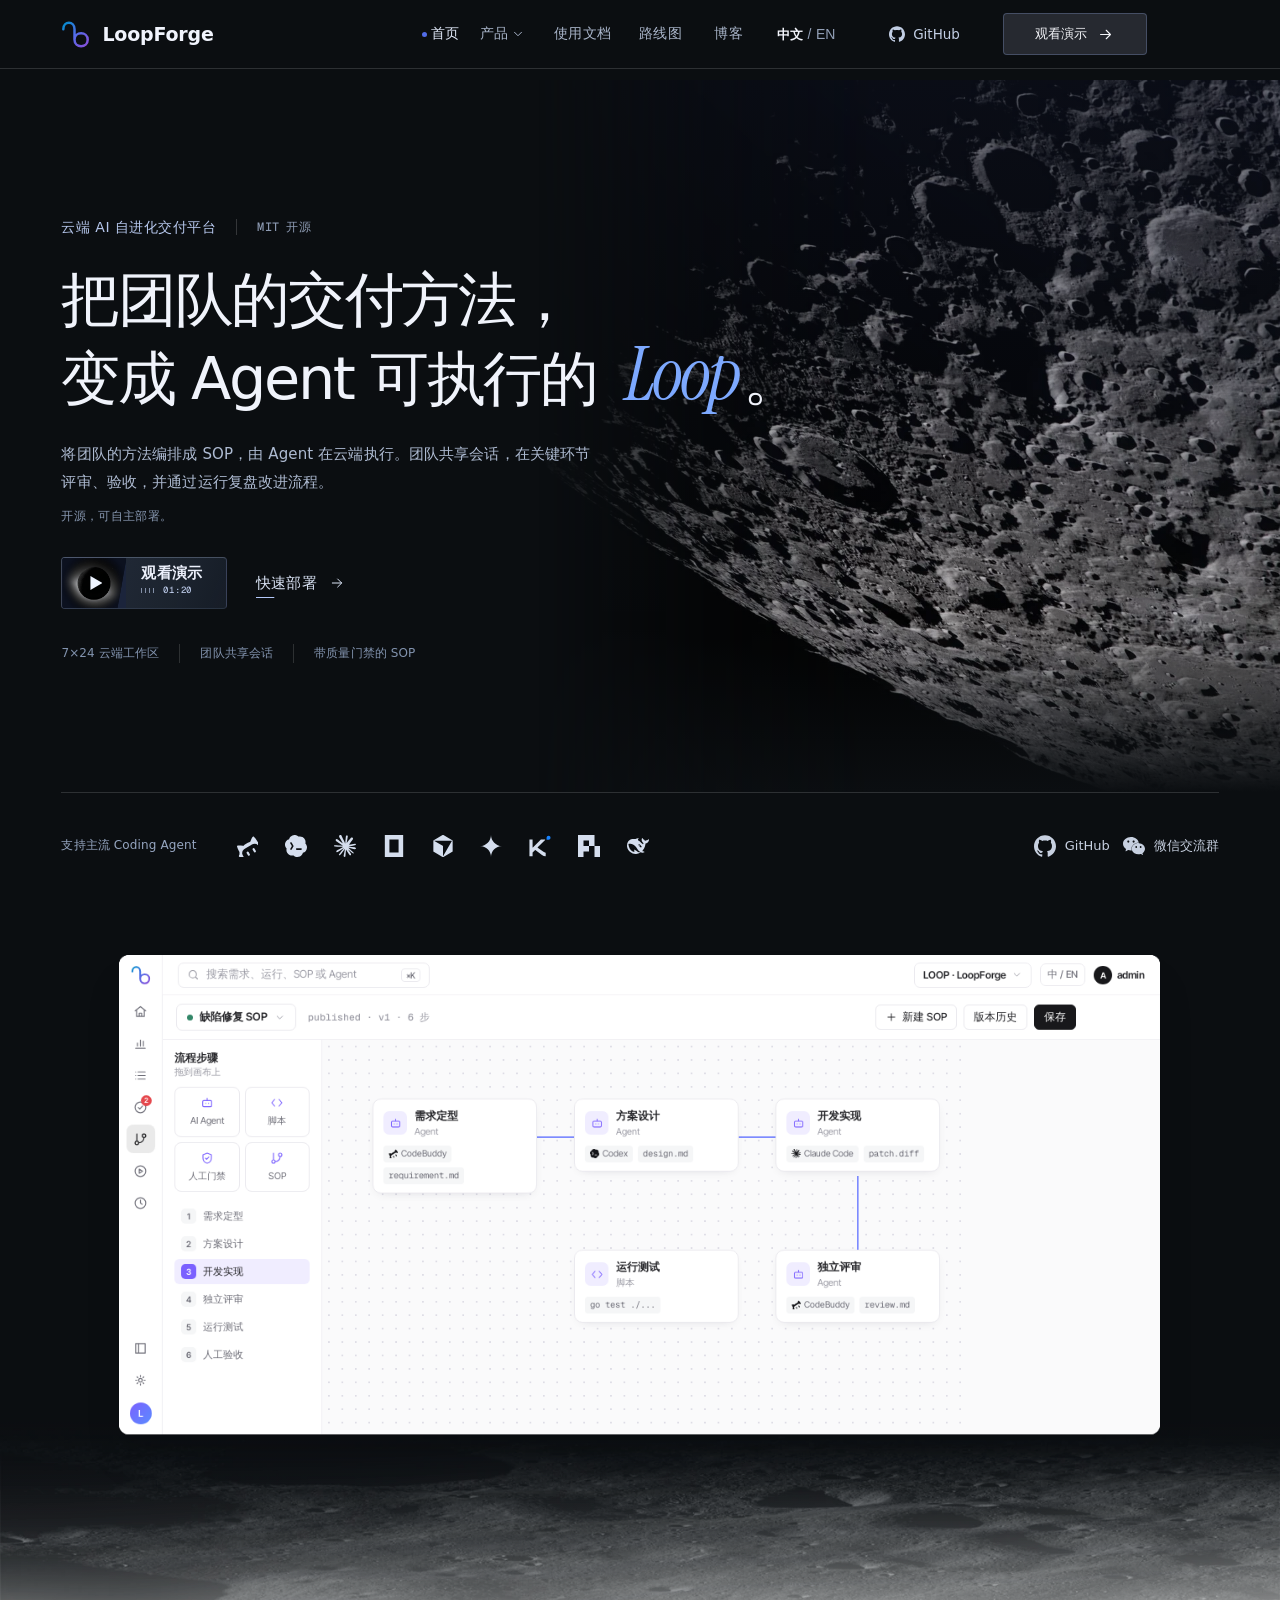
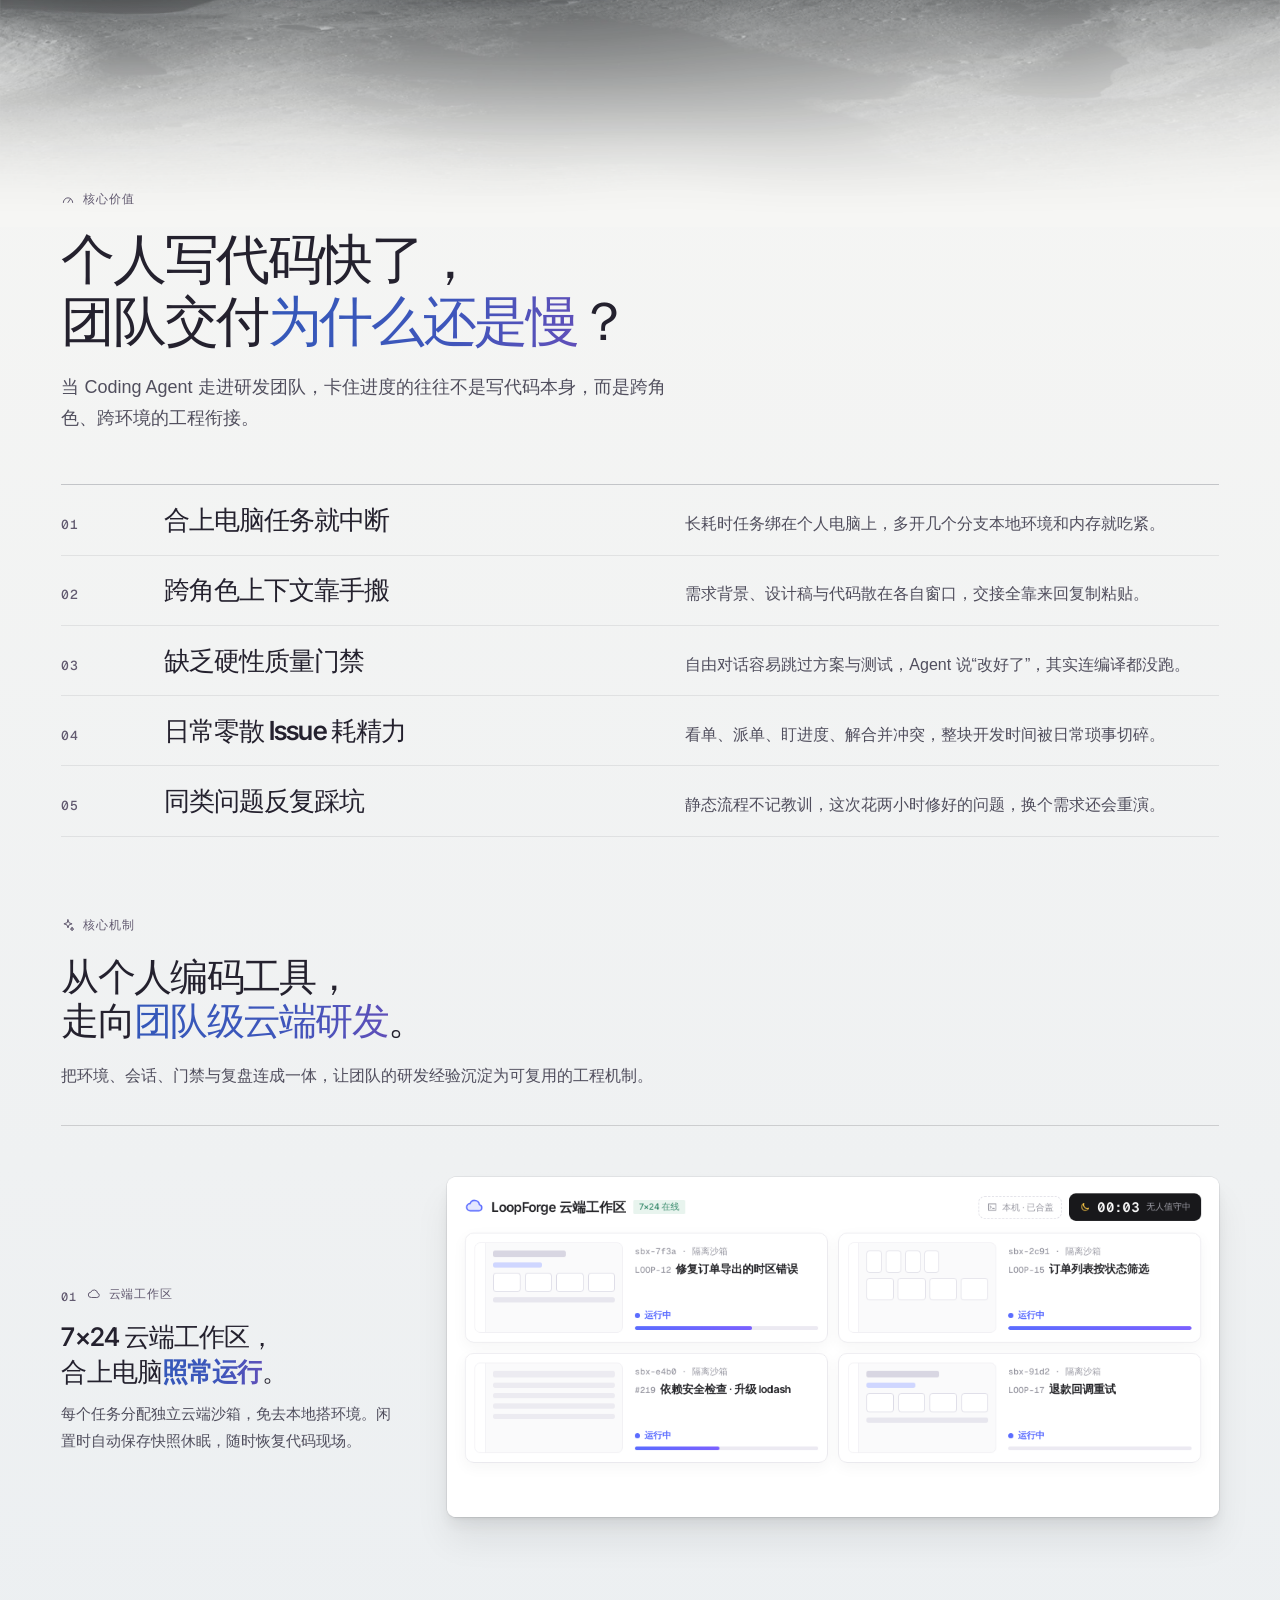
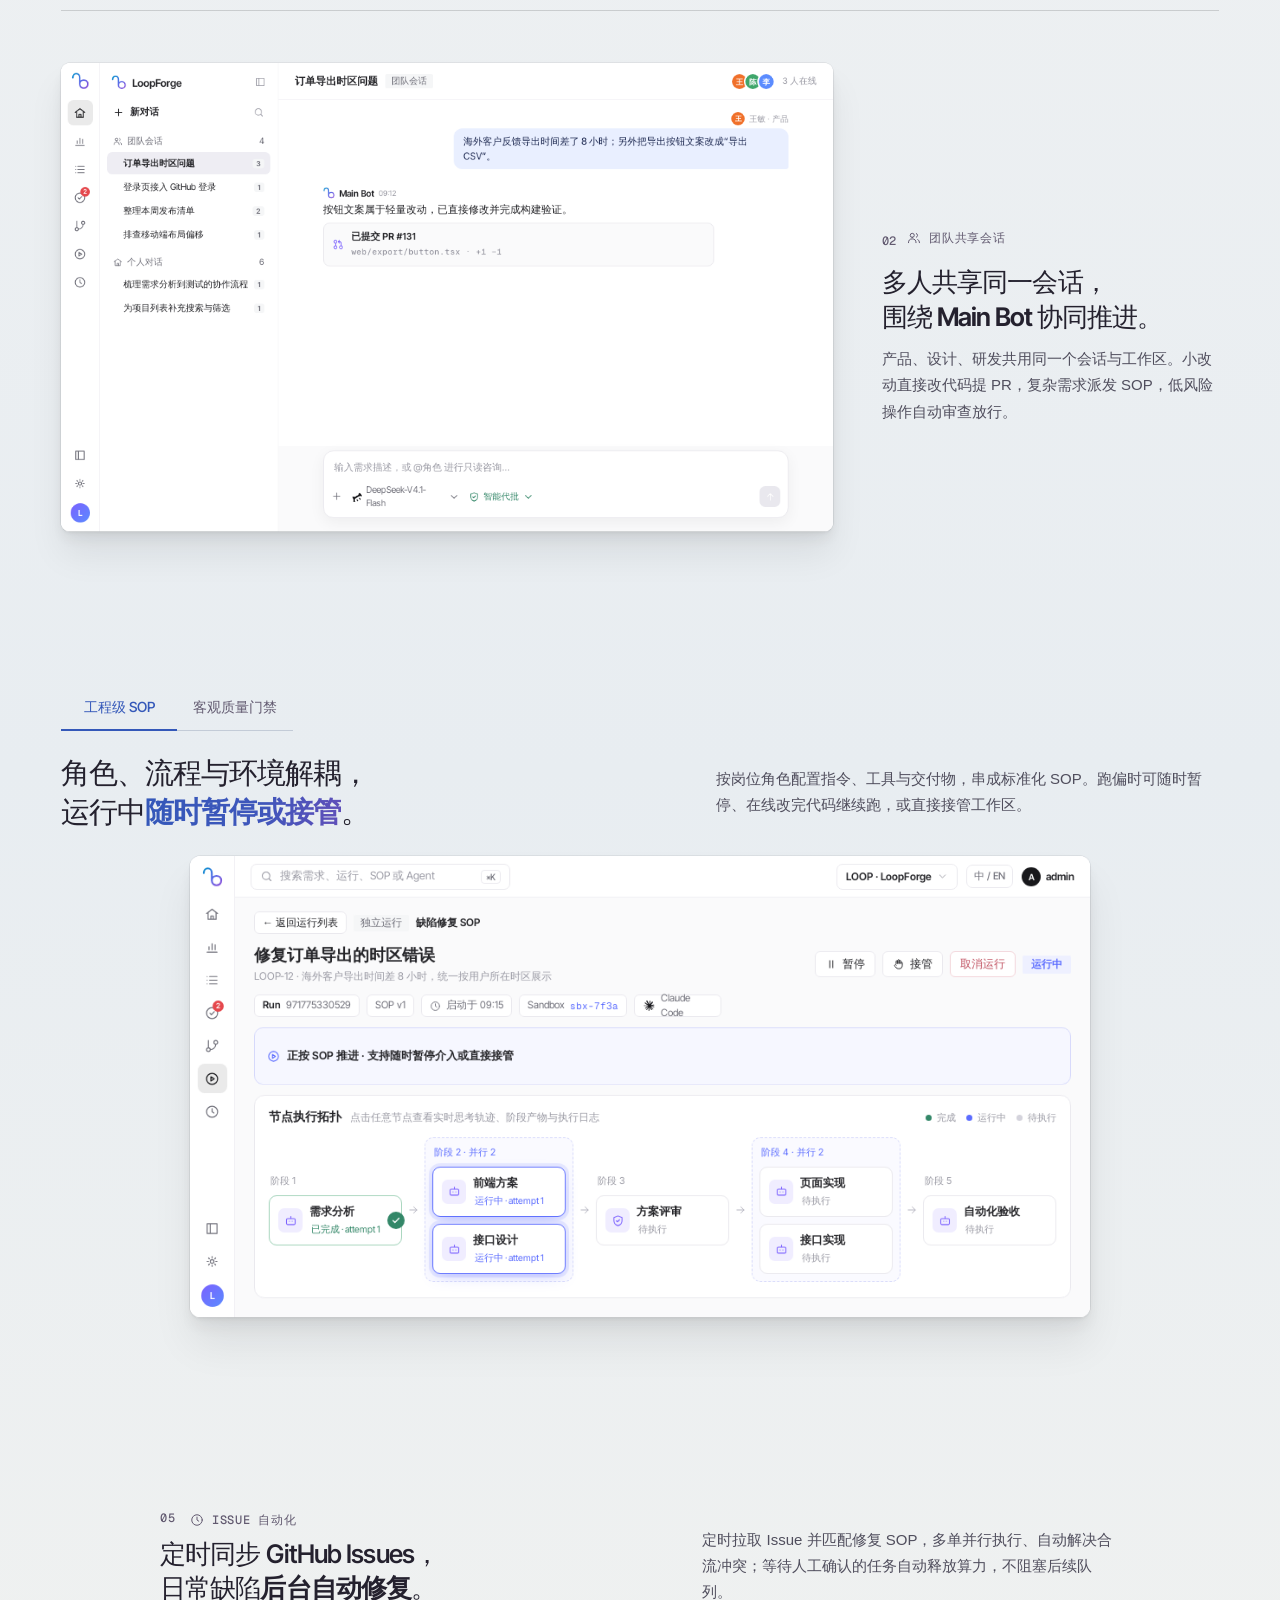
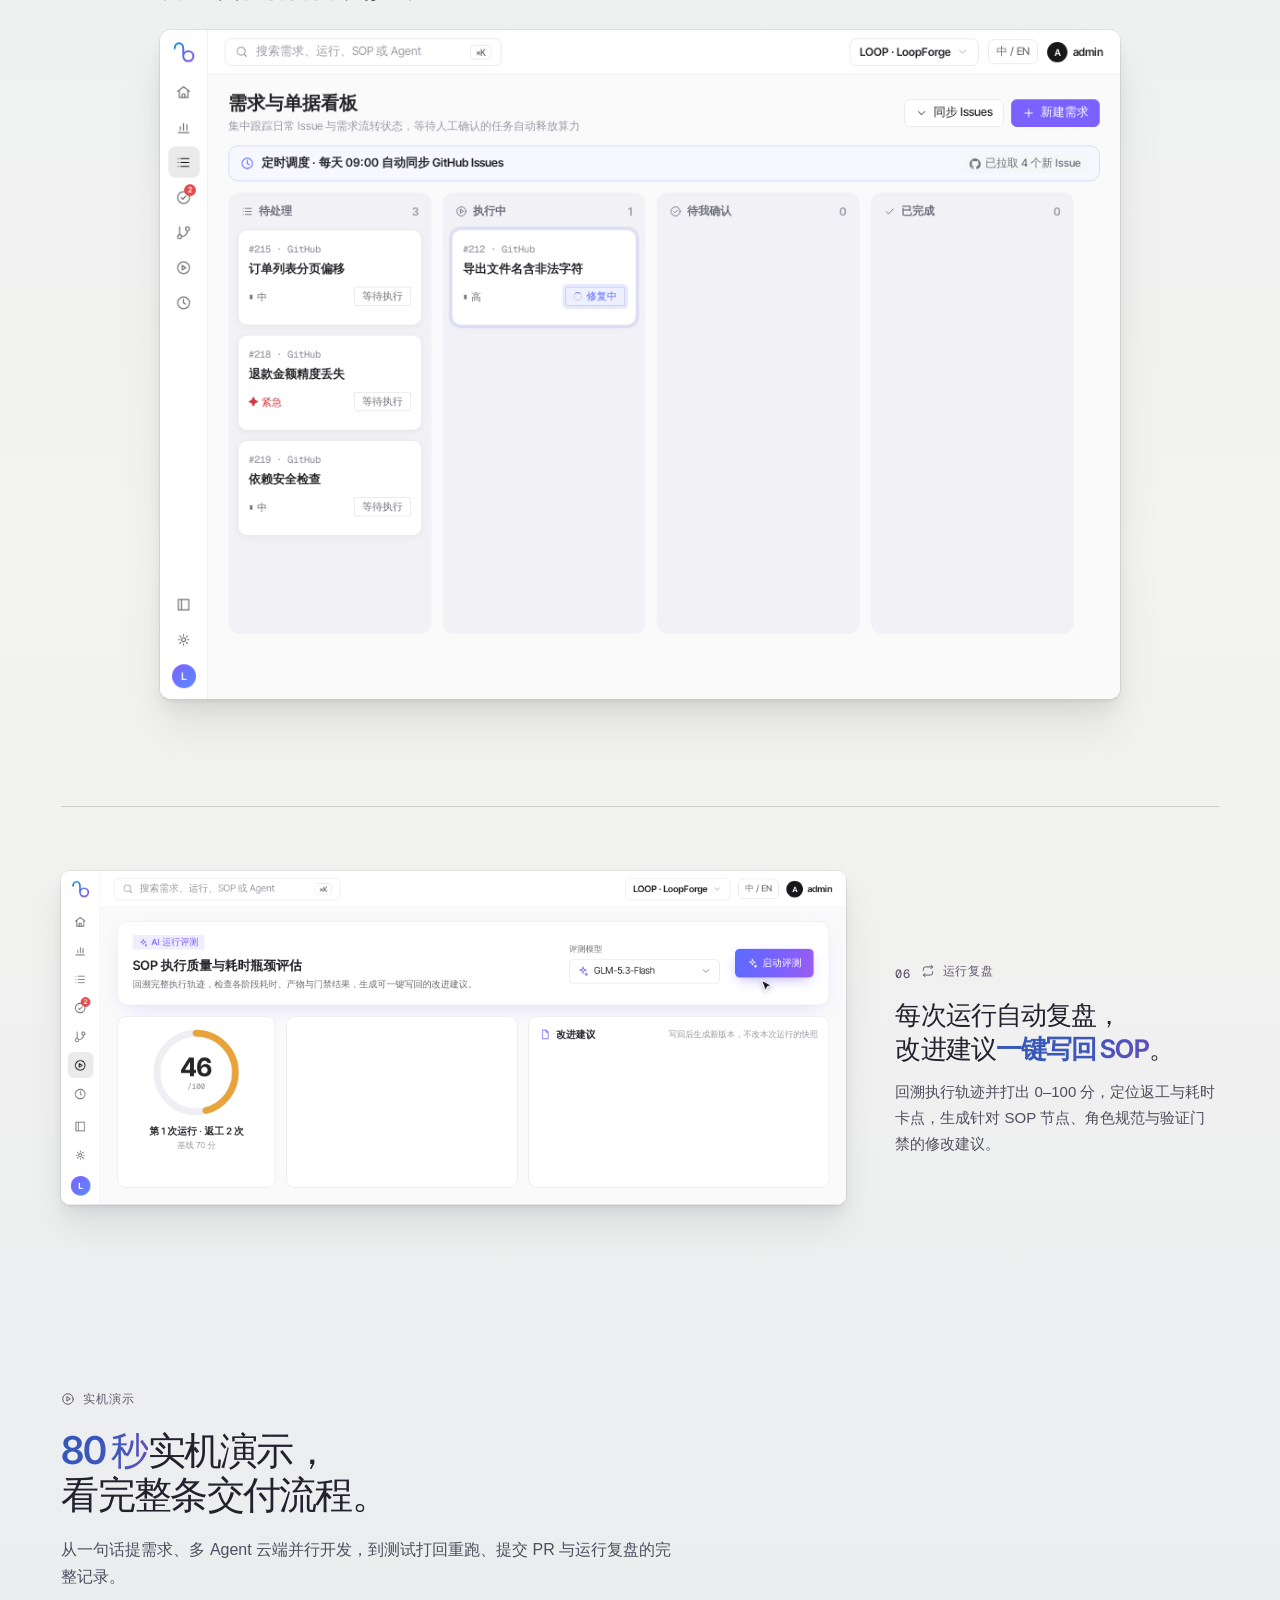
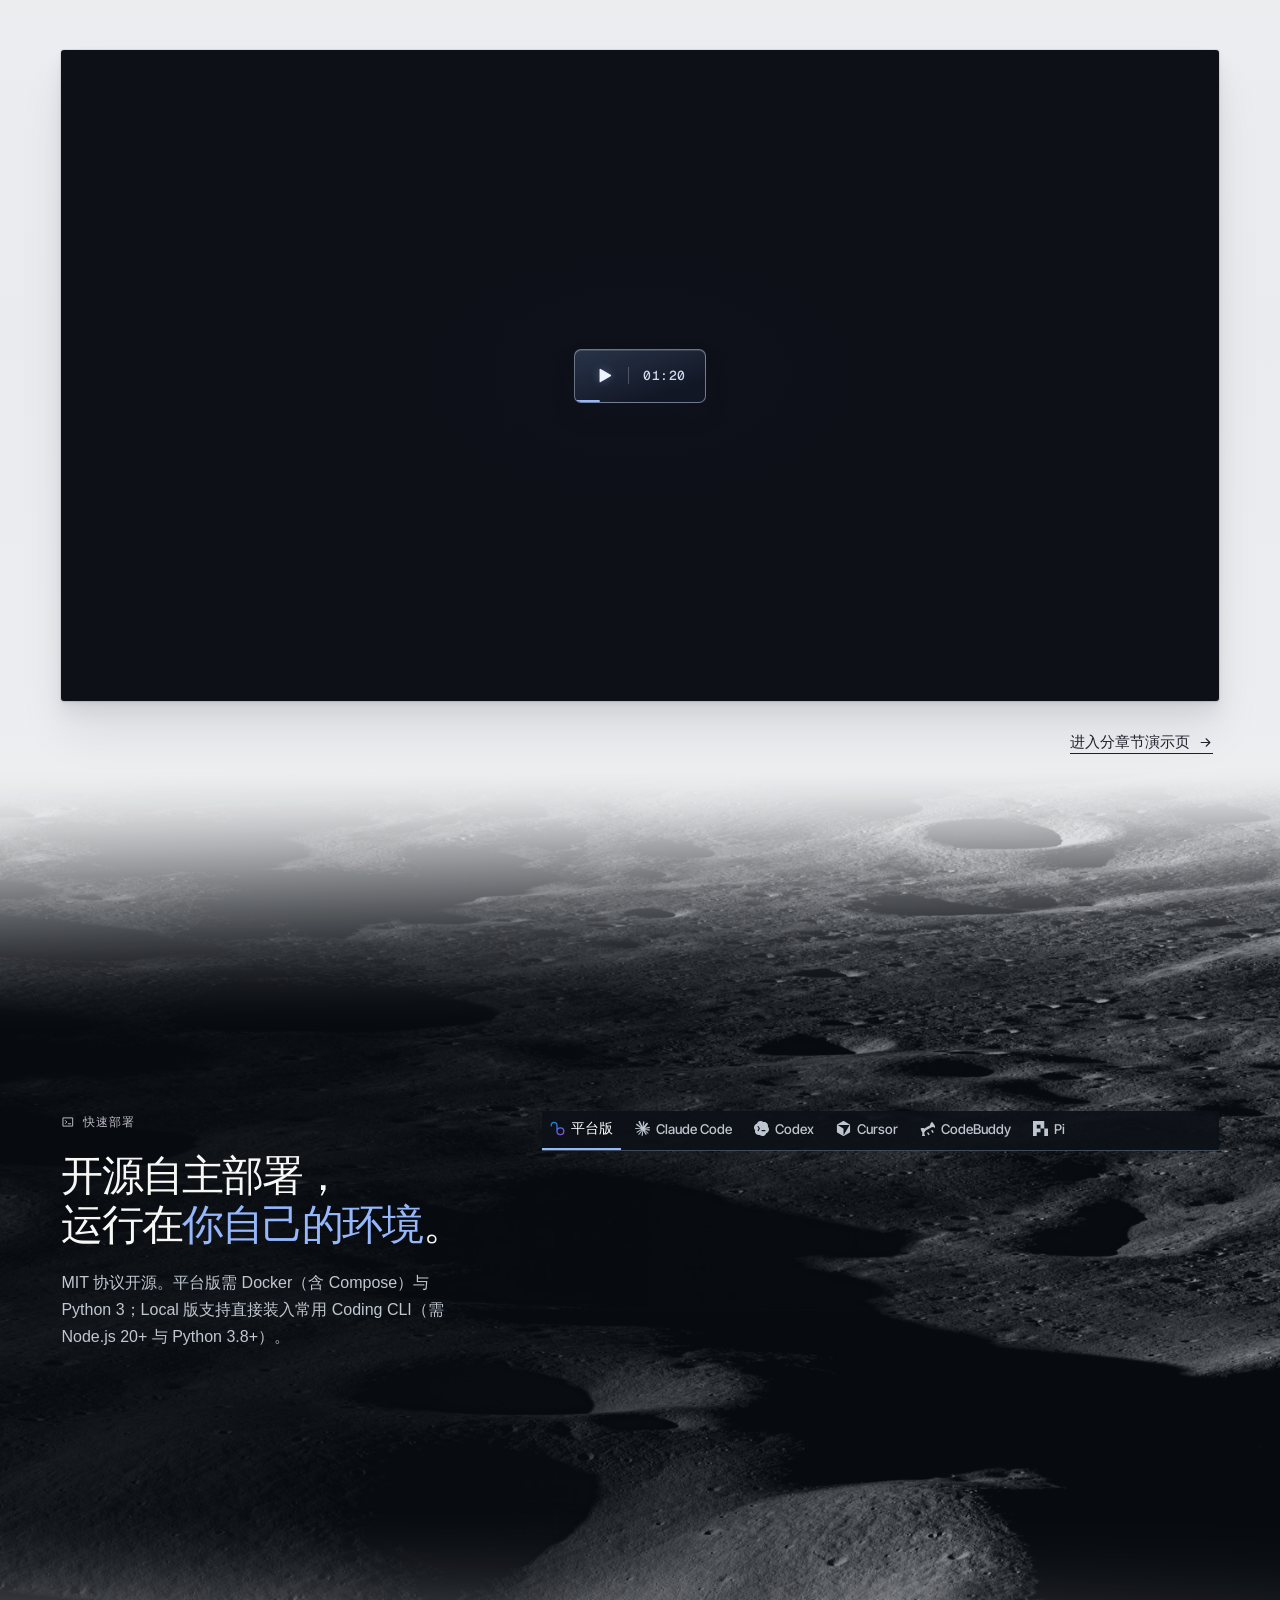
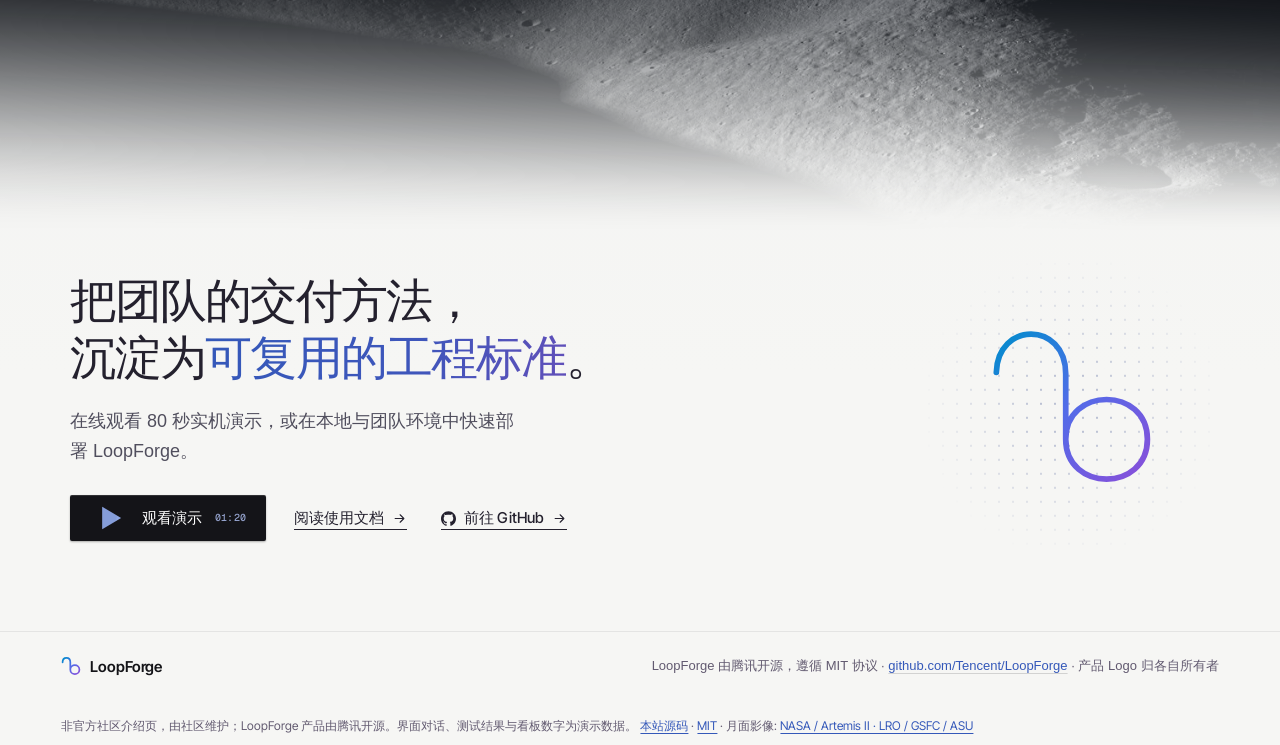
==== commit 83d82919: "Serve promo videos from the Hong Kong CDN. GitHub Pages is unreachable in mainland China, so the hom" ====
--- a/index.html
+++ b/index.html
@@ -14,5 +14,5 @@
 </head><body>
 <a class="skip-link" href="#main">跳到内容 / Skip to content</a>
 <div id="app"></div>
-<script src="site/content.js?v=40"></script><script src="site/nav.js?v=8"></script><script src="site/phase-film.js?v=2"></script><script src="site/lunar-surface.js?v=3"></script><script src="site/flow.js?v=66"></script>
+<script src="site/content.js?v=40"></script><script src="site/nav.js?v=8"></script><script src="site/phase-film.js?v=2"></script><script src="site/lunar-surface.js?v=3"></script><script src="site/flow.js?v=67"></script>
 </body></html>
